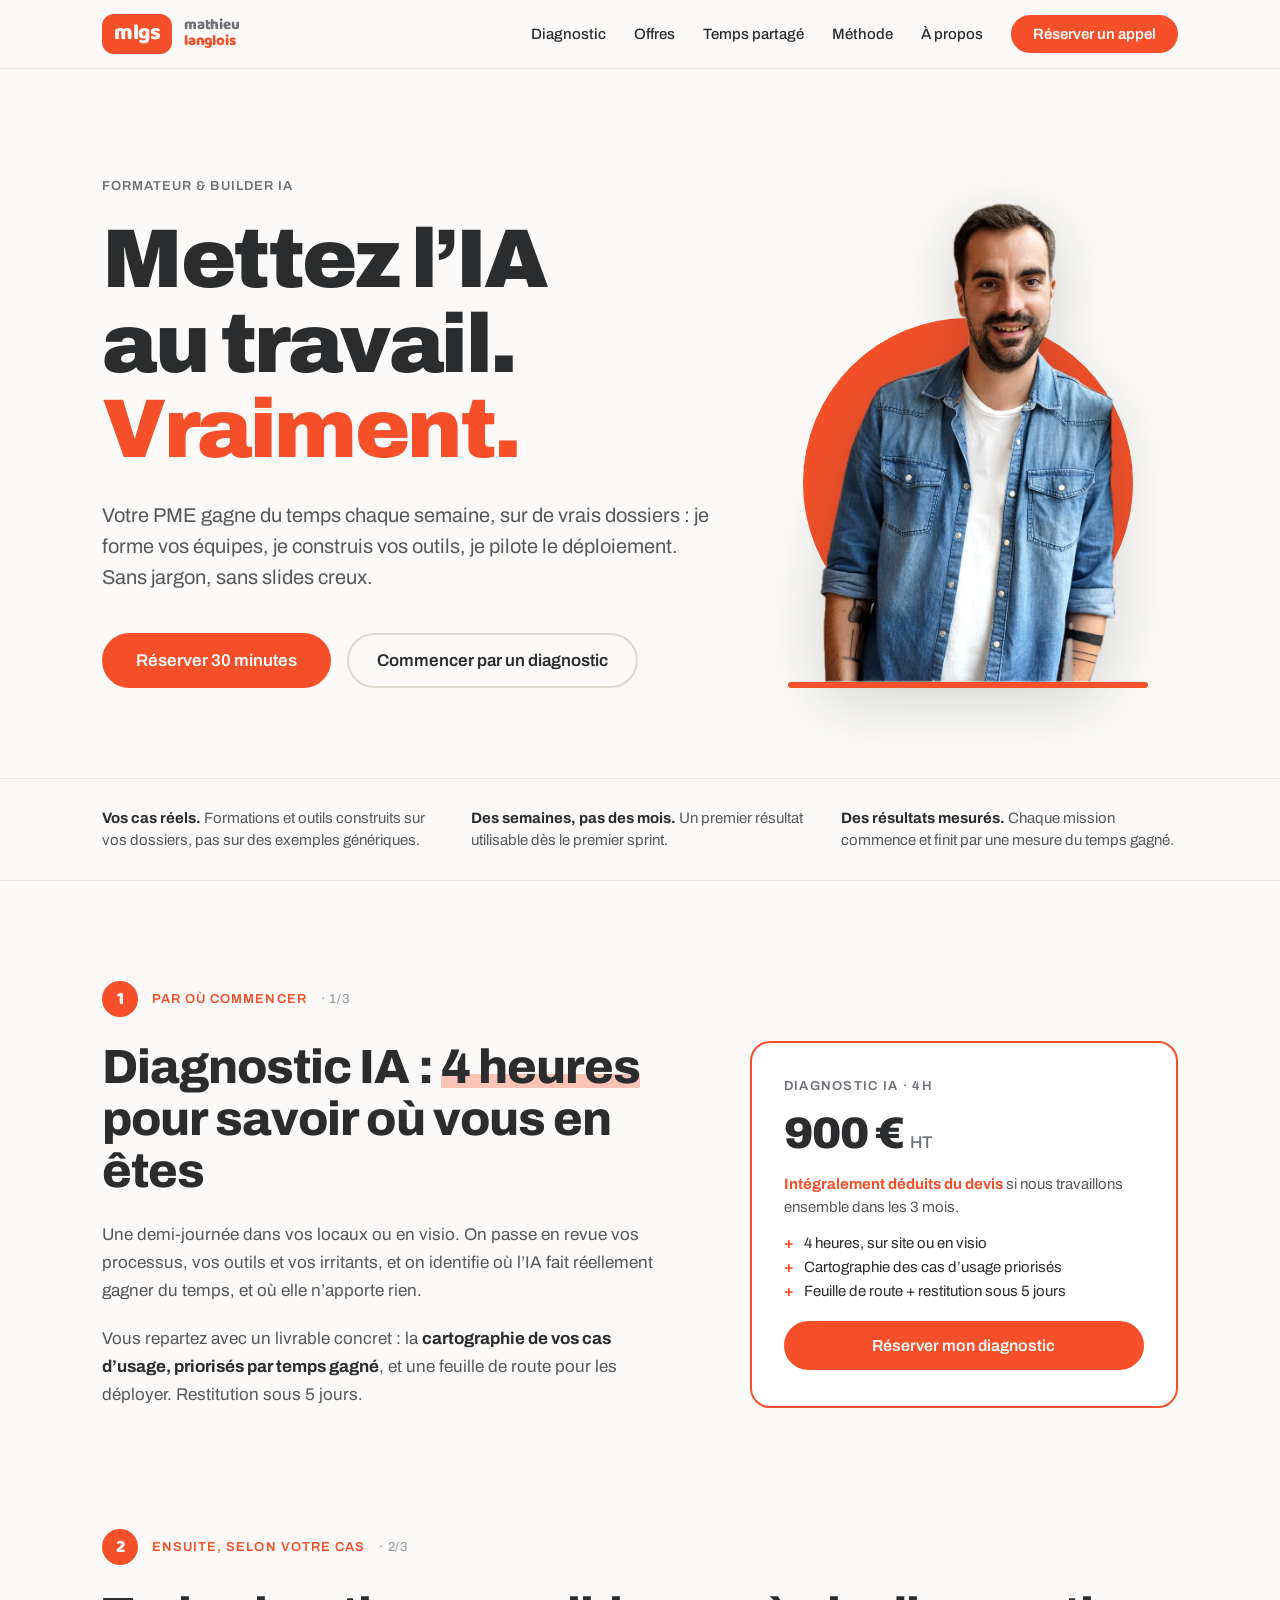
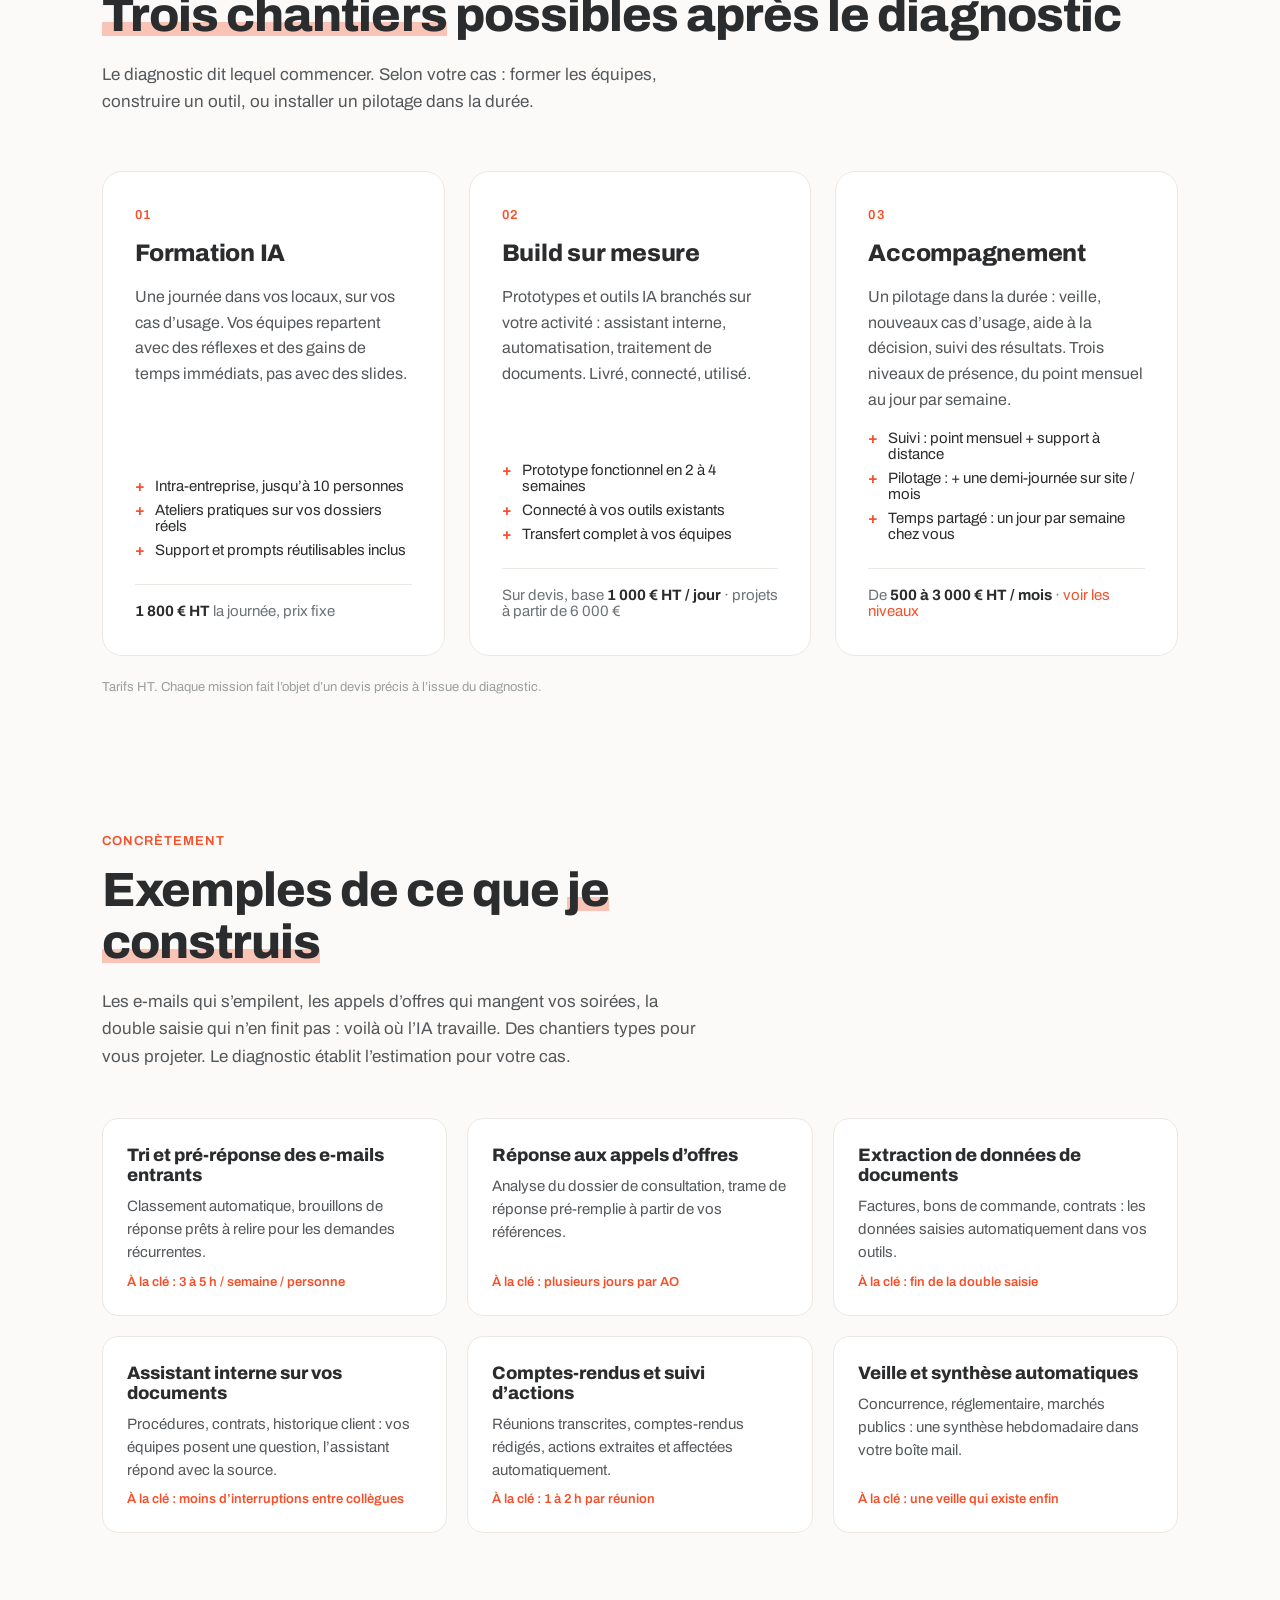
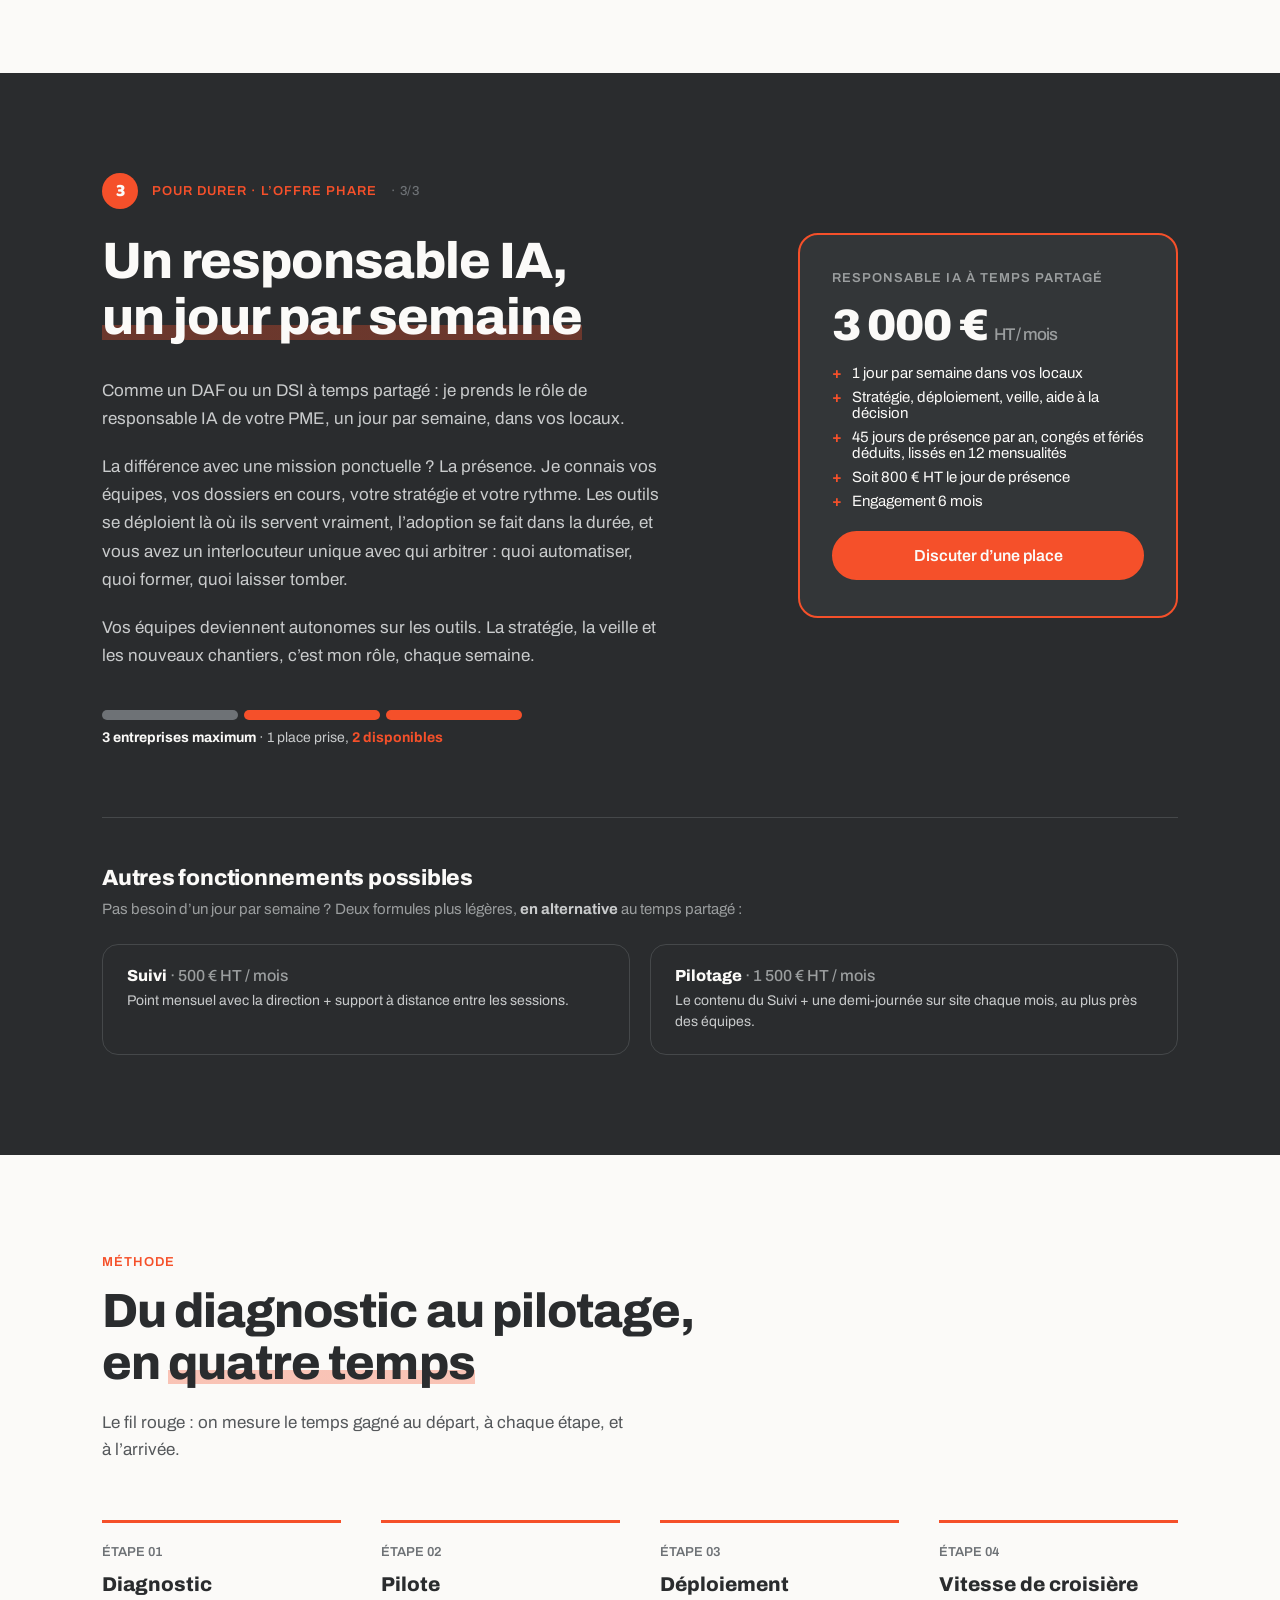
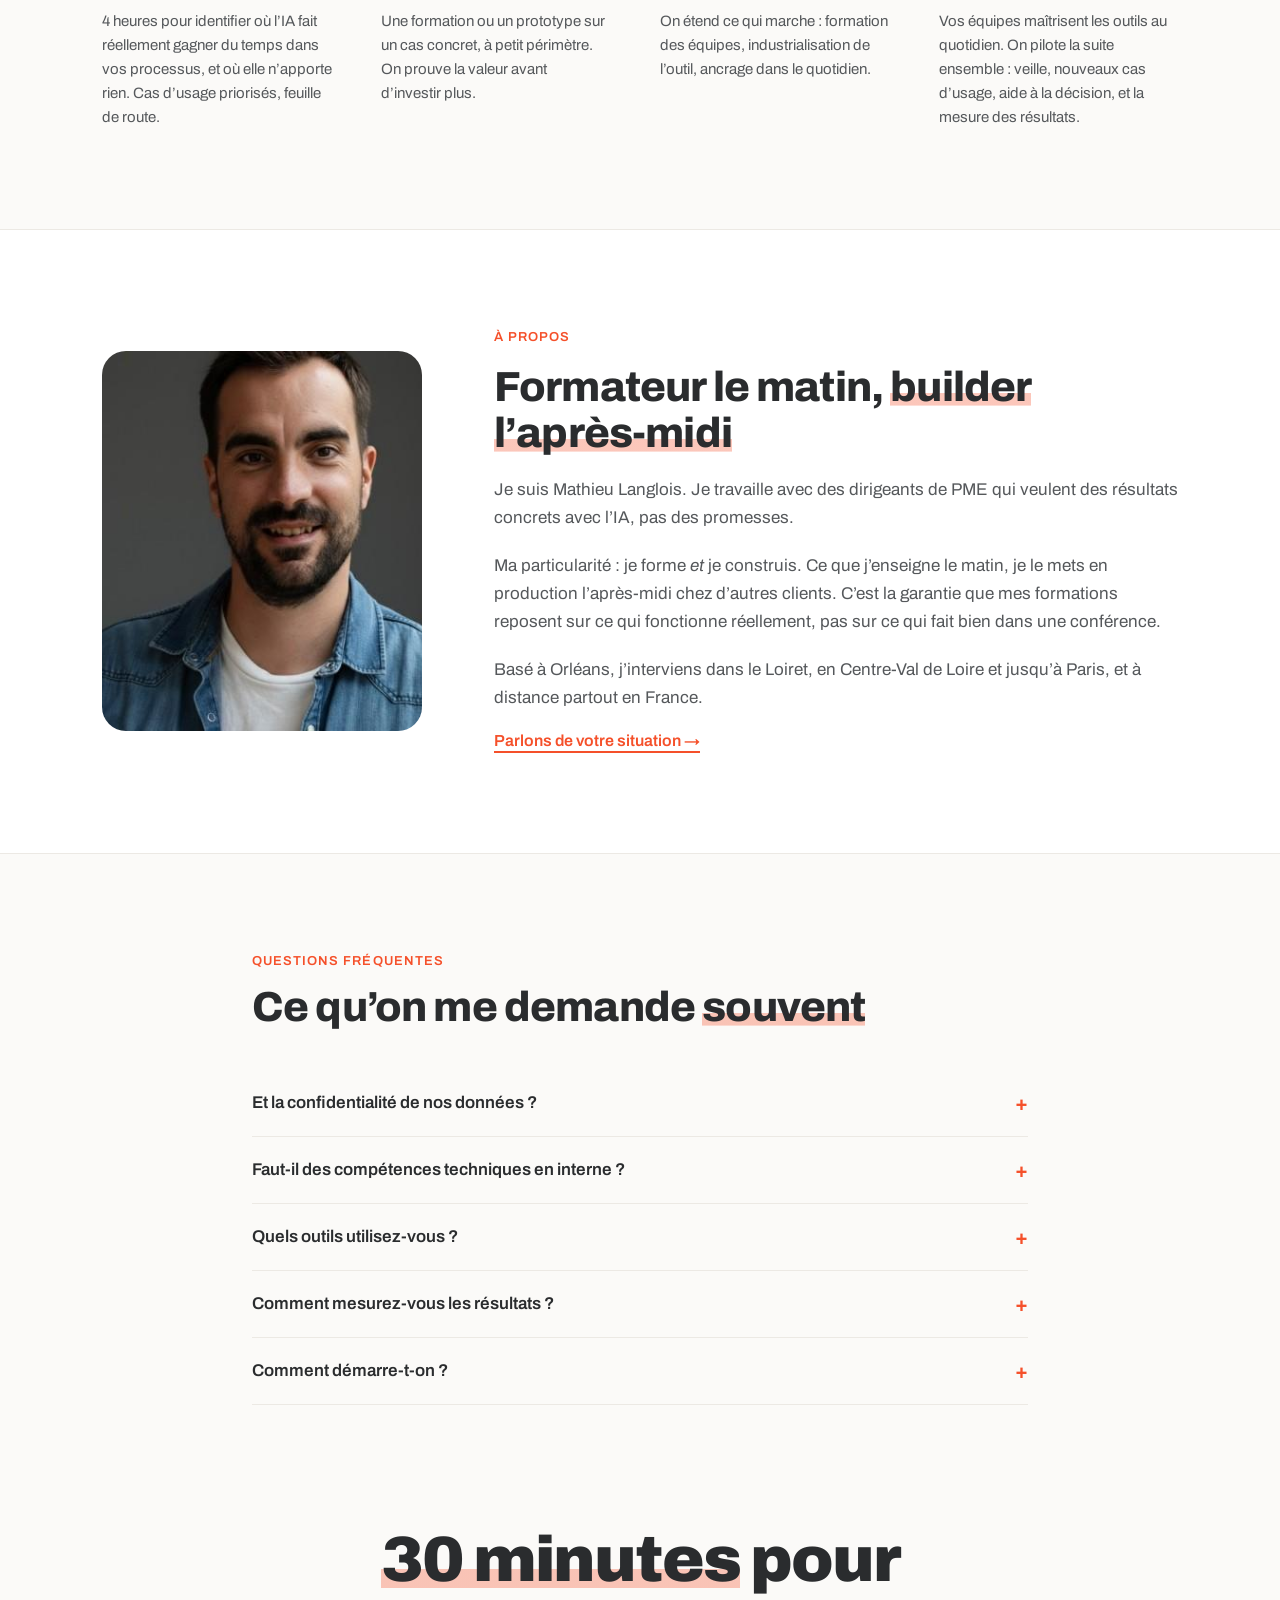
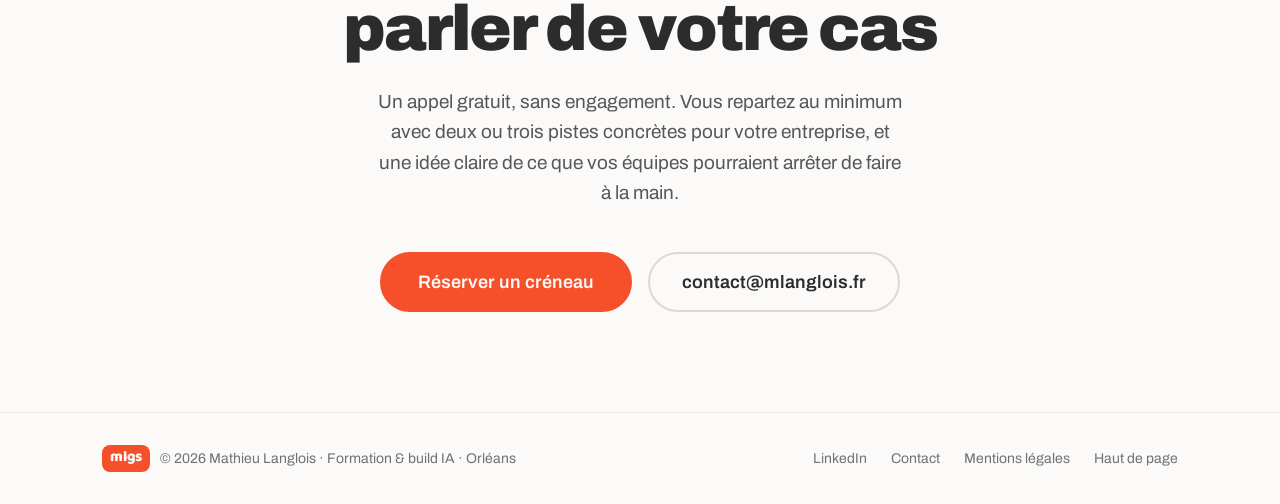
==== index.html @ 32cf4834 "Supprime les tirets cadratins réintroduits par erreur Co-Authored-By: Claude Fable 5 <noreply@anthro" ====
<!DOCTYPE html>
<html lang="fr">
<head>
<meta charset="utf-8">
<meta name="viewport" content="width=device-width, initial-scale=1">
<title>Mathieu Langlois — Formation & build IA pour PME · Orléans</title>
<meta name="description" content="Formateur & builder IA pour PME, basé à Orléans. Diagnostic en 4h, formations sur vos cas réels, outils sur mesure, et responsable IA à temps partagé un jour par semaine.">
<meta property="og:title" content="Mathieu Langlois — Formation & build IA pour PME">
<meta property="og:description" content="Diagnostic IA en 4h, formations sur vos cas réels, outils sur mesure, responsable IA à temps partagé. Chaque mission commence et finit par une mesure du temps gagné.">
<meta property="og:type" content="website">
<meta property="og:locale" content="fr_FR">
<meta property="og:url" content="https://mlgs.fr/">
<meta property="og:image" content="https://mlgs.fr/assets/og-image.png">
<meta property="og:image:width" content="1200">
<meta property="og:image:height" content="630">
<meta name="twitter:card" content="summary_large_image">
<link rel="canonical" href="https://mlgs.fr/">
<link rel="icon" href="data:image/svg+xml,%3Csvg xmlns='http://www.w3.org/2000/svg' viewBox='0 0 64 64'%3E%3Crect width='64' height='64' rx='14' fill='%23F5502A'/%3E%3Ctext x='32' y='45' font-family='Arial,sans-serif' font-size='36' font-weight='800' fill='%23FBFAF8' text-anchor='middle'%3Em%3C/text%3E%3C/svg%3E">
<link rel="preconnect" href="https://fonts.googleapis.com">
<link rel="preconnect" href="https://fonts.gstatic.com" crossorigin>
<link href="https://fonts.googleapis.com/css2?family=Archivo:wght@400;500;600;800;900&family=Baloo+2:wght@700;800&display=swap" rel="stylesheet">
<link rel="stylesheet" href="styles.css">
<script type="application/ld+json">
{
  "@context": "https://schema.org",
  "@type": "ProfessionalService",
  "name": "Mathieu Langlois — Formation & build IA",
  "description": "Formateur et builder IA pour PME : diagnostic, formation, outils sur mesure, responsable IA à temps partagé.",
  "email": "contact@mlanglois.fr",
  "url": "https://mlgs.fr/",
  "address": {
    "@type": "PostalAddress",
    "addressLocality": "Orléans",
    "addressRegion": "Centre-Val de Loire",
    "addressCountry": "FR"
  },
  "areaServed": ["Orléans", "Loiret", "Centre-Val de Loire", "Paris", "France"]
}
</script>
</head>
<body>

<!-- NAV -->
<nav class="site-nav">
  <div class="nav-inner">
    <a class="logo" href="#haut">
      <span class="logo-badge">mlgs</span>
      <span class="logo-name">
        <span class="l1">mathieu</span>
        <span class="l2">langlois</span>
      </span>
    </a>
    <div class="nav-links">
      <a class="nav-link" href="#diagnostic">Diagnostic</a>
      <a class="nav-link" href="#offres">Offres</a>
      <a class="nav-link" href="#temps-partage">Temps partagé</a>
      <a class="nav-link" href="#methode">Méthode</a>
      <a class="nav-link" href="#apropos">À propos</a>
      <a class="btn-primary btn-nav" href="#contact">Réserver un appel</a>
    </div>
  </div>
</nav>

<!-- HERO -->
<header id="haut">
  <div class="hero-grid">
    <div class="hero-text">
      <p class="hero-kicker">Formateur &amp; builder IA</p>
      <h1>Mettez l&rsquo;IA au travail. <span class="accent">Vraiment.</span></h1>
      <p class="hero-sub">Votre PME gagne du temps chaque semaine, sur de vrais dossiers&nbsp;: je forme vos équipes, je construis vos outils, je pilote le déploiement. Sans jargon, sans slides creux.</p>
      <div class="hero-ctas">
        <a class="btn-primary btn-lg" href="#contact">Réserver 30 minutes</a>
        <a class="btn-secondary btn-lg" href="#diagnostic">Commencer par un diagnostic</a>
      </div>
    </div>
    <div class="hero-photo">
      <img src="assets/portrait-cutout.webp" alt="Mathieu Langlois, formateur et builder IA" width="679" height="1100">
    </div>
  </div>
</header>

<!-- STRIP -->
<div class="strip">
  <div class="strip-grid">
    <p><strong>Vos cas réels.</strong> Formations et outils construits sur vos dossiers, pas sur des exemples génériques.</p>
    <p><strong>Des semaines, pas des mois.</strong> Un premier résultat utilisable dès le premier sprint.</p>
    <p><strong>Des résultats mesurés.</strong> Chaque mission commence et finit par une mesure du temps gagné.</p>
  </div>
</div>

<!-- DIAGNOSTIC -->
<section id="diagnostic">
  <div class="step">
    <span class="step-num">1</span>
    <span class="step-label">Par où commencer</span>
    <span class="step-count">· 1/3</span>
  </div>
  <div class="diagnostic-grid">
    <div>
      <h2 class="h2">Diagnostic IA&nbsp;: <span class="mark">4 heures</span> pour savoir où vous en êtes</h2>
      <p class="txt">Une demi-journée dans vos locaux ou en visio. On passe en revue vos processus, vos outils et vos irritants, et on identifie où l&rsquo;IA fait réellement gagner du temps, et où elle n&rsquo;apporte rien.</p>
      <p class="txt">Vous repartez avec un livrable concret&nbsp;: la <strong>cartographie de vos cas d&rsquo;usage, priorisés par temps gagné</strong>, et une feuille de route pour les déployer. Restitution sous 5 jours.</p>
    </div>
    <div class="offer-box">
      <p class="box-kicker">Diagnostic IA · 4h</p>
      <p class="price">900&nbsp;€ <span>HT</span></p>
      <p class="deal"><strong>Intégralement déduits du devis</strong> si nous travaillons ensemble dans les 3 mois.</p>
      <ul class="plist">
        <li>4 heures, sur site ou en visio</li>
        <li>Cartographie des cas d&rsquo;usage priorisés</li>
        <li>Feuille de route + restitution sous 5 jours</li>
      </ul>
      <a class="btn-primary btn-md card-cta" href="#contact">Réserver mon diagnostic</a>
    </div>
  </div>
</section>

<!-- OFFRES -->
<section id="offres">
  <div class="step">
    <span class="step-num">2</span>
    <span class="step-label">Ensuite, selon votre cas</span>
    <span class="step-count">· 2/3</span>
  </div>
  <h2 class="h2"><span class="mark">Trois chantiers</span> possibles après le diagnostic</h2>
  <p class="section-intro">Le diagnostic dit lequel commencer. Selon votre cas&nbsp;: former les équipes, construire un outil, ou installer un pilotage dans la durée.</p>
  <div class="offres-grid">

    <article class="offre-card">
      <span class="card-num">01</span>
      <h3>Formation IA</h3>
      <p class="desc">Une journée dans vos locaux, sur vos cas d&rsquo;usage. Vos équipes repartent avec des réflexes et des gains de temps immédiats, pas avec des slides.</p>
      <ul class="plist">
        <li>Intra-entreprise, jusqu&rsquo;à 10 personnes</li>
        <li>Ateliers pratiques sur vos dossiers réels</li>
        <li>Support et prompts réutilisables inclus</li>
      </ul>
      <p class="tarif"><strong>1 800 € HT</strong> la journée, prix fixe</p>
    </article>

    <article class="offre-card">
      <span class="card-num">02</span>
      <h3>Build sur mesure</h3>
      <p class="desc">Prototypes et outils IA branchés sur votre activité&nbsp;: assistant interne, automatisation, traitement de documents. Livré, connecté, utilisé.</p>
      <ul class="plist">
        <li>Prototype fonctionnel en 2 à 4 semaines</li>
        <li>Connecté à vos outils existants</li>
        <li>Transfert complet à vos équipes</li>
      </ul>
      <p class="tarif">Sur devis, base <strong>1 000 € HT / jour</strong> · projets à partir de 6 000 €</p>
    </article>

    <article class="offre-card">
      <span class="card-num">03</span>
      <h3>Accompagnement</h3>
      <p class="desc">Un pilotage dans la durée&nbsp;: veille, nouveaux cas d&rsquo;usage, aide à la décision, suivi des résultats. Trois niveaux de présence, du point mensuel au jour par semaine.</p>
      <ul class="plist">
        <li>Suivi&nbsp;: point mensuel + support à distance</li>
        <li>Pilotage&nbsp;: + une demi-journée sur site / mois</li>
        <li>Temps partagé&nbsp;: un jour par semaine chez vous</li>
      </ul>
      <p class="tarif">De <strong>500 à 3 000 € HT / mois</strong> · <a href="#temps-partage">voir les niveaux</a></p>
    </article>

  </div>
  <p class="footnote">Tarifs HT. Chaque mission fait l&rsquo;objet d&rsquo;un devis précis à l&rsquo;issue du diagnostic.</p>
</section>

<!-- EXEMPLES -->
<section id="exemples">
  <p class="eyebrow">Concrètement</p>
  <h2 class="h2">Exemples de ce que <span class="mark">je construis</span></h2>
  <p class="section-intro">Les e-mails qui s&rsquo;empilent, les appels d&rsquo;offres qui mangent vos soirées, la double saisie qui n&rsquo;en finit pas&nbsp;: voilà où l&rsquo;IA travaille. Des chantiers types pour vous projeter. Le diagnostic établit l&rsquo;estimation pour votre cas.</p>
  <div class="exemples-grid">

    <div class="exemple-card">
      <h3>Tri et pré-réponse des e-mails entrants</h3>
      <p>Classement automatique, brouillons de réponse prêts à relire pour les demandes récurrentes.</p>
      <p class="gain">À la clé&nbsp;: 3 à 5 h / semaine / personne</p>
    </div>

    <div class="exemple-card">
      <h3>Réponse aux appels d&rsquo;offres</h3>
      <p>Analyse du dossier de consultation, trame de réponse pré-remplie à partir de vos références.</p>
      <p class="gain">À la clé&nbsp;: plusieurs jours par AO</p>
    </div>

    <div class="exemple-card">
      <h3>Extraction de données de documents</h3>
      <p>Factures, bons de commande, contrats&nbsp;: les données saisies automatiquement dans vos outils.</p>
      <p class="gain">À la clé&nbsp;: fin de la double saisie</p>
    </div>

    <div class="exemple-card">
      <h3>Assistant interne sur vos documents</h3>
      <p>Procédures, contrats, historique client&nbsp;: vos équipes posent une question, l&rsquo;assistant répond avec la source.</p>
      <p class="gain">À la clé&nbsp;: moins d&rsquo;interruptions entre collègues</p>
    </div>

    <div class="exemple-card">
      <h3>Comptes-rendus et suivi d&rsquo;actions</h3>
      <p>Réunions transcrites, comptes-rendus rédigés, actions extraites et affectées automatiquement.</p>
      <p class="gain">À la clé&nbsp;: 1 à 2 h par réunion</p>
    </div>

    <div class="exemple-card">
      <h3>Veille et synthèse automatiques</h3>
      <p>Concurrence, réglementaire, marchés publics&nbsp;: une synthèse hebdomadaire dans votre boîte mail.</p>
      <p class="gain">À la clé&nbsp;: une veille qui existe enfin</p>
    </div>

  </div>
</section>

<!-- TEMPS PARTAGE -->
<section id="temps-partage">
  <div class="wrap">
    <div class="step">
      <span class="step-num">3</span>
      <span class="step-label">Pour durer · l&rsquo;offre phare</span>
      <span class="step-count dim">· 3/3</span>
    </div>

    <div class="tp-header">
      <div class="tp-copy">
        <h2 class="h2">Un responsable IA, <span class="mark">un jour par semaine</span></h2>
        <p>Comme un DAF ou un DSI à temps partagé&nbsp;: je prends le rôle de responsable IA de votre PME, un jour par semaine, dans vos locaux.</p>
        <p>La différence avec une mission ponctuelle&nbsp;? La présence. Je connais vos équipes, vos dossiers en cours, votre stratégie et votre rythme. Les outils se déploient là où ils servent vraiment, l&rsquo;adoption se fait dans la durée, et vous avez un interlocuteur unique avec qui arbitrer&nbsp;: quoi automatiser, quoi former, quoi laisser tomber.</p>
        <p>Vos équipes deviennent autonomes sur les outils. La stratégie, la veille et les nouveaux chantiers, c&rsquo;est mon rôle, chaque semaine.</p>
      </div>
      <div class="tp-price">
        <p class="box-kicker">Responsable IA à temps partagé</p>
        <p class="price">3 000&nbsp;€ <span>HT / mois</span></p>
        <ul class="plist">
          <li>1 jour par semaine dans vos locaux</li>
          <li>Stratégie, déploiement, veille, aide à la décision</li>
          <li>45 jours de présence par an, congés et fériés déduits, lissés en 12 mensualités</li>
          <li>Soit 800&nbsp;€ HT le jour de présence</li>
          <li>Engagement 6 mois</li>
        </ul>
        <a class="btn-primary btn-md card-cta" href="#contact">Discuter d&rsquo;une place</a>
      </div>
    </div>

    <div class="gauge">
      <div class="gauge-bars" role="img" aria-label="1 place prise sur 3, 2 disponibles">
        <span class="taken"></span>
        <span></span>
        <span></span>
      </div>
      <p><strong class="fg">3 entreprises maximum</strong> · 1 place prise, <strong class="acc">2 disponibles</strong></p>
    </div>

    <div class="tp-alt">
      <h3>Autres fonctionnements possibles</h3>
      <p class="intro">Pas besoin d&rsquo;un jour par semaine&nbsp;? Deux formules plus légères, <strong>en alternative</strong> au temps partagé&nbsp;:</p>
      <div class="paliers-grid">
        <div class="palier">
          <p class="t">Suivi <span>· 500&nbsp;€ HT / mois</span></p>
          <p class="d">Point mensuel avec la direction + support à distance entre les sessions.</p>
        </div>
        <div class="palier">
          <p class="t">Pilotage <span>· 1 500&nbsp;€ HT / mois</span></p>
          <p class="d">Le contenu du Suivi + une demi-journée sur site chaque mois, au plus près des équipes.</p>
        </div>
      </div>
    </div>
  </div>
</section>

<!-- METHODE -->
<section id="methode">
  <p class="eyebrow">Méthode</p>
  <h2 class="h2">Du diagnostic au pilotage, en <span class="mark">quatre temps</span></h2>
  <p class="section-intro">Le fil rouge&nbsp;: on mesure le temps gagné au départ, à chaque étape, et à l&rsquo;arrivée.</p>
  <div class="etapes-grid">

    <div class="etape">
      <span class="etape-num">ÉTAPE 01</span>
      <h3>Diagnostic</h3>
      <p>4 heures pour identifier où l&rsquo;IA fait réellement gagner du temps dans vos processus, et où elle n&rsquo;apporte rien. Cas d&rsquo;usage priorisés, feuille de route.</p>
    </div>

    <div class="etape">
      <span class="etape-num">ÉTAPE 02</span>
      <h3>Pilote</h3>
      <p>Une formation ou un prototype sur un cas concret, à petit périmètre. On prouve la valeur avant d&rsquo;investir plus.</p>
    </div>

    <div class="etape">
      <span class="etape-num">ÉTAPE 03</span>
      <h3>Déploiement</h3>
      <p>On étend ce qui marche&nbsp;: formation des équipes, industrialisation de l&rsquo;outil, ancrage dans le quotidien.</p>
    </div>

    <div class="etape">
      <span class="etape-num">ÉTAPE 04</span>
      <h3>Vitesse de croisière</h3>
      <p>Vos équipes maîtrisent les outils au quotidien. On pilote la suite ensemble&nbsp;: veille, nouveaux cas d&rsquo;usage, aide à la décision, et la mesure des résultats.</p>
    </div>

  </div>
</section>

<!-- A PROPOS -->
<section id="apropos">
  <div class="apropos-grid">
    <div class="portrait">
      <img src="assets/portrait.jpeg" alt="Portrait de Mathieu Langlois" width="320" height="380" loading="lazy">
    </div>
    <div class="apropos-txt">
      <p class="eyebrow">À propos</p>
      <h2 class="h2">Formateur le matin, <span class="mark">builder l&rsquo;après-midi</span></h2>
      <p class="bio">Je suis Mathieu Langlois. Je travaille avec des dirigeants de PME qui veulent des résultats concrets avec l&rsquo;IA, pas des promesses.</p>
      <p class="bio">Ma particularité&nbsp;: je forme <em>et</em> je construis. Ce que j&rsquo;enseigne le matin, je le mets en production l&rsquo;après-midi chez d&rsquo;autres clients. C&rsquo;est la garantie que mes formations reposent sur ce qui fonctionne réellement, pas sur ce qui fait bien dans une conférence.</p>
      <p class="bio">Basé à Orléans, j&rsquo;interviens dans le Loiret, en Centre-Val de Loire et jusqu&rsquo;à Paris, et à distance partout en France.</p>
      <a class="arrow-link" href="#contact">Parlons de votre situation →</a>
    </div>
  </div>
</section>

<!-- FAQ -->
<section id="faq">
  <p class="eyebrow">Questions fréquentes</p>
  <h2 class="h2">Ce qu&rsquo;on me demande <span class="mark">souvent</span></h2>

  <details class="faq-item">
    <summary>Et la confidentialité de nos données&nbsp;?</summary>
    <p>C&rsquo;est la première question, et elle est légitime. Je travaille avec les offres professionnelles des outils IA, celles où vos données ne servent pas à entraîner les modèles. Quand le sujet l&rsquo;exige, j&rsquo;utilise des options d&rsquo;hébergement européen. Un accord de confidentialité est signé avant toute mission, et rien ne quitte l&rsquo;entreprise sans votre validation.</p>
  </details>

  <details class="faq-item">
    <summary>Faut-il des compétences techniques en interne&nbsp;?</summary>
    <p>Non. Mes formations s&rsquo;adressent aux équipes métier (commercial, administratif, direction), et les outils que je construis sont pensés pour être utilisés sans compétence technique. Si vous avez un informaticien, tant mieux, je travaille avec lui&nbsp;; sinon, ce n&rsquo;est pas bloquant.</p>
  </details>

  <details class="faq-item">
    <summary>Quels outils utilisez-vous&nbsp;?</summary>
    <p>Ceux qui conviennent à votre cas, pas ceux d&rsquo;un éditeur qui me rémunère&nbsp;: je suis indépendant de tous les fournisseurs. Selon les chantiers&nbsp;: assistants IA du marché (Claude, ChatGPT, Copilot…), outils d&rsquo;automatisation, ou développement sur mesure branché sur vos logiciels existants.</p>
  </details>

  <details class="faq-item">
    <summary>Comment mesurez-vous les résultats&nbsp;?</summary>
    <p>Simplement&nbsp;: avant chaque chantier, on mesure le temps passé aujourd&rsquo;hui sur la tâche concernée. Après déploiement, on remesure. C&rsquo;est ce chiffre, en heures gagnées par semaine et par personne, qui décide si on continue, on ajuste ou on arrête.</p>
  </details>

  <details class="faq-item">
    <summary>Comment démarre-t-on&nbsp;?</summary>
    <p>Un appel gratuit de 30 minutes pour comprendre votre situation. Si c&rsquo;est pertinent, on enchaîne sur le diagnostic de 4 heures (900&nbsp;€ HT, déduits du devis si on travaille ensemble). Vous n&rsquo;êtes jamais engagé au-delà de l&rsquo;étape en cours.</p>
  </details>
</section>

<!-- CONTACT -->
<section id="contact">
  <h2 class="h2"><span class="mark">30 minutes</span> pour parler de votre cas</h2>
  <p class="section-intro">Un appel gratuit, sans engagement. Vous repartez au minimum avec deux ou trois pistes concrètes pour votre entreprise, et une idée claire de ce que vos équipes pourraient arrêter de faire à la main.</p>
  <div class="contact-ctas">
    <a class="btn-primary btn-xl" href="https://calendly.com/mathieu-mlanglois/30min" target="_blank" rel="noopener">Réserver un créneau</a>
    <a class="btn-secondary btn-xl" href="mailto:contact@mlanglois.fr">contact@mlanglois.fr</a>
  </div>
</section>

<!-- FOOTER -->
<footer>
  <div class="footer-inner">
    <div class="footer-left">
      <span class="logo-badge-sm">mlgs</span>
      <span class="copy">© 2026 Mathieu Langlois · Formation &amp; build IA · Orléans</span>
    </div>
    <div class="footer-links">
      <a href="https://www.linkedin.com/in/mlgs45/" target="_blank" rel="noopener">LinkedIn</a>
      <a href="mailto:contact@mlanglois.fr">Contact</a>
      <a href="mentions-legales.html">Mentions légales</a>
      <a href="#haut">Haut de page</a>
    </div>
  </div>
</footer>

</body>
</html>
---- styles.css ----
/* ===================================================================
   mlgs — feuille de style du site
   Couleurs : accent #F5502A · encre #2A2C2E · texte #55585B
             gris #6E7276 · discret #9B9E9F · trait #ECE9E4 · fond #FBFAF8
   =================================================================== */

:root {
  --accent: #F5502A;
  --btn-bg: #F5502A;
  --btn-fg: #FBFAF8;
  --ink: #2A2C2E;
  --text: #55585B;
  --grey: #6E7276;
  --faint: #9B9E9F;
  --line: #ECE9E4;
  --bg: #FBFAF8;
}

/* ---------- Base ---------- */

* { box-sizing: border-box; }
[id] { scroll-margin-top: 80px; }
html { scroll-behavior: smooth; }
body {
  margin: 0;
  background: var(--bg);
  color: var(--ink);
  font-family: 'Archivo', Helvetica, sans-serif;
  -webkit-font-smoothing: antialiased;
}
a { color: var(--accent); text-decoration: none; }
a:hover { color: #C93D1D; }
::selection { background: var(--accent); color: #fff; }

.accent { color: var(--accent); }

/* ---------- Boutons ---------- */

.btn-primary {
  background: var(--btn-bg);
  color: var(--btn-fg);
  border: 2px solid var(--accent);
  border-radius: 999px;
  font-weight: 600;
  text-align: center;
  transition: transform 0.15s;
}
.btn-primary:hover { transform: translateY(-2px); }
.btn-secondary {
  color: var(--ink);
  border: 2px solid #DDD9D2;
  border-radius: 999px;
  font-weight: 600;
  transition: border-color 0.15s;
}
.btn-secondary:hover { border-color: var(--ink); }

.btn-nav { padding: 9px 20px; }
.btn-md { padding: 14px 28px; font-size: 16px; }
.btn-lg { padding: 16px 32px; font-size: 17px; }
.btn-secondary.btn-lg { padding: 16px 28px; }
.btn-xl { padding: 18px 36px; font-size: 18px; }
.btn-secondary.btn-xl { padding: 18px 32px; }
.card-cta { margin-top: 6px; }

/* ---------- Petits composants ---------- */

.eyebrow {
  margin: 0 0 16px;
  font-weight: 600;
  font-size: 13px;
  letter-spacing: 0.08em;
  text-transform: uppercase;
  color: var(--accent);
}

.step { display: flex; align-items: center; gap: 14px; margin: 0 0 24px; }
.step-num {
  width: 36px;
  height: 36px;
  border-radius: 50%;
  background: var(--accent);
  color: var(--btn-fg);
  font-family: 'Baloo 2', sans-serif;
  font-weight: 800;
  font-size: 18px;
  display: flex;
  align-items: center;
  justify-content: center;
  flex-shrink: 0;
}
.step-label {
  font-weight: 600;
  font-size: 13px;
  letter-spacing: 0.08em;
  text-transform: uppercase;
  color: var(--accent);
}
.step-count { font-weight: 500; font-size: 13px; letter-spacing: 0.06em; color: var(--faint); }
.step-count.dim { color: var(--grey); }

/* Surligneur orange des titres */
.mark {
  background-image: linear-gradient(0deg, rgba(245,80,42,0.32), rgba(245,80,42,0.32));
  background-repeat: no-repeat;
  background-size: 100% 0.3em;
  background-position: 0 88%;
  -webkit-box-decoration-break: clone;
  box-decoration-break: clone;
}

/* Listes à puces "+" */
.plist { margin: 0; padding: 0; list-style: none; display: flex; flex-direction: column; gap: 8px; }
.plist li { font-size: 15px; color: var(--ink); display: flex; gap: 10px; align-items: baseline; }
.plist li::before { content: "+"; color: var(--accent); font-weight: 800; }

/* ---------- Nav ---------- */

.site-nav {
  position: sticky;
  top: 0;
  z-index: 50;
  background: rgba(251, 250, 248, 0.85);
  backdrop-filter: blur(12px);
  border-bottom: 1px solid var(--line);
}
.nav-inner {
  max-width: 1140px;
  margin: 0 auto;
  padding: 14px 32px;
  display: flex;
  align-items: center;
  justify-content: space-between;
  gap: 24px;
}
.logo { display: flex; align-items: center; gap: 12px; }
.logo-badge {
  background: var(--accent);
  color: var(--btn-fg);
  font-family: 'Baloo 2', sans-serif;
  font-weight: 800;
  font-size: 22px;
  line-height: 1;
  padding: 8px 12px 10px;
  border-radius: 12px;
  letter-spacing: -0.5px;
}
.logo-name {
  font-family: 'Baloo 2', sans-serif;
  font-weight: 800;
  font-size: 15px;
  line-height: 1.05;
  letter-spacing: -0.2px;
}
.logo-name .l1 { display: block; color: var(--grey); }
.logo-name .l2 { display: block; color: var(--accent); }
.nav-links { display: flex; align-items: center; gap: 28px; font-size: 15px; font-weight: 500; }
.nav-link { color: var(--ink); }
.nav-link:hover { color: var(--accent); }

/* ---------- Hero ---------- */

#haut { max-width: 1140px; margin: 0 auto; padding: 0 32px; }
.hero-grid { display: grid; grid-template-columns: 1.2fr 0.8fr; gap: 24px; align-items: end; }
.hero-text { padding: 110px 0 90px; }
.hero-kicker {
  margin: 0 0 24px;
  font-weight: 600;
  font-size: 13px;
  letter-spacing: 0.08em;
  text-transform: uppercase;
  color: var(--grey);
}
.hero-text h1 {
  margin: 0 0 28px;
  font-weight: 900;
  font-size: clamp(44px, 6.5vw, 84px);
  line-height: 1.02;
  letter-spacing: -0.03em;
  color: var(--ink);
  max-width: 15ch;
  text-wrap: balance;
}
.hero-sub {
  margin: 0 0 40px;
  font-size: 20px;
  line-height: 1.55;
  color: var(--text);
  max-width: 56ch;
  text-wrap: pretty;
}
.hero-ctas { display: flex; gap: 16px; flex-wrap: wrap; align-items: center; }
.hero-photo {
  position: relative;
  display: flex;
  justify-content: center;
  align-items: flex-end;
  padding-bottom: 96px;
}
.hero-photo::before {
  content: "";
  position: absolute;
  bottom: 130px;
  width: min(330px, 88%);
  aspect-ratio: 1;
  border-radius: 50%;
  background: var(--accent);
}
.hero-photo::after {
  content: "";
  position: absolute;
  bottom: 90px;
  left: 50%;
  transform: translateX(-50%);
  width: min(360px, 94%);
  height: 6px;
  border-radius: 999px;
  background: var(--accent);
}
.hero-photo img {
  position: relative;
  height: clamp(360px, 38vw, 480px);
  width: auto;
  filter: drop-shadow(0 16px 32px rgba(42, 44, 46, 0.2));
}

/* ---------- Bandeau 3 points ---------- */

.strip { border-top: 1px solid var(--line); border-bottom: 1px solid var(--line); }
.strip-grid {
  max-width: 1140px;
  margin: 0 auto;
  padding: 28px 32px;
  display: grid;
  grid-template-columns: repeat(3, 1fr);
  gap: 32px;
}
.strip-grid p { margin: 0; font-size: 15px; line-height: 1.5; color: var(--text); }
.strip-grid strong { color: var(--ink); }

/* ---------- Titres et intros de sections ---------- */

.h2 {
  margin: 0 0 20px;
  font-weight: 800;
  font-size: clamp(32px, 4vw, 48px);
  letter-spacing: -0.02em;
  color: var(--ink);
}
.section-intro {
  margin: 0 0 56px;
  font-size: 17px;
  line-height: 1.6;
  color: var(--text);
  max-width: 60ch;
  text-wrap: pretty;
}

/* ---------- Diagnostic ---------- */

#diagnostic { max-width: 1140px; margin: 0 auto; padding: 100px 32px; }
.diagnostic-grid {
  display: grid;
  grid-template-columns: 1.4fr 1fr;
  gap: 48px;
  align-items: start;
}
#diagnostic .h2 { margin-bottom: 24px; max-width: 20ch; }
#diagnostic .txt {
  margin: 0 0 20px;
  font-size: 17px;
  line-height: 1.65;
  color: var(--text);
  max-width: 58ch;
  text-wrap: pretty;
}
#diagnostic .txt:last-child { margin-bottom: 0; }
#diagnostic .txt strong { color: var(--ink); }
.offer-box {
  border: 2px solid var(--accent);
  border-radius: 20px;
  padding: 36px 32px;
  background: #FFFFFF;
  display: flex;
  flex-direction: column;
  gap: 16px;
}
.box-kicker {
  margin: 0;
  font-weight: 600;
  font-size: 13px;
  letter-spacing: 0.1em;
  text-transform: uppercase;
  color: var(--grey);
}
.price { margin: 0; font-weight: 900; font-size: 44px; letter-spacing: -0.02em; color: var(--ink); }
.price span { font-size: 17px; font-weight: 500; color: var(--grey); }
.deal { margin: 0; font-size: 15px; line-height: 1.55; color: var(--text); }
.deal strong { color: var(--accent); }

/* ---------- Offres ---------- */

#offres { max-width: 1140px; margin: 0 auto; padding: 20px 32px 40px; }
.offres-grid {
  display: grid;
  grid-template-columns: repeat(auto-fit, minmax(min(300px, 100%), 1fr));
  gap: 24px;
}
.offre-card {
  border: 1px solid var(--line);
  border-radius: 20px;
  padding: 36px 32px;
  background: #FFFFFF;
  display: flex;
  flex-direction: column;
  gap: 18px;
  transition: border-color 0.15s;
}
.offre-card:hover { border-color: var(--accent); }
.card-num { font-weight: 600; font-size: 13px; color: var(--accent); letter-spacing: 0.1em; }
.offre-card h3 { margin: 0; font-weight: 800; font-size: 24px; letter-spacing: -0.01em; color: var(--ink); }
.offre-card .desc { margin: 0; font-size: 16px; line-height: 1.6; color: var(--text); flex: 1; text-wrap: pretty; }
.tarif {
  margin: 8px 0 0;
  padding-top: 18px;
  border-top: 1px solid var(--line);
  font-size: 15px;
  color: var(--grey);
}
.tarif strong { color: var(--ink); }
.footnote { margin: 24px 0 0; font-size: 13px; color: var(--faint); }

/* ---------- Exemples ---------- */

#exemples { max-width: 1140px; margin: 0 auto; padding: 100px 32px 40px; }
#exemples .h2 { max-width: 22ch; }
#exemples .section-intro { margin-bottom: 48px; }
.exemples-grid {
  display: grid;
  grid-template-columns: repeat(auto-fit, minmax(min(280px, 100%), 1fr));
  gap: 20px;
}
.exemple-card {
  border: 1px solid var(--line);
  border-radius: 16px;
  padding: 26px 24px;
  background: #FFFFFF;
  display: flex;
  flex-direction: column;
  gap: 10px;
}
.exemple-card h3 { margin: 0; font-weight: 800; font-size: 18px; color: var(--ink); }
.exemple-card p { margin: 0; font-size: 15px; line-height: 1.55; color: var(--text); flex: 1; }
.exemple-card .gain { margin: 0; font-weight: 600; font-size: 13px; line-height: normal; color: var(--accent); flex: none; }

/* ---------- Temps partagé ---------- */

#temps-partage { background: var(--ink); margin-top: 100px; }
#temps-partage .wrap { max-width: 1140px; margin: 0 auto; padding: 100px 32px; }
.tp-header {
  display: flex;
  justify-content: space-between;
  align-items: flex-start;
  gap: 40px;
  flex-wrap: wrap;
}
.tp-copy { max-width: 62ch; display: flex; flex-direction: column; gap: 20px; }
.tp-copy .h2 {
  margin: 0 0 12px;
  font-size: clamp(32px, 4vw, 52px);
  color: var(--btn-fg);
  max-width: 18ch;
  text-wrap: balance;
}
.tp-copy p { margin: 0; font-size: 17px; line-height: 1.65; color: #C9CBCC; text-wrap: pretty; }
.tp-price {
  border: 2px solid var(--accent);
  border-radius: 20px;
  padding: 36px 32px;
  background: #333638;
  text-align: left;
  max-width: 380px;
  align-self: flex-start;
  display: flex;
  flex-direction: column;
  gap: 16px;
}
.tp-price .box-kicker { letter-spacing: 0.08em; color: var(--faint); }
.tp-price .price { color: var(--btn-fg); }
.tp-price .price span { color: var(--faint); }
.tp-price .plist li { color: var(--btn-fg); }
.gauge { margin-top: 40px; max-width: 420px; }
.gauge-bars { display: flex; gap: 6px; margin-bottom: 10px; }
.gauge-bars span { height: 10px; flex: 1; border-radius: 999px; background: var(--accent); }
.gauge-bars .taken { background: var(--grey); }
.gauge p { margin: 0; font-size: 14px; color: #C9CBCC; }
.gauge .fg { color: var(--btn-fg); }
.gauge .acc { color: var(--accent); }
.tp-alt { margin-top: 72px; border-top: 1px solid #45484A; padding-top: 48px; }
.tp-alt h3 { margin: 0 0 8px; font-weight: 800; font-size: 22px; letter-spacing: -0.01em; color: var(--btn-fg); }
.tp-alt .intro { margin: 0 0 24px; font-size: 15px; line-height: 1.5; color: var(--faint); }
.tp-alt .intro strong { color: #C9CBCC; }
.paliers-grid {
  display: grid;
  grid-template-columns: repeat(auto-fit, minmax(min(260px, 100%), 1fr));
  gap: 20px;
}
.palier { border: 1px solid #45484A; border-radius: 16px; padding: 22px 24px; }
.palier .t { margin: 0 0 6px; font-weight: 800; font-size: 16px; color: var(--btn-fg); }
.palier .t span { font-weight: 500; color: var(--faint); }
.palier .d { margin: 0; font-size: 14px; line-height: 1.5; color: #C9CBCC; }

/* ---------- Méthode ---------- */

#methode { max-width: 1140px; margin: 0 auto; padding: 100px 32px; }
#methode .h2 { max-width: 20ch; }
.etapes-grid {
  display: grid;
  grid-template-columns: repeat(auto-fit, minmax(min(230px, 100%), 1fr));
  gap: 40px;
}
.etape { display: flex; flex-direction: column; gap: 14px; border-top: 3px solid var(--accent); padding-top: 22px; }
.etape-num { font-weight: 600; font-size: 13px; color: var(--grey); }
.etape h3 { margin: 0; font-weight: 800; font-size: 20px; color: var(--ink); }
.etape p { margin: 0; font-size: 15px; line-height: 1.6; color: var(--text); text-wrap: pretty; }

/* ---------- À propos ---------- */

#apropos { background: #FFFFFF; border-top: 1px solid var(--line); border-bottom: 1px solid var(--line); }
.apropos-grid {
  max-width: 1140px;
  margin: 0 auto;
  padding: 100px 32px;
  display: grid;
  grid-template-columns: 320px 1fr;
  gap: 72px;
  align-items: center;
}
.portrait { width: 320px; height: 380px; border-radius: 24px; overflow: hidden; }
.portrait img { width: 100%; height: 100%; object-fit: cover; }
.apropos-txt { display: flex; flex-direction: column; gap: 20px; }
.apropos-txt .eyebrow { margin: 0; }
.apropos-txt .h2 { margin: 0; font-size: clamp(30px, 3.5vw, 42px); }
.apropos-txt .bio { margin: 0; font-size: 17px; line-height: 1.65; color: var(--text); text-wrap: pretty; }
.arrow-link {
  align-self: flex-start;
  font-weight: 600;
  font-size: 16px;
  border-bottom: 2px solid var(--accent);
  padding-bottom: 2px;
}

/* ---------- FAQ ---------- */

#faq { max-width: 840px; margin: 0 auto; padding: 100px 32px 60px; }
#faq .h2 { margin: 0 0 40px; font-size: clamp(30px, 3.5vw, 42px); }
.faq-item { border-bottom: 1px solid var(--line); padding: 6px 0; }
.faq-item summary {
  cursor: pointer;
  font-weight: 600;
  font-size: 17px;
  padding: 16px 0;
  list-style: none;
  display: flex;
  justify-content: space-between;
  align-items: center;
  gap: 16px;
}
.faq-item summary::-webkit-details-marker { display: none; }
.faq-item summary::after {
  content: "+";
  color: var(--accent);
  font-weight: 800;
  font-size: 20px;
  flex-shrink: 0;
}
.faq-item[open] summary::after { content: "–"; }
.faq-item p { margin: 0 0 18px; font-size: 16px; line-height: 1.65; color: var(--text); max-width: 65ch; }

/* ---------- Contact ---------- */

#contact { max-width: 1140px; margin: 0 auto; padding: 60px 32px 100px; text-align: center; }
#contact .h2 {
  margin: 0 auto 24px;
  font-weight: 900;
  font-size: clamp(36px, 5vw, 64px);
  letter-spacing: -0.03em;
  max-width: 18ch;
  text-wrap: balance;
}
#contact .section-intro { margin: 0 auto 44px; font-size: 19px; max-width: 48ch; }
.contact-ctas { display: flex; gap: 16px; justify-content: center; flex-wrap: wrap; }

/* ---------- Footer ---------- */

footer { border-top: 1px solid var(--line); }
.footer-inner {
  max-width: 1140px;
  margin: 0 auto;
  padding: 32px;
  display: flex;
  align-items: center;
  justify-content: space-between;
  gap: 24px;
  flex-wrap: wrap;
}
.footer-left { display: flex; align-items: center; gap: 10px; }
.logo-badge-sm {
  background: var(--accent);
  color: var(--btn-fg);
  font-family: 'Baloo 2', sans-serif;
  font-weight: 800;
  font-size: 15px;
  line-height: 1;
  padding: 5px 8px 7px;
  border-radius: 8px;
}
.copy { font-size: 14px; color: var(--grey); }
.footer-links { display: flex; gap: 24px; font-size: 14px; flex-wrap: wrap; }
.footer-links a { color: var(--grey); }

/* ---------- Mobile ---------- */

@media (max-width: 720px) {
  body { overflow-x: hidden; }
  .nav-link { display: none; }
  .nav-inner { padding: 12px 20px; }
  .logo-name { display: none; }
  .btn-nav { padding: 8px 16px; font-size: 14px; }
  .hero-grid { grid-template-columns: 1fr; }
  .hero-text { padding: 64px 0 40px; }
  .hero-photo { padding-bottom: 40px; }
  .hero-photo::before { bottom: 70px; width: min(250px, 72%); }
  .hero-photo::after { bottom: 34px; width: min(280px, 80%); }
  .hero-photo img { height: min(340px, 78vw); }
  .strip-grid { grid-template-columns: 1fr; gap: 18px; }
  .diagnostic-grid { grid-template-columns: 1fr; gap: 32px; }
  .apropos-grid { grid-template-columns: 1fr; gap: 40px; padding-top: 64px; padding-bottom: 64px; }
  .portrait { width: 100%; height: 320px; }
  .tp-price { max-width: none; }
  .etapes-grid { gap: 28px; }
  #diagnostic, #exemples, #methode, #faq { padding-top: 64px; }
  #diagnostic, #methode { padding-bottom: 64px; }
  #temps-partage { margin-top: 48px; }
  #temps-partage .wrap { padding-top: 64px; padding-bottom: 64px; }
  #contact { padding-bottom: 64px; }
}
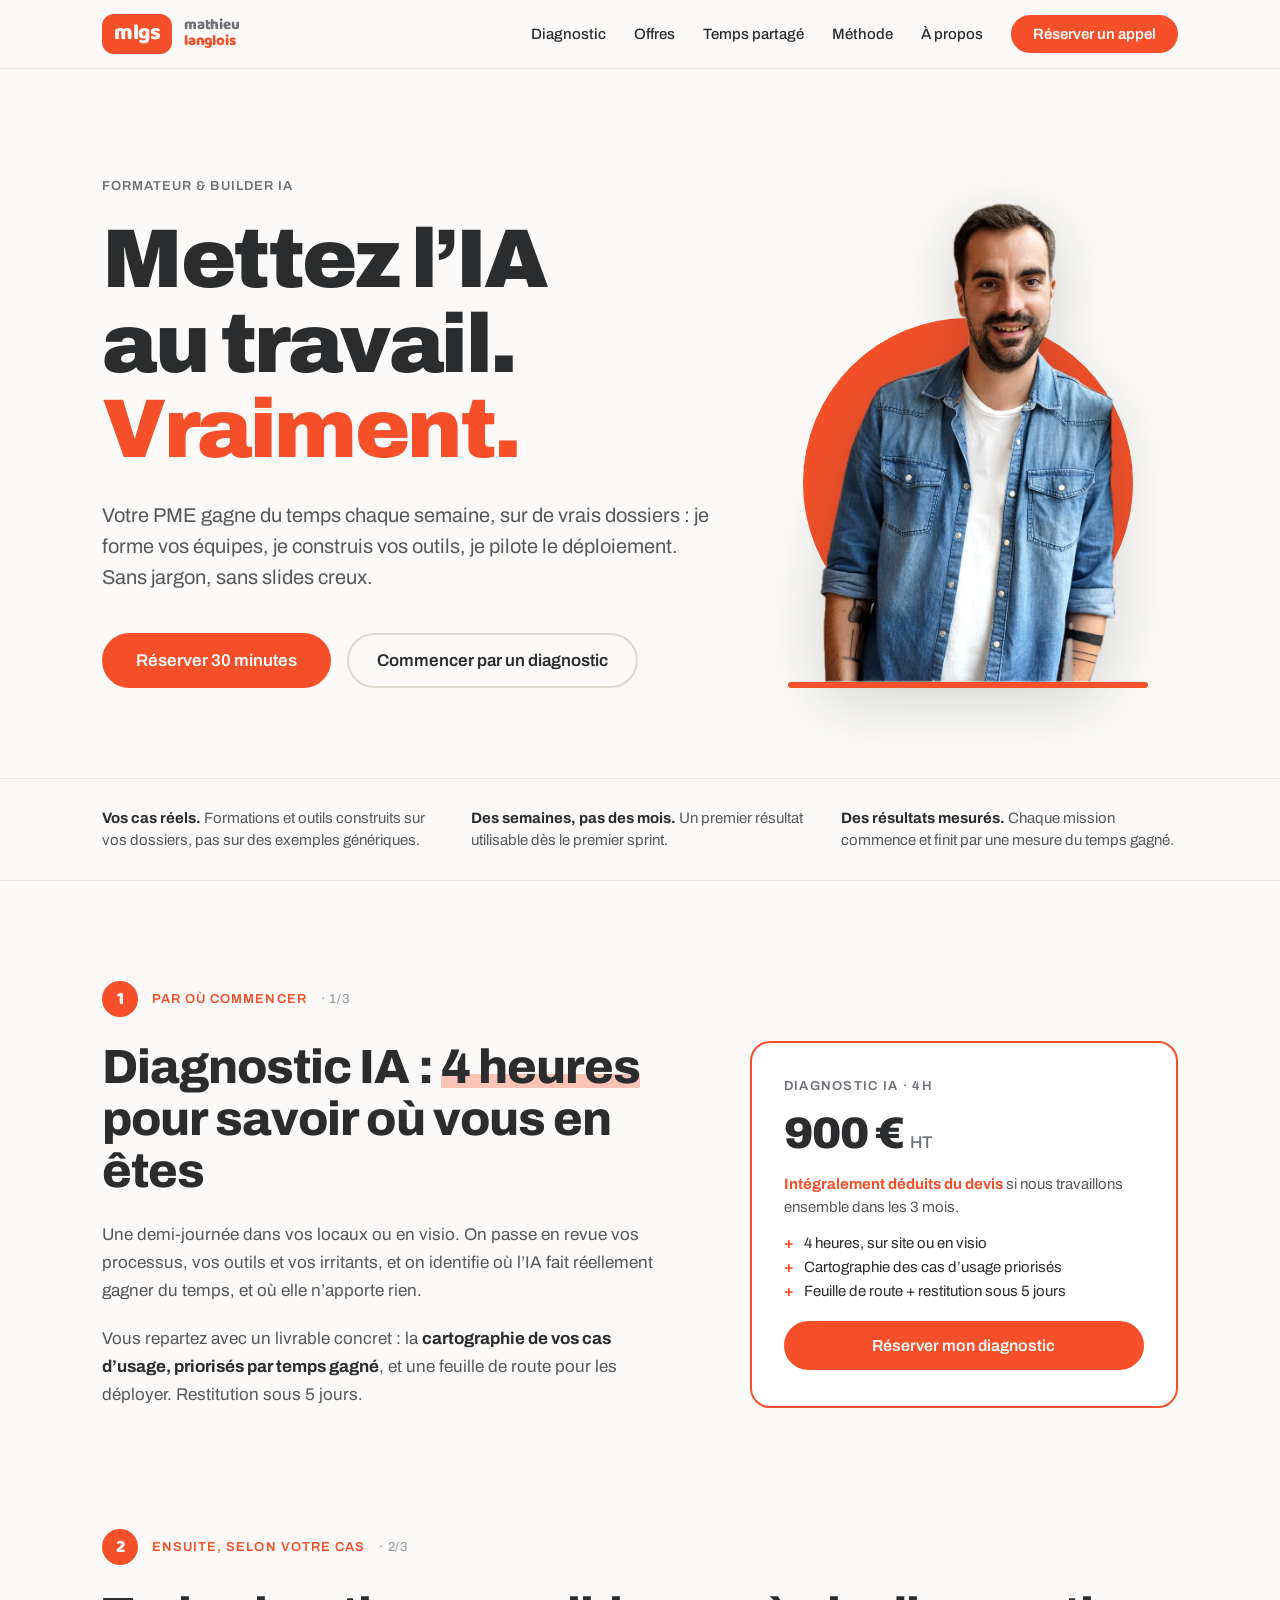
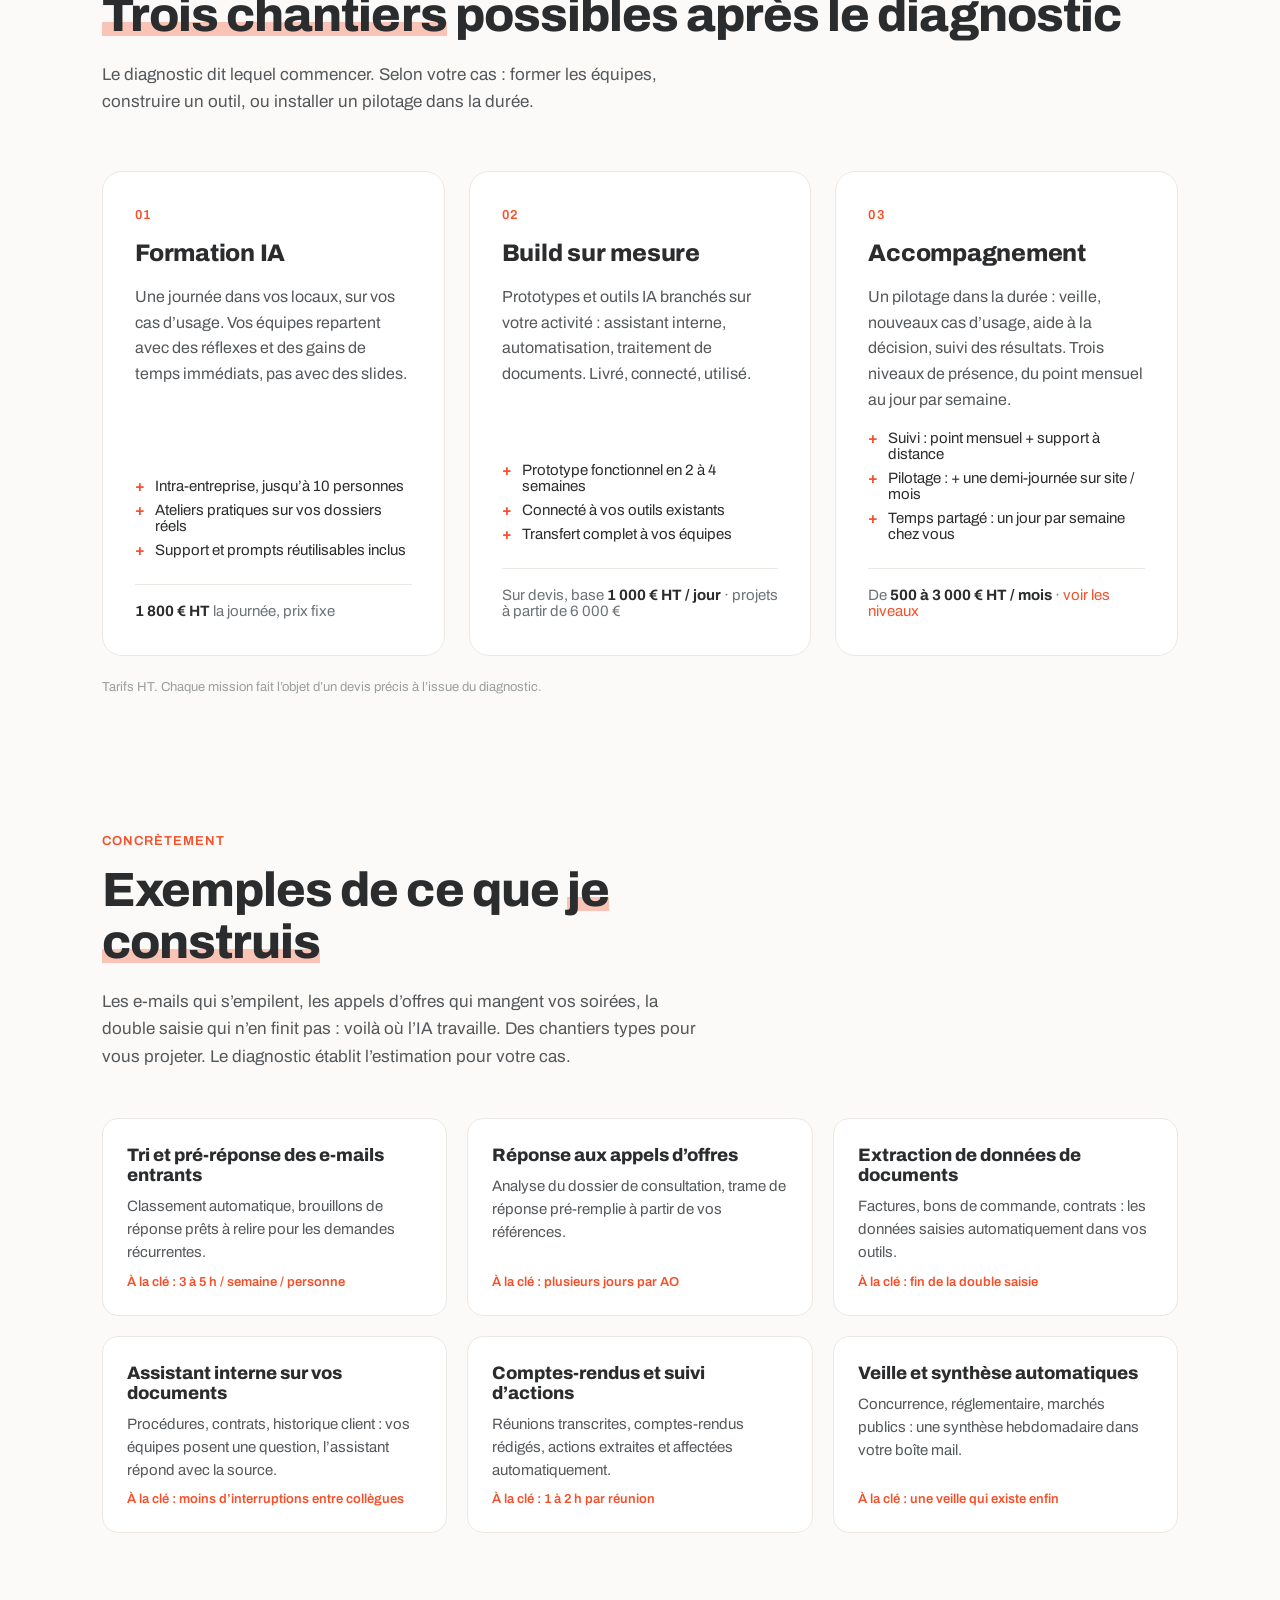
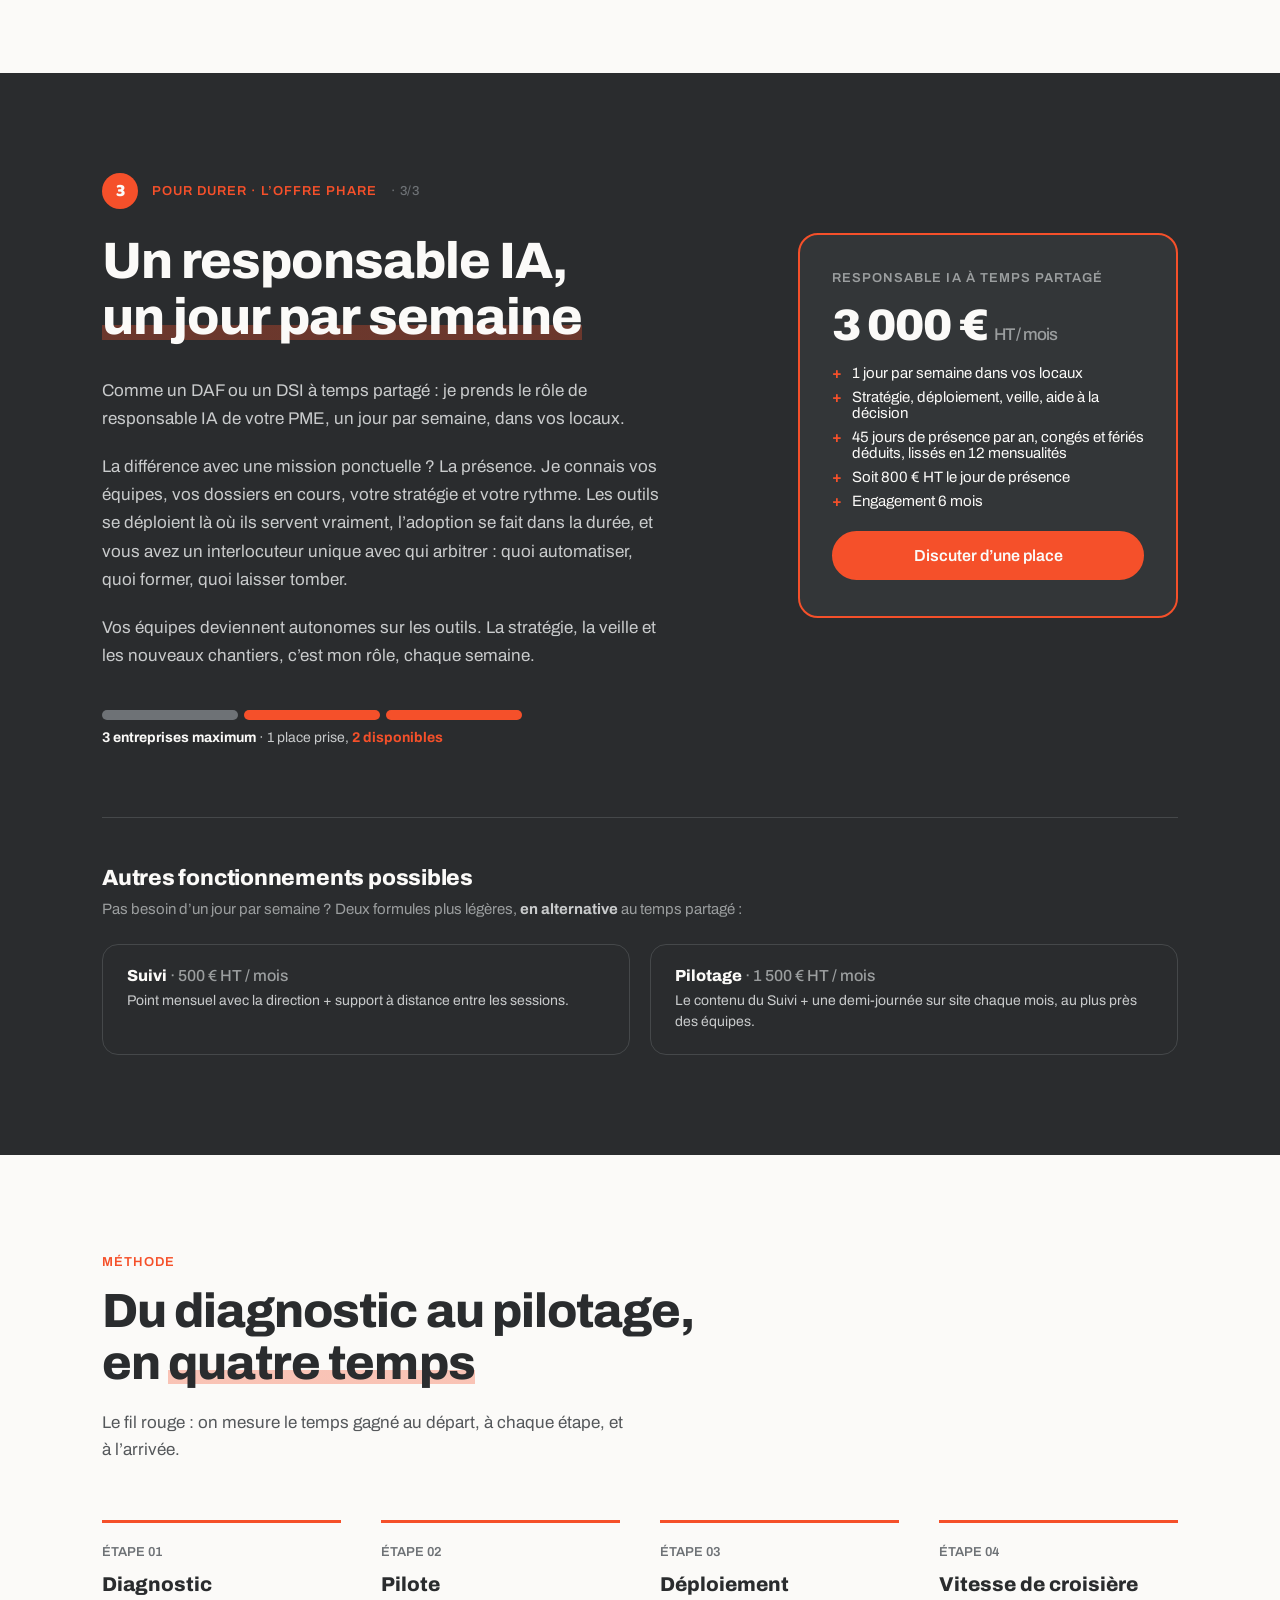
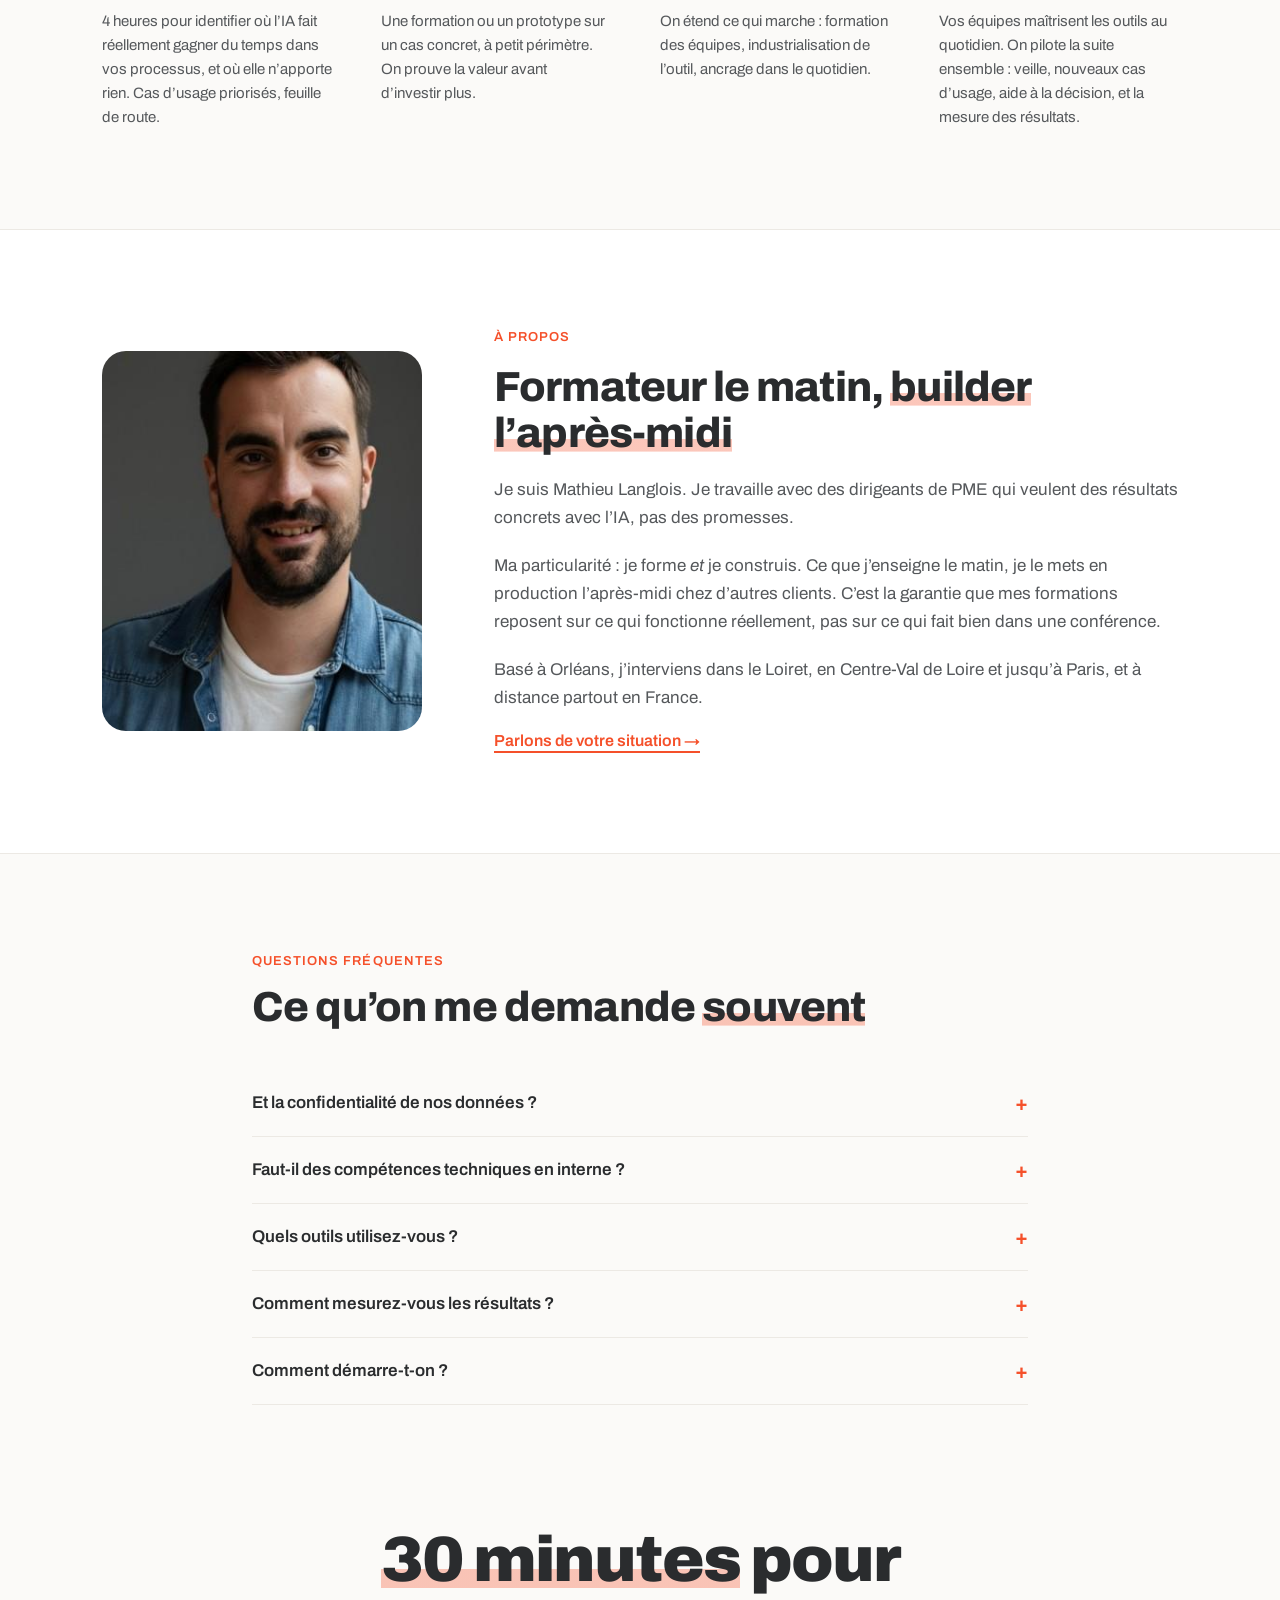
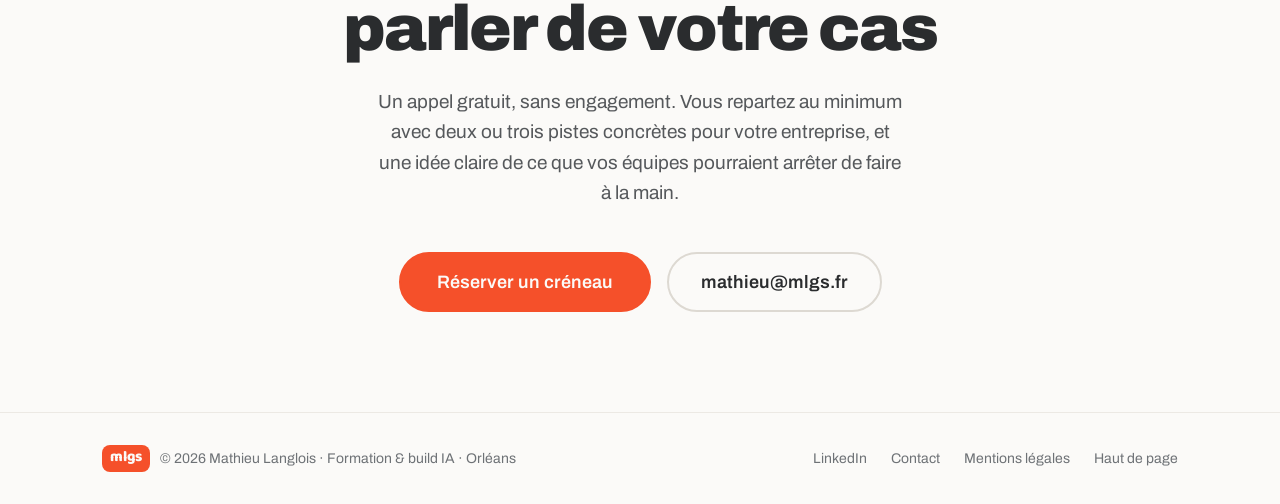
==== commit 4e0e58eb: "Remplace l'e-mail de contact par mathieu@mlgs.fr Co-Authored-By: Claude Fable 5 <noreply@anthropic.c" ====
--- a/index.html
+++ b/index.html
@@ -26,7 +26,7 @@
   "@type": "ProfessionalService",
   "name": "Mathieu Langlois — Formation & build IA",
   "description": "Formateur et builder IA pour PME : diagnostic, formation, outils sur mesure, responsable IA à temps partagé.",
-  "email": "contact@mlanglois.fr",
+  "email": "mathieu@mlgs.fr",
   "url": "https://mlgs.fr/",
   "address": {
     "@type": "PostalAddress",
@@ -356,7 +356,7 @@
   <p class="section-intro">Un appel gratuit, sans engagement. Vous repartez au minimum avec deux ou trois pistes concrètes pour votre entreprise, et une idée claire de ce que vos équipes pourraient arrêter de faire à la main.</p>
   <div class="contact-ctas">
     <a class="btn-primary btn-xl" href="https://calendly.com/mathieu-mlanglois/30min" target="_blank" rel="noopener">Réserver un créneau</a>
-    <a class="btn-secondary btn-xl" href="mailto:contact@mlanglois.fr">contact@mlanglois.fr</a>
+    <a class="btn-secondary btn-xl" href="mailto:mathieu@mlgs.fr">mathieu@mlgs.fr</a>
   </div>
 </section>
 
@@ -369,7 +369,7 @@
     </div>
     <div class="footer-links">
       <a href="https://www.linkedin.com/in/mlgs45/" target="_blank" rel="noopener">LinkedIn</a>
-      <a href="mailto:contact@mlanglois.fr">Contact</a>
+      <a href="mailto:mathieu@mlgs.fr">Contact</a>
       <a href="mentions-legales.html">Mentions légales</a>
       <a href="#haut">Haut de page</a>
     </div>
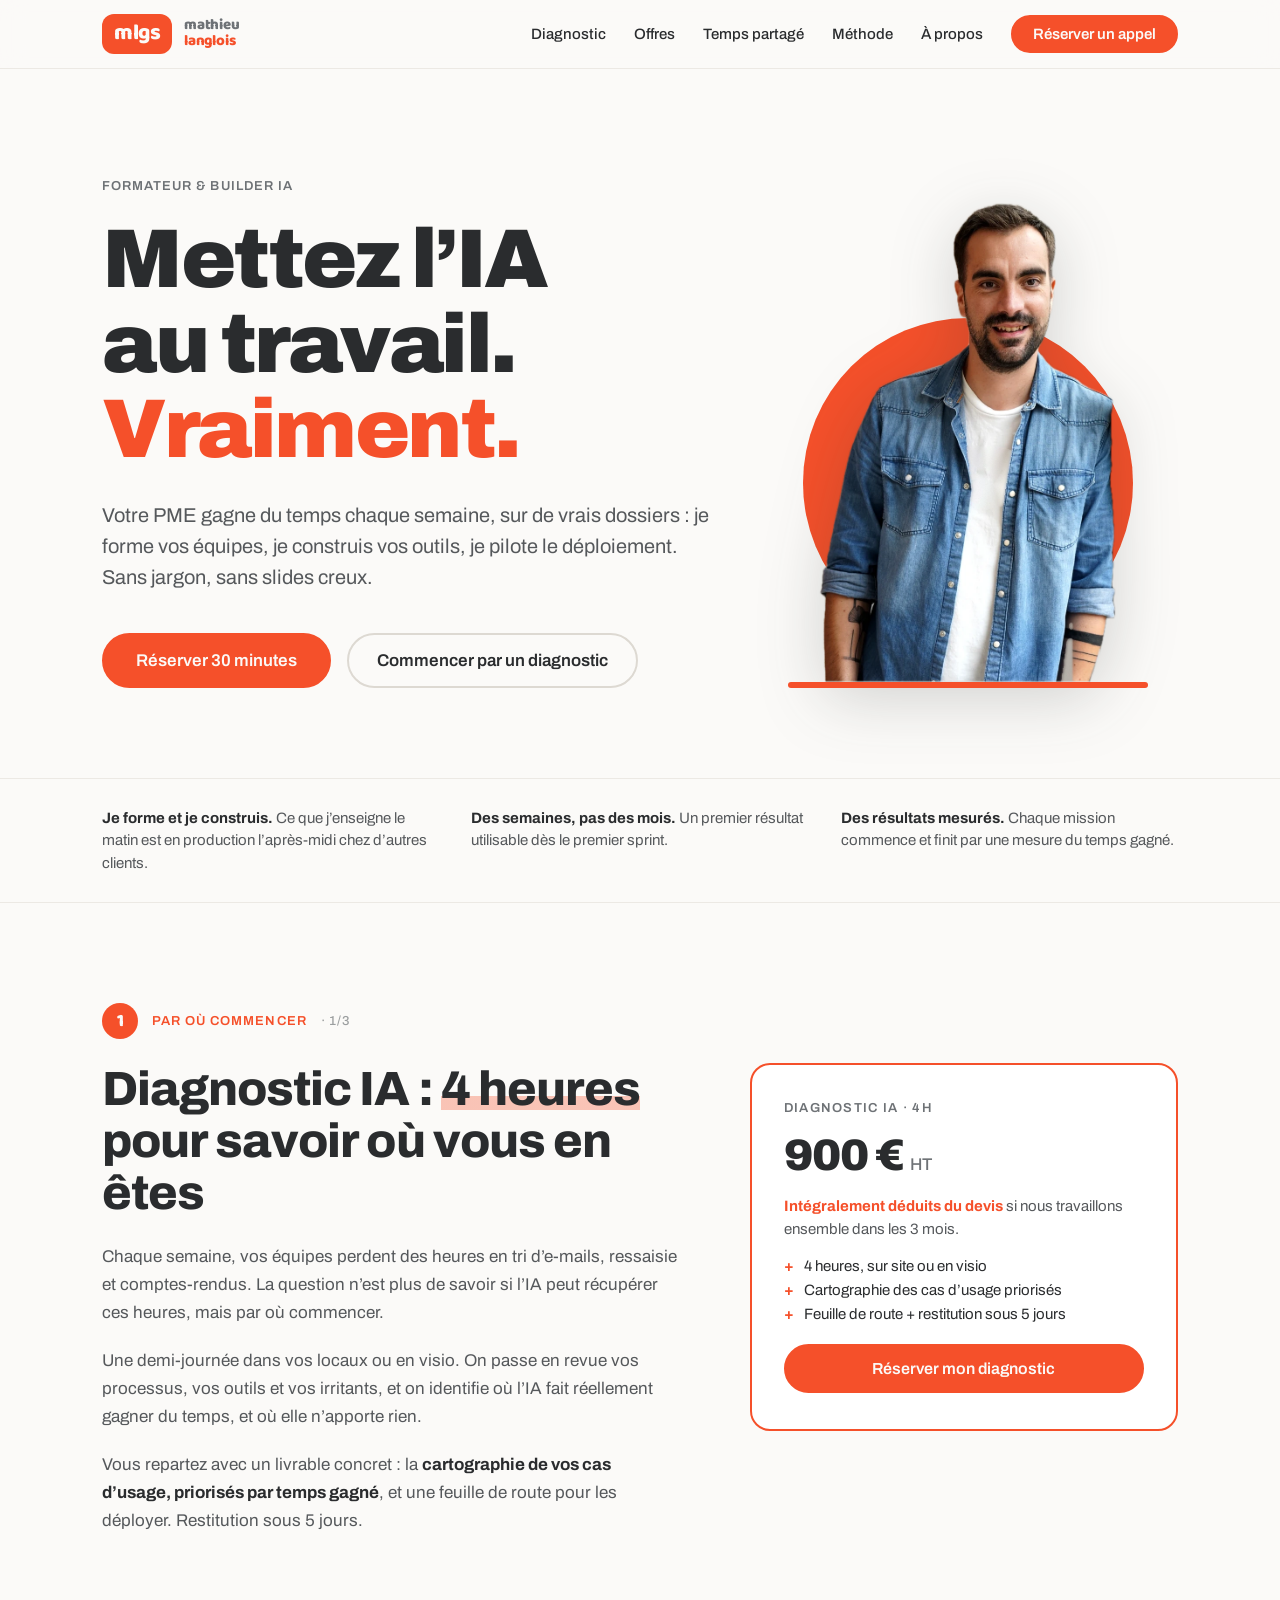
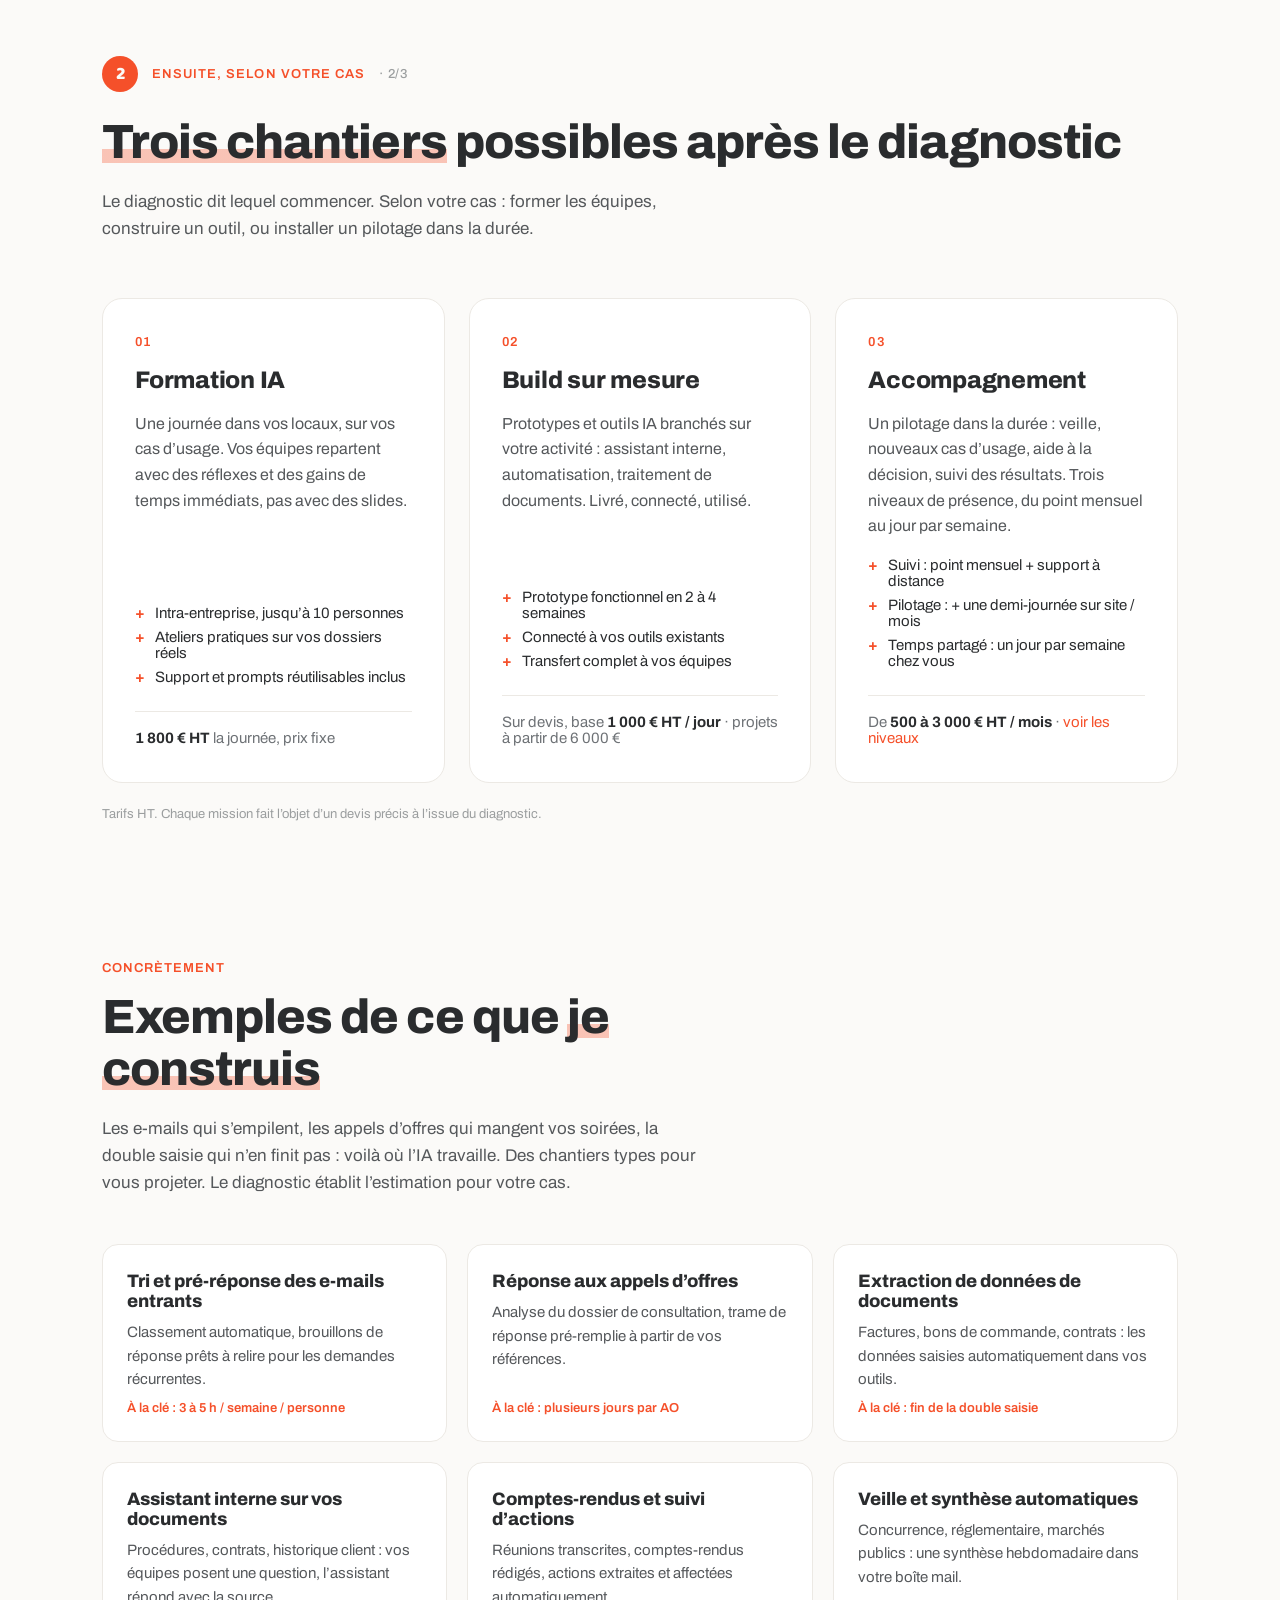
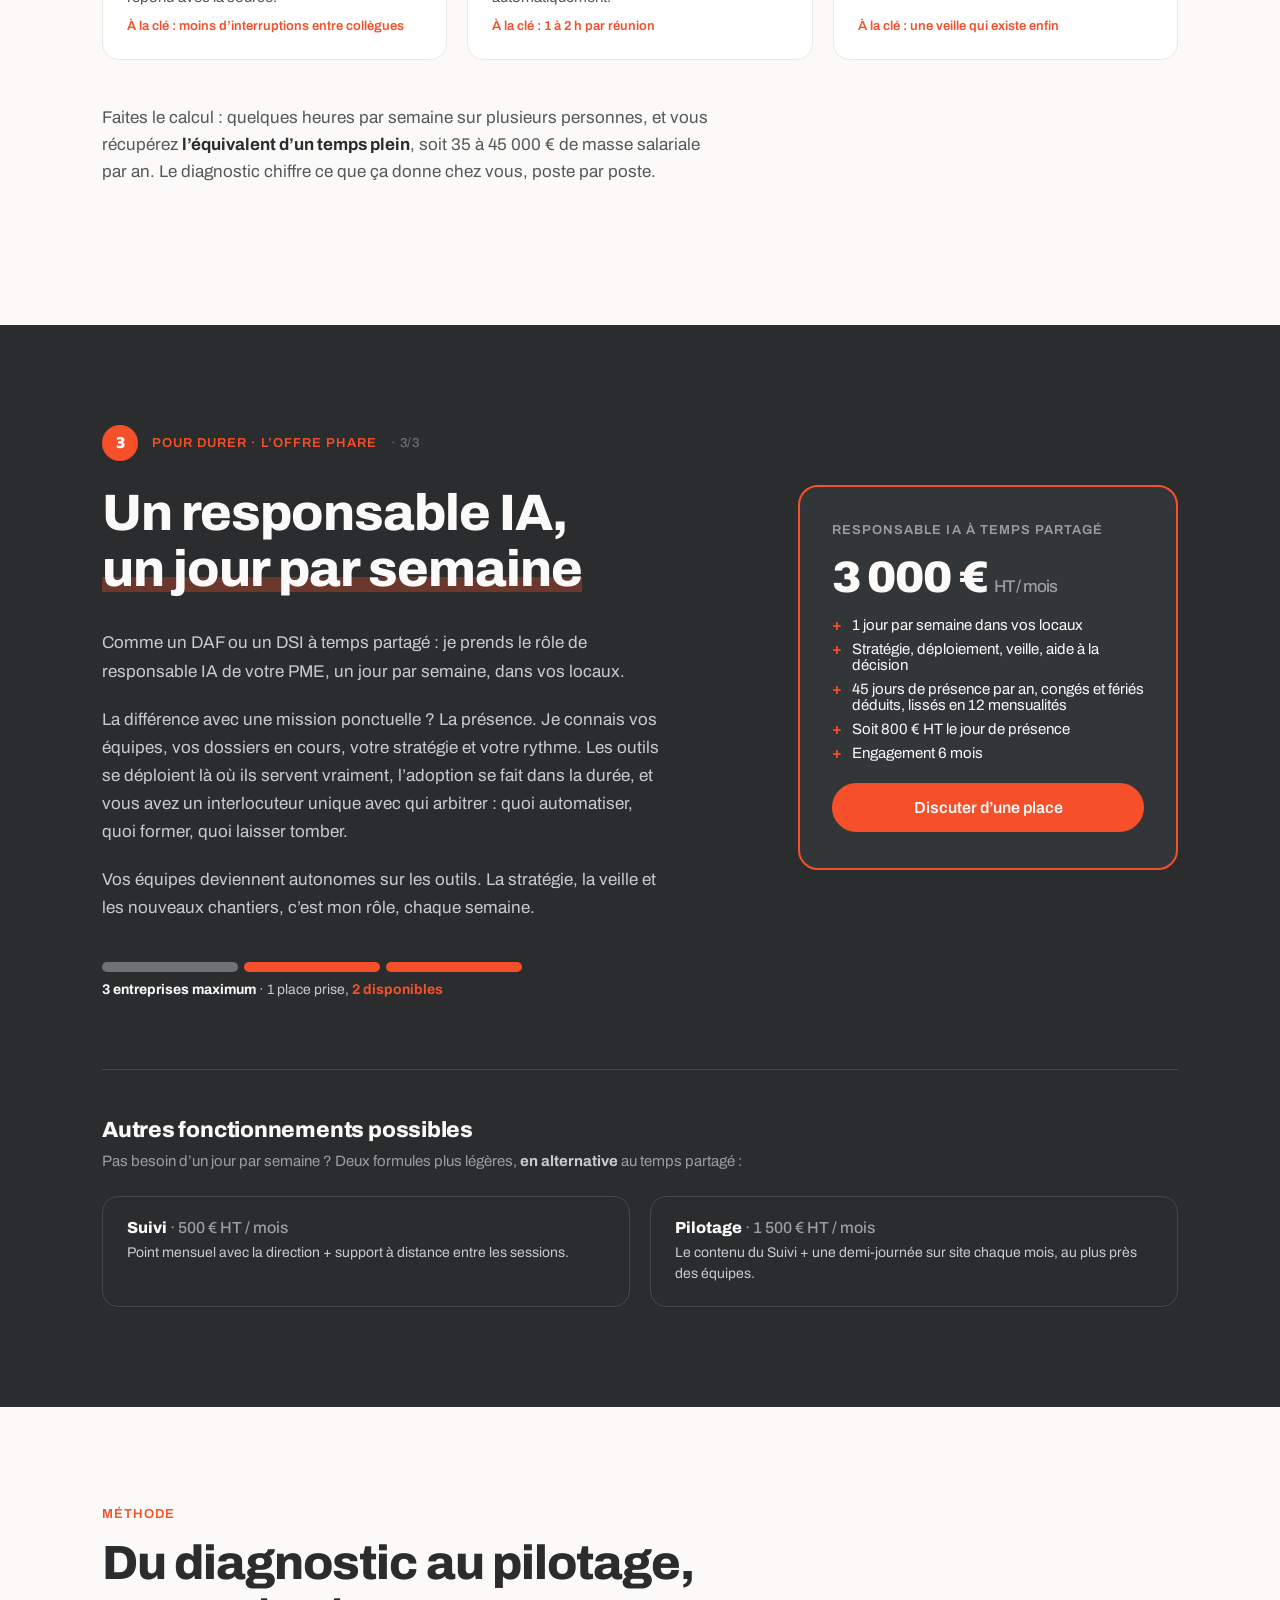
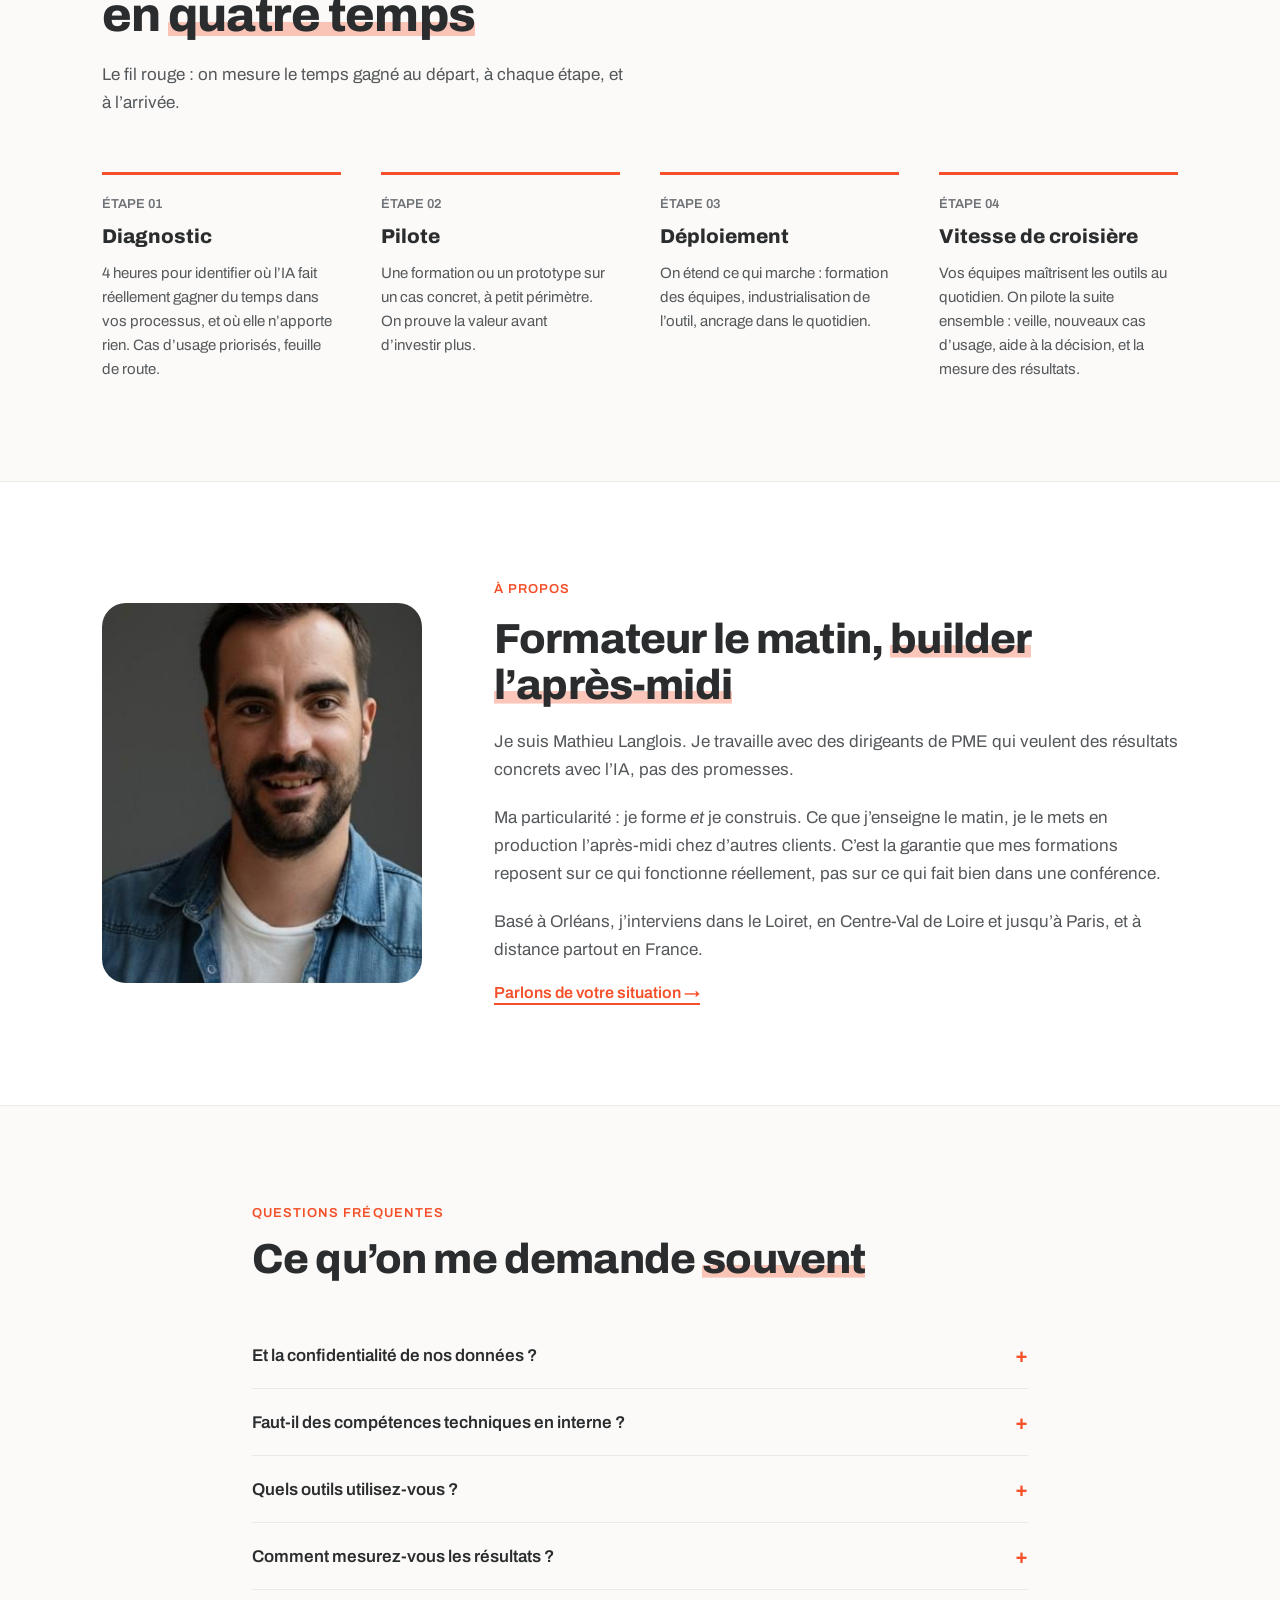
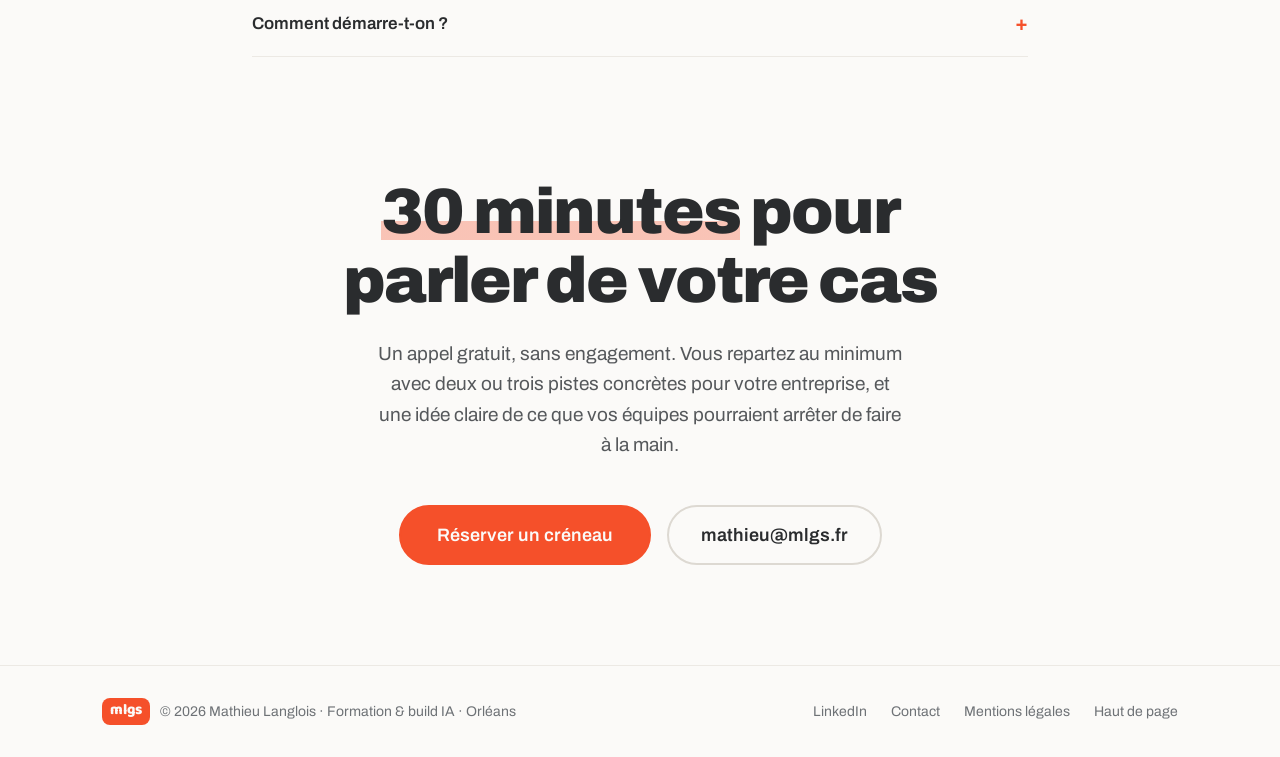
==== commit 7b15ecb5: "Renforce le déclencheur économique : forme+build dès le strip, coût de l'inaction, conversion en eur" ====
--- a/index.html
+++ b/index.html
@@ -82,7 +82,7 @@
 <!-- STRIP -->
 <div class="strip">
   <div class="strip-grid">
-    <p><strong>Vos cas réels.</strong> Formations et outils construits sur vos dossiers, pas sur des exemples génériques.</p>
+    <p><strong>Je forme et je construis.</strong> Ce que j&rsquo;enseigne le matin est en production l&rsquo;après-midi chez d&rsquo;autres clients.</p>
     <p><strong>Des semaines, pas des mois.</strong> Un premier résultat utilisable dès le premier sprint.</p>
     <p><strong>Des résultats mesurés.</strong> Chaque mission commence et finit par une mesure du temps gagné.</p>
   </div>
@@ -98,6 +98,7 @@
   <div class="diagnostic-grid">
     <div>
       <h2 class="h2">Diagnostic IA&nbsp;: <span class="mark">4 heures</span> pour savoir où vous en êtes</h2>
+      <p class="txt">Chaque semaine, vos équipes perdent des heures en tri d&rsquo;e-mails, ressaisie et comptes-rendus. La question n&rsquo;est plus de savoir si l&rsquo;IA peut récupérer ces heures, mais par où commencer.</p>
       <p class="txt">Une demi-journée dans vos locaux ou en visio. On passe en revue vos processus, vos outils et vos irritants, et on identifie où l&rsquo;IA fait réellement gagner du temps, et où elle n&rsquo;apporte rien.</p>
       <p class="txt">Vous repartez avec un livrable concret&nbsp;: la <strong>cartographie de vos cas d&rsquo;usage, priorisés par temps gagné</strong>, et une feuille de route pour les déployer. Restitution sous 5 jours.</p>
     </div>
@@ -210,6 +211,7 @@
     </div>
 
   </div>
+  <p class="exemples-note">Faites le calcul&nbsp;: quelques heures par semaine sur plusieurs personnes, et vous récupérez <strong>l&rsquo;équivalent d&rsquo;un temps plein</strong>, soit 35 à 45&nbsp;000&nbsp;€ de masse salariale par an. Le diagnostic chiffre ce que ça donne chez vous, poste par poste.</p>
 </section>
 
 <!-- TEMPS PARTAGE -->
--- a/styles.css
+++ b/styles.css
@@ -335,6 +335,15 @@
 #exemples { max-width: 1140px; margin: 0 auto; padding: 100px 32px 40px; }
 #exemples .h2 { max-width: 22ch; }
 #exemples .section-intro { margin-bottom: 48px; }
+.exemples-note {
+  margin: 44px 0 0;
+  font-size: 17px;
+  line-height: 1.6;
+  color: var(--text);
+  max-width: 62ch;
+  text-wrap: pretty;
+}
+.exemples-note strong { color: var(--ink); }
 .exemples-grid {
   display: grid;
   grid-template-columns: repeat(auto-fit, minmax(min(280px, 100%), 1fr));
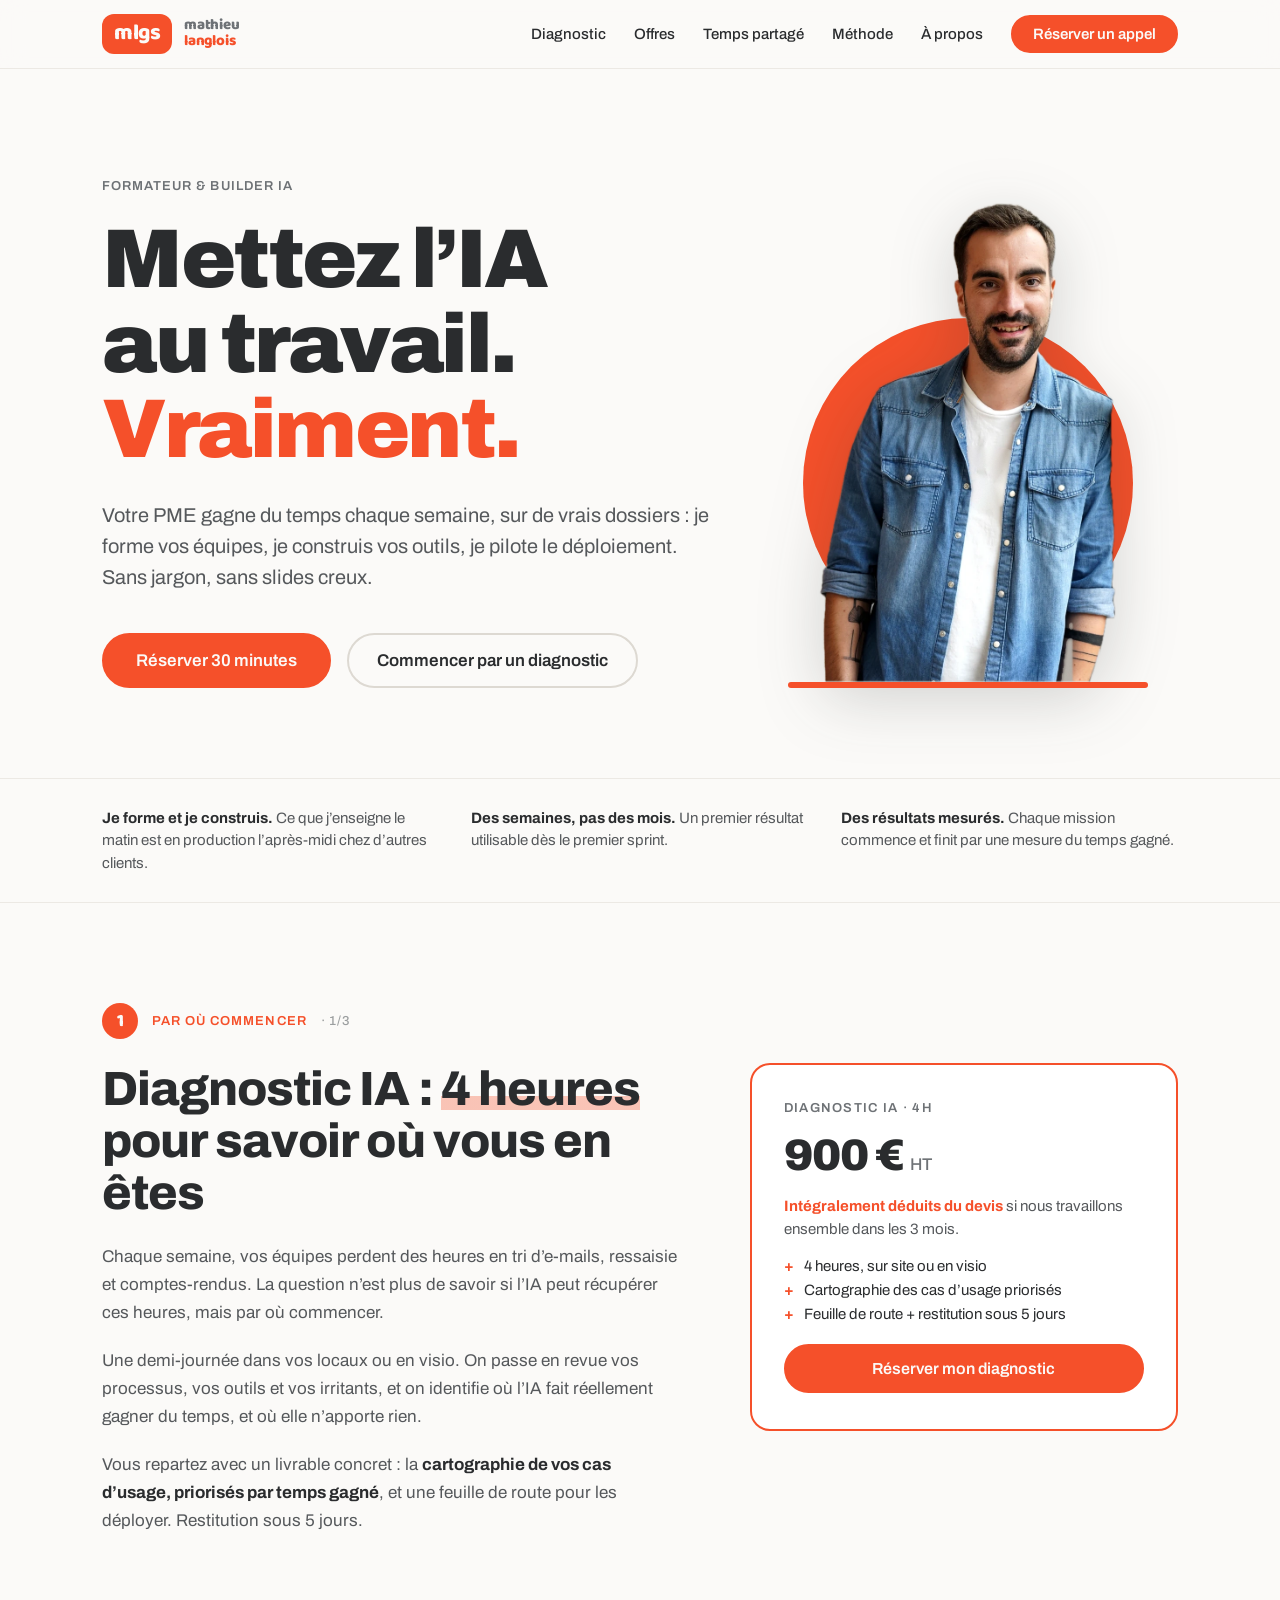
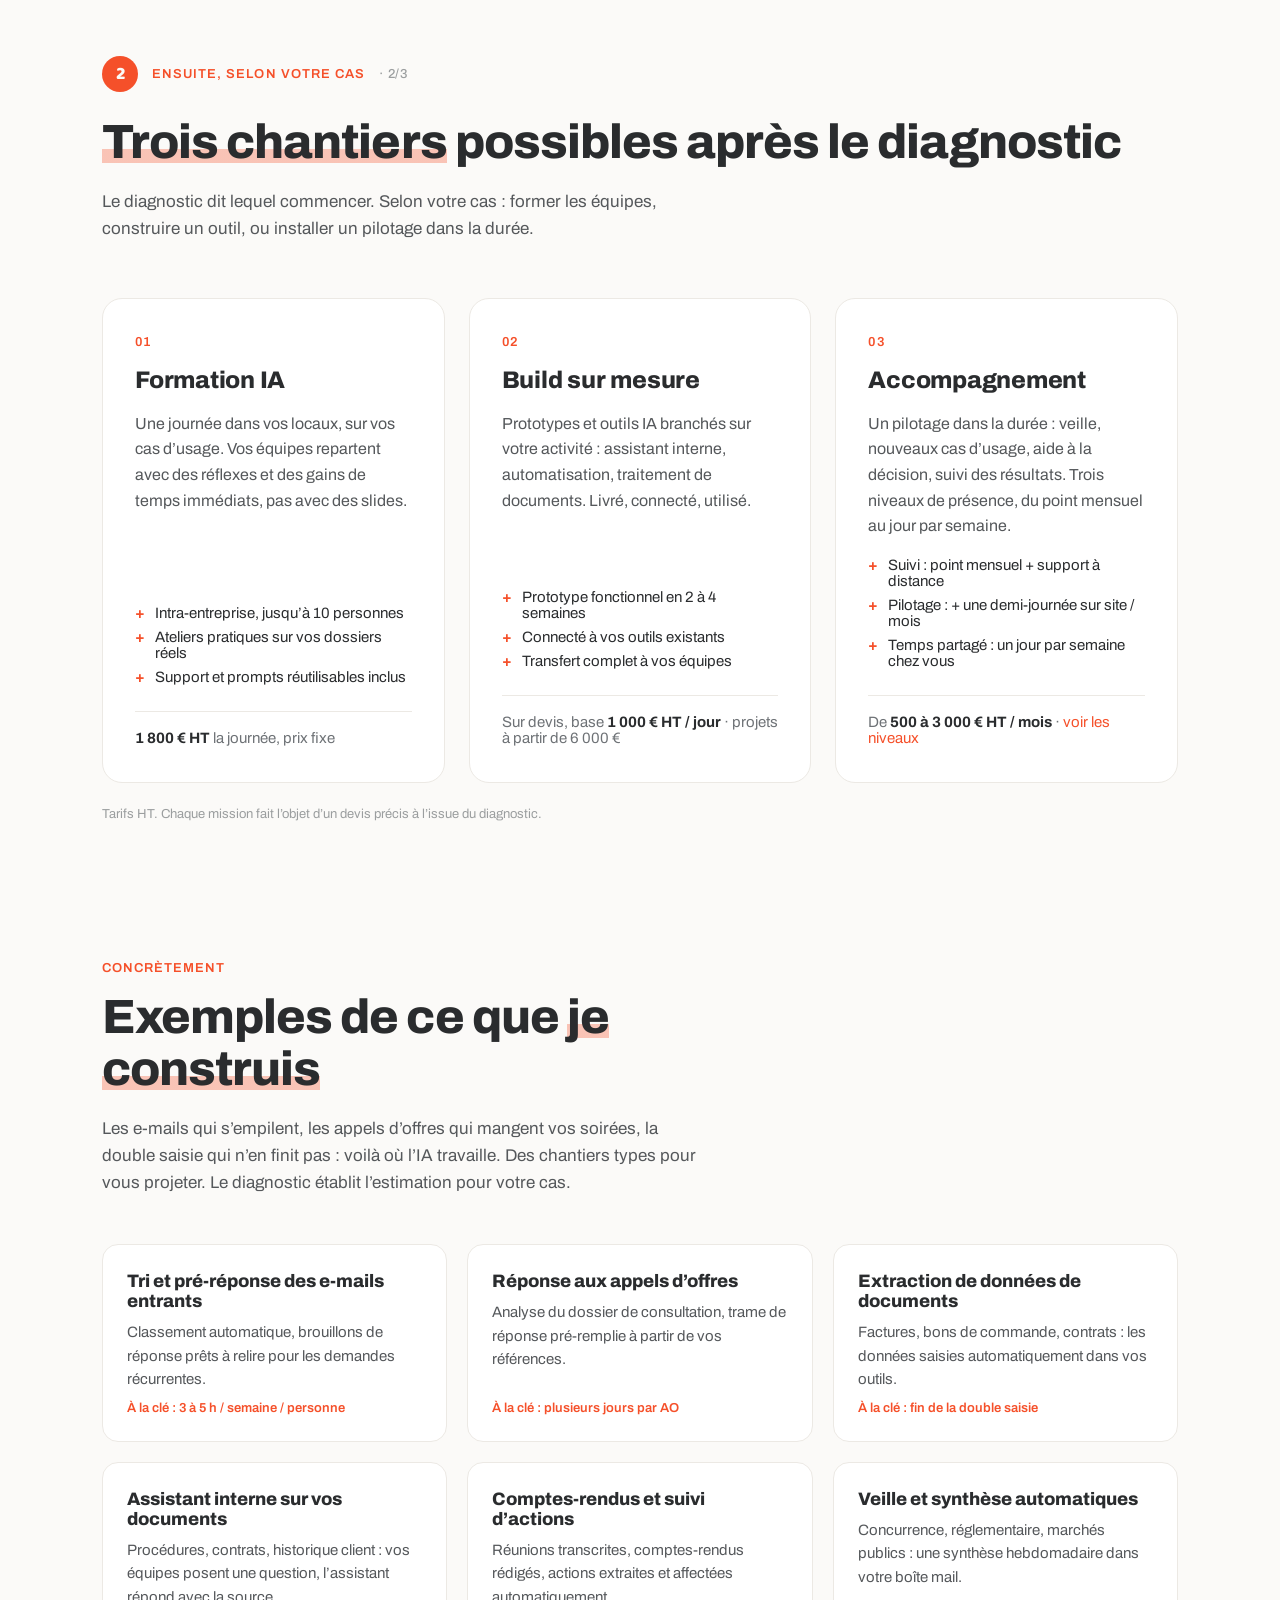
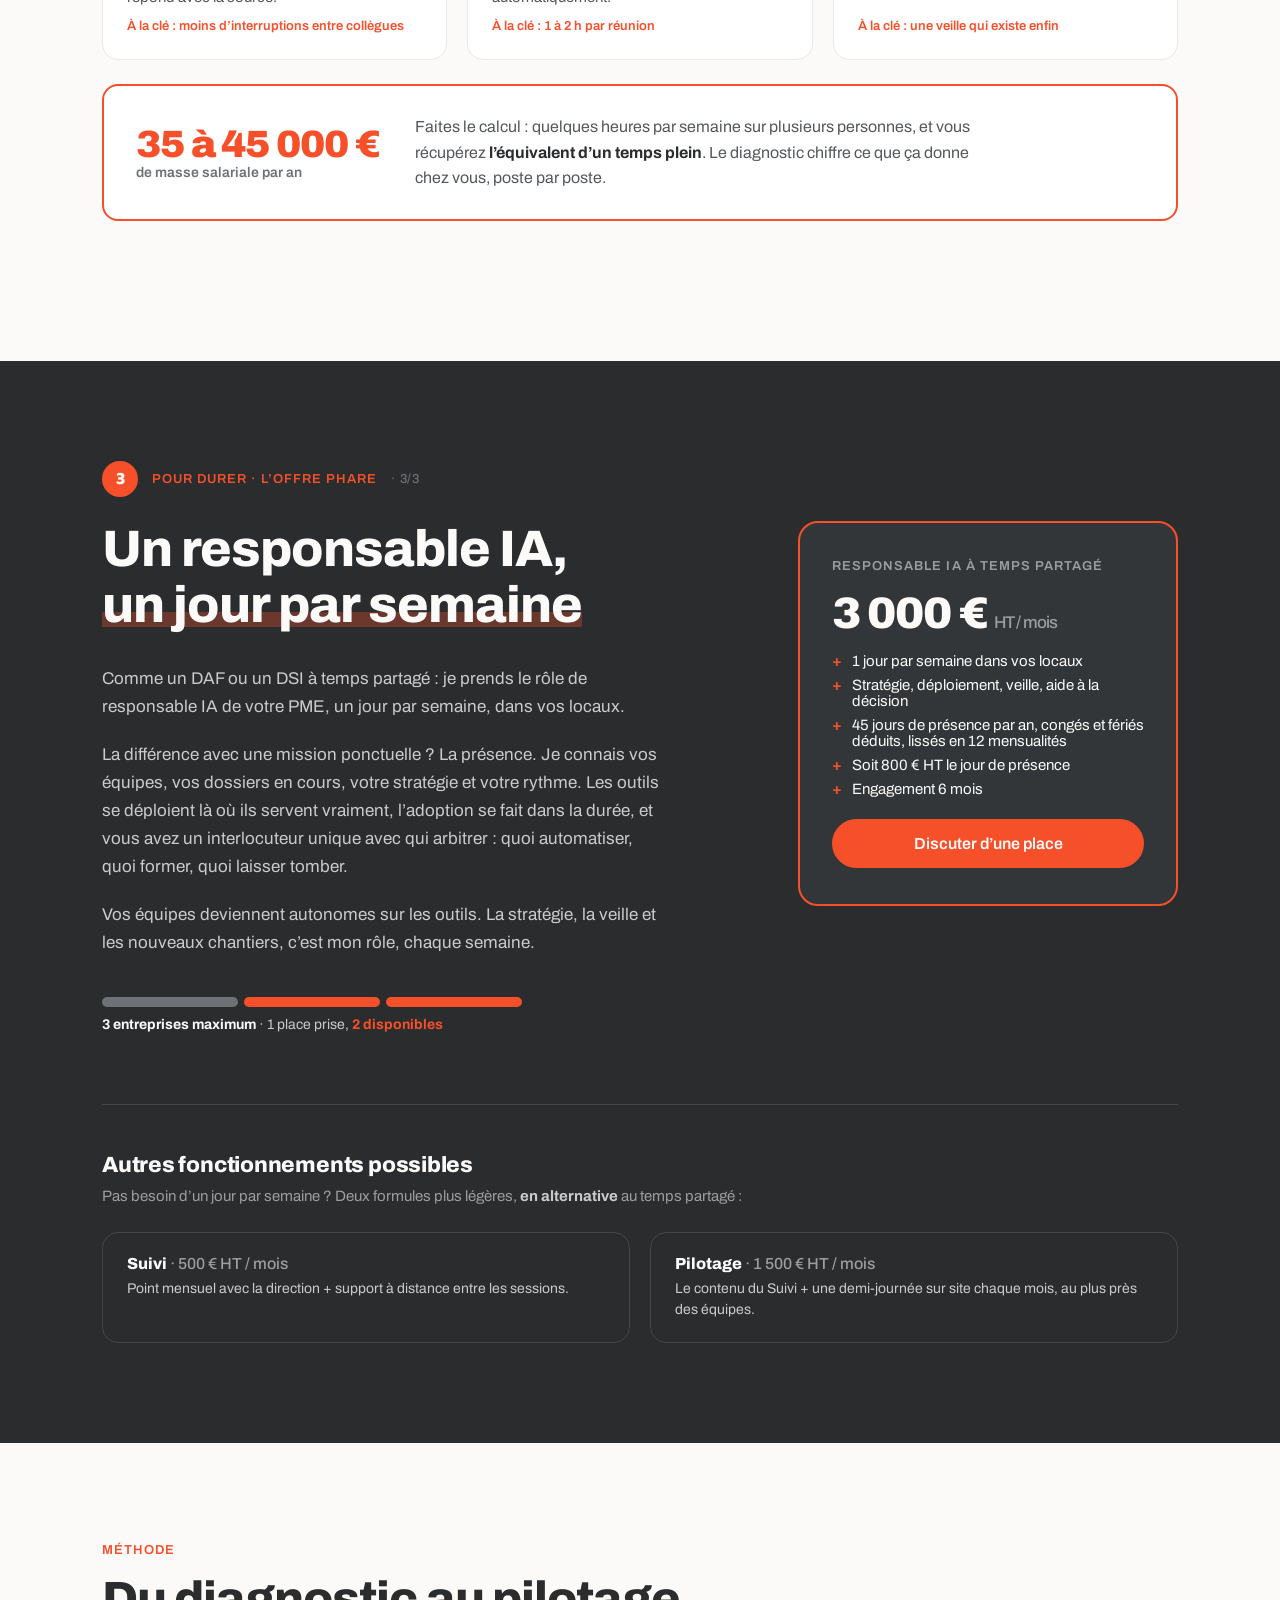
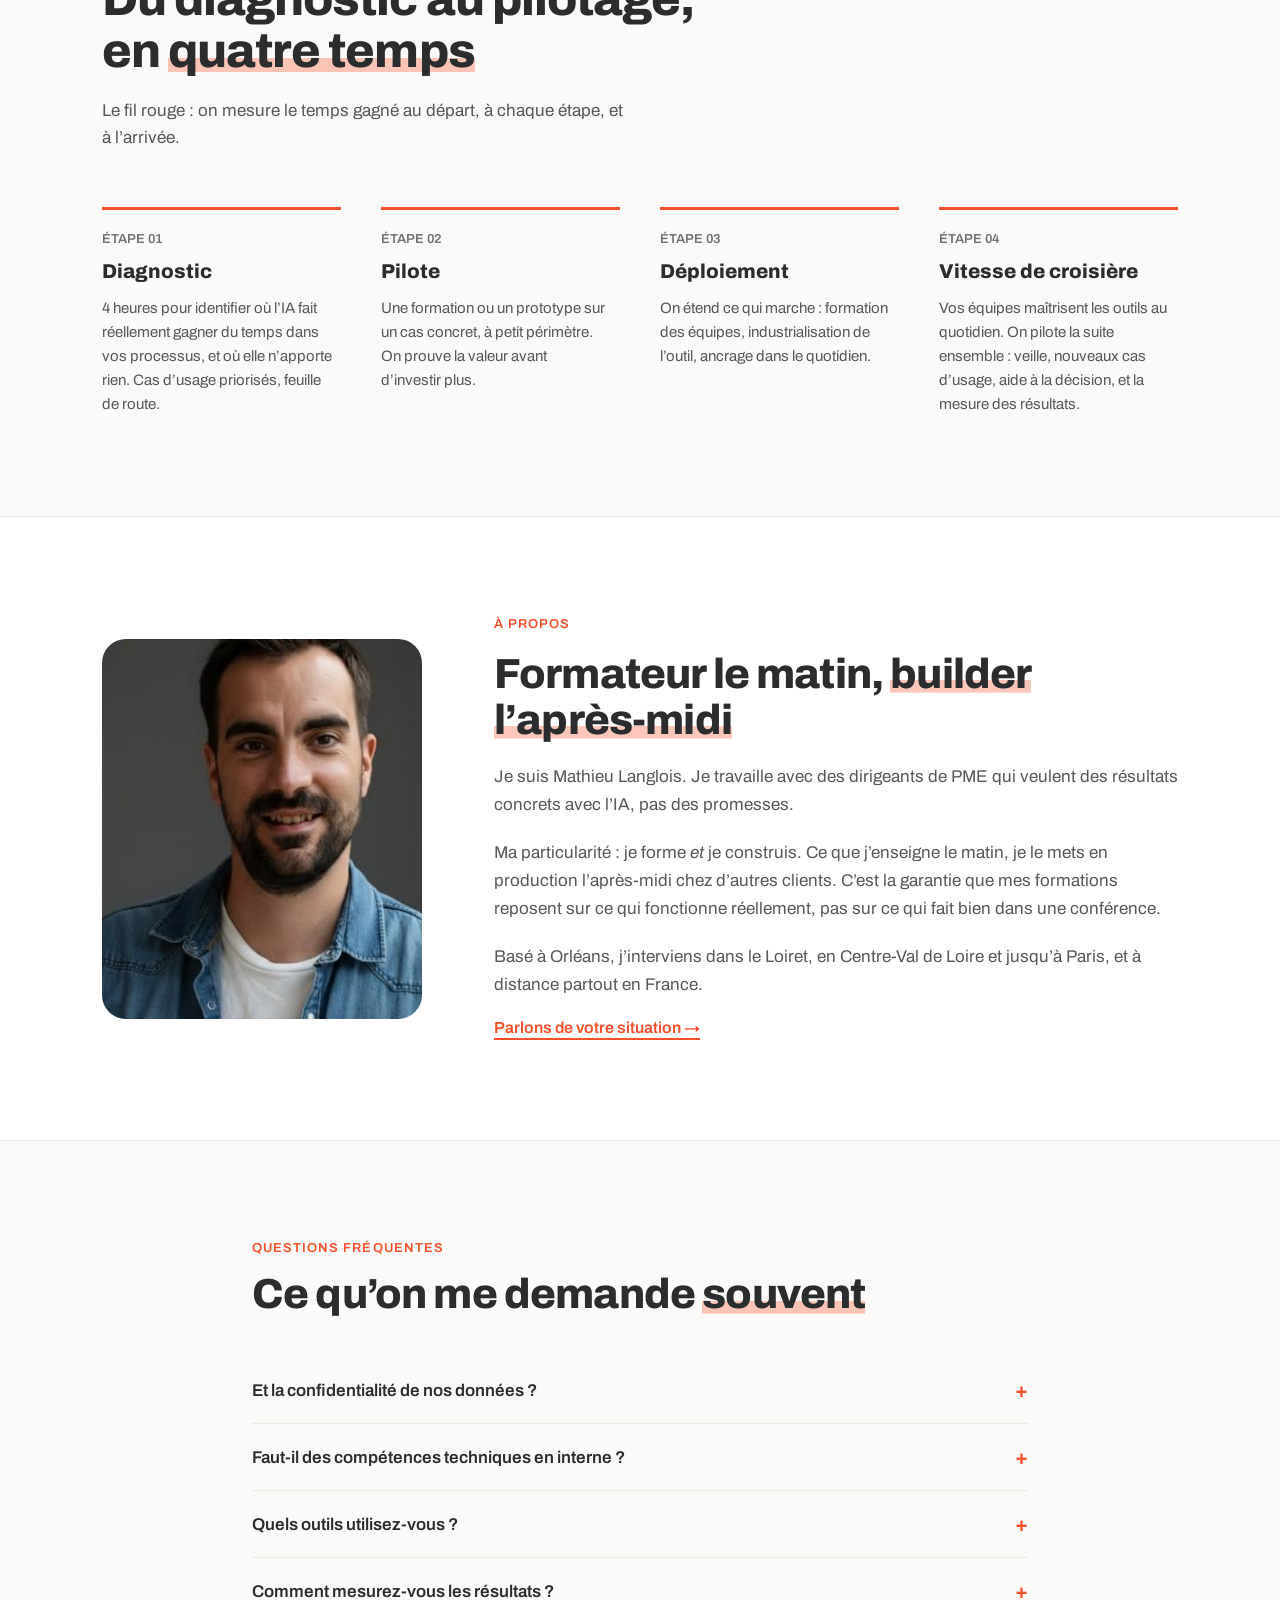
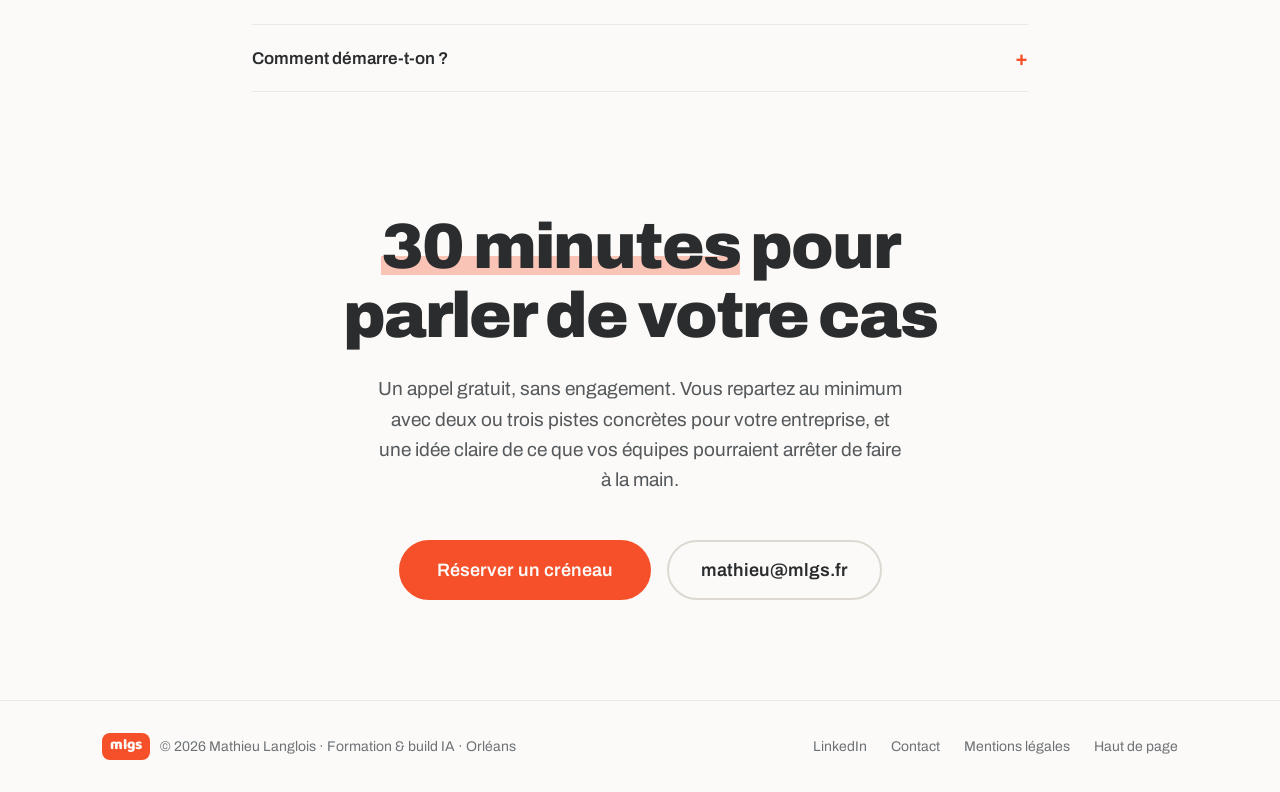
==== commit 99e557c2: "Met en valeur la conversion en euros dans un encadré sous les exemples Co-Authored-By: Claude Fable " ====
--- a/index.html
+++ b/index.html
@@ -211,7 +211,10 @@
     </div>
 
   </div>
-  <p class="exemples-note">Faites le calcul&nbsp;: quelques heures par semaine sur plusieurs personnes, et vous récupérez <strong>l&rsquo;équivalent d&rsquo;un temps plein</strong>, soit 35 à 45&nbsp;000&nbsp;€ de masse salariale par an. Le diagnostic chiffre ce que ça donne chez vous, poste par poste.</p>
+  <div class="exemples-note">
+    <p class="note-fig">35 à 45&nbsp;000&nbsp;€<span>de masse salariale par an</span></p>
+    <p class="note-txt">Faites le calcul&nbsp;: quelques heures par semaine sur plusieurs personnes, et vous récupérez <strong>l&rsquo;équivalent d&rsquo;un temps plein</strong>. Le diagnostic chiffre ce que ça donne chez vous, poste par poste.</p>
+  </div>
 </section>
 
 <!-- TEMPS PARTAGE -->
--- a/styles.css
+++ b/styles.css
@@ -336,14 +336,34 @@
 #exemples .h2 { max-width: 22ch; }
 #exemples .section-intro { margin-bottom: 48px; }
 .exemples-note {
-  margin: 44px 0 0;
-  font-size: 17px;
-  line-height: 1.6;
-  color: var(--text);
-  max-width: 62ch;
-  text-wrap: pretty;
-}
-.exemples-note strong { color: var(--ink); }
+  margin: 24px 0 0;
+  border: 2px solid var(--accent);
+  border-radius: 16px;
+  background: #FFFFFF;
+  padding: 28px 32px;
+  display: flex;
+  align-items: center;
+  gap: 36px;
+}
+.note-fig {
+  margin: 0;
+  font-weight: 900;
+  font-size: 38px;
+  letter-spacing: -0.02em;
+  color: var(--accent);
+  white-space: nowrap;
+  flex-shrink: 0;
+}
+.note-fig span {
+  display: block;
+  font-size: 14px;
+  font-weight: 600;
+  letter-spacing: 0;
+  color: var(--grey);
+  white-space: normal;
+}
+.note-txt { margin: 0; font-size: 16px; line-height: 1.6; color: var(--text); max-width: 62ch; text-wrap: pretty; }
+.note-txt strong { color: var(--ink); }
 .exemples-grid {
   display: grid;
   grid-template-columns: repeat(auto-fit, minmax(min(280px, 100%), 1fr));
@@ -543,6 +563,7 @@
   .hero-photo::after { bottom: 34px; width: min(280px, 80%); }
   .hero-photo img { height: min(340px, 78vw); }
   .strip-grid { grid-template-columns: 1fr; gap: 18px; }
+  .exemples-note { flex-direction: column; align-items: flex-start; gap: 16px; padding: 24px; }
   .diagnostic-grid { grid-template-columns: 1fr; gap: 32px; }
   .apropos-grid { grid-template-columns: 1fr; gap: 40px; padding-top: 64px; padding-bottom: 64px; }
   .portrait { width: 100%; height: 320px; }
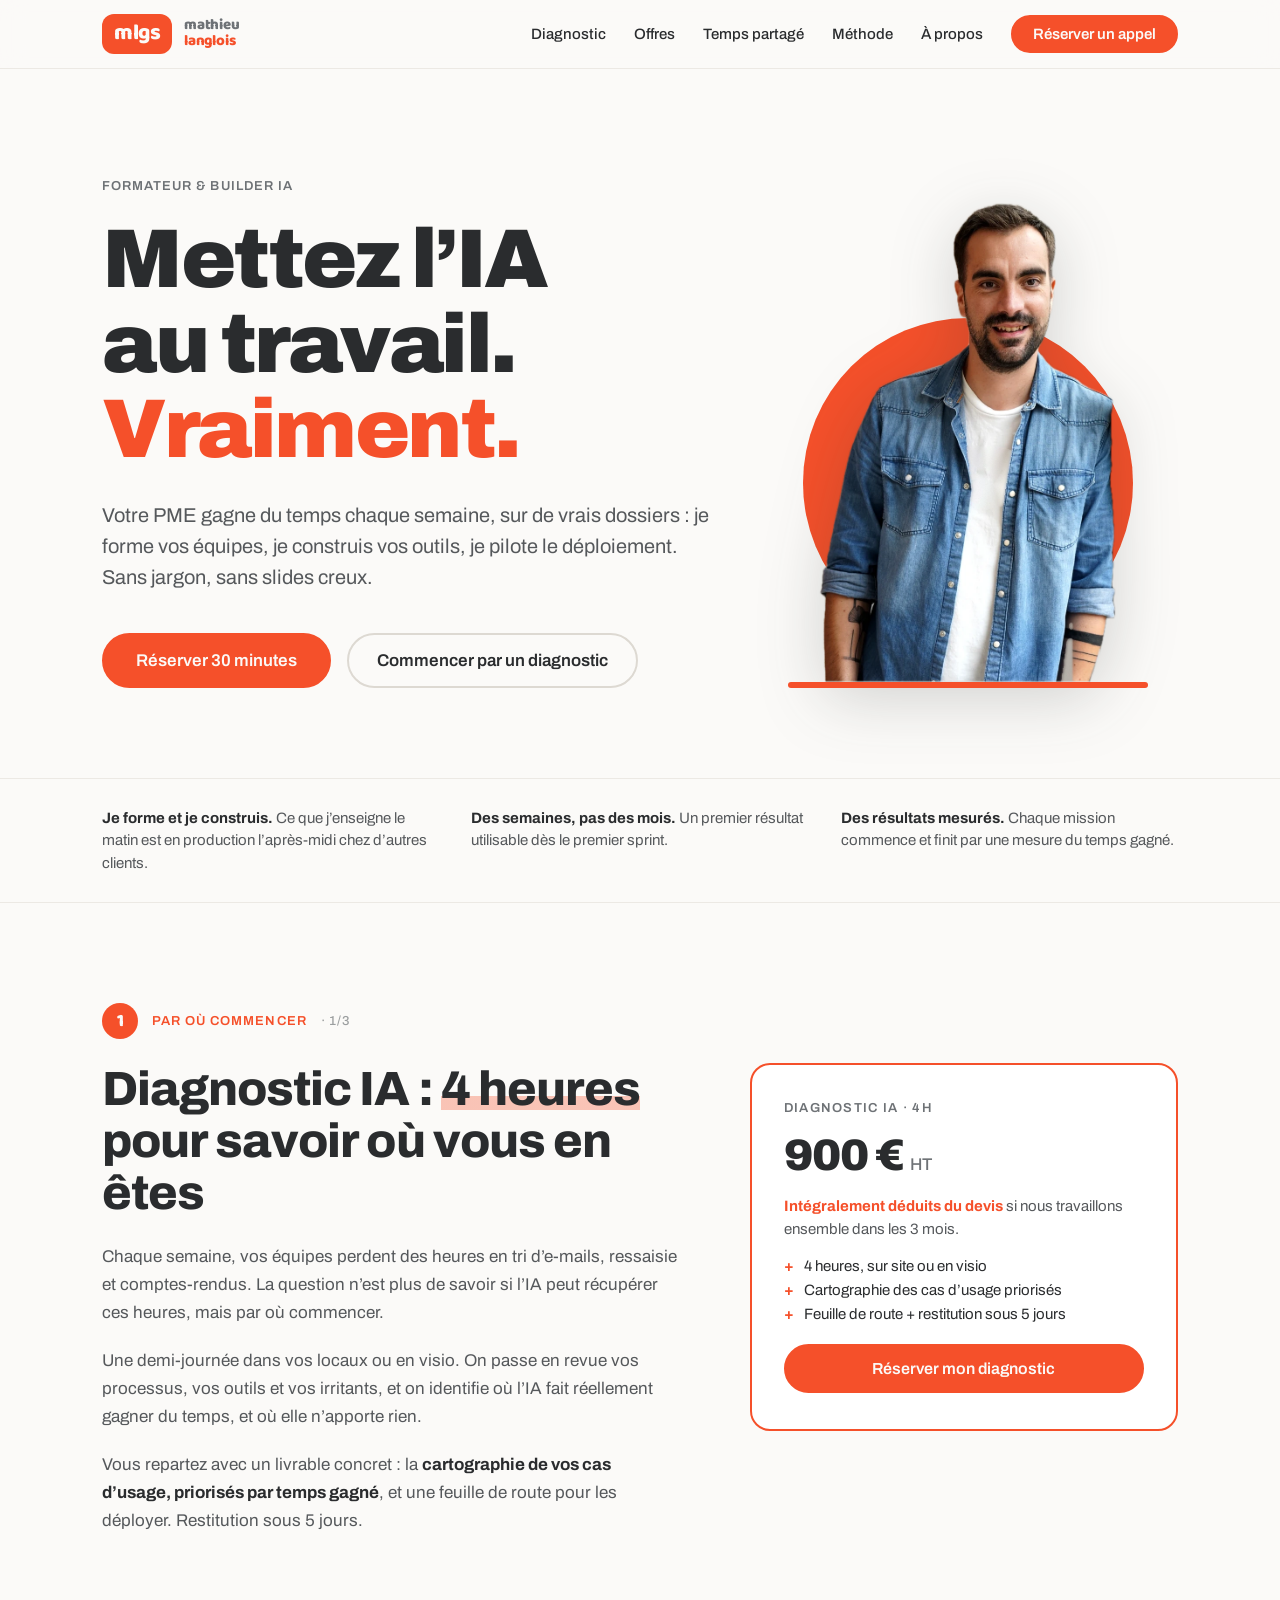
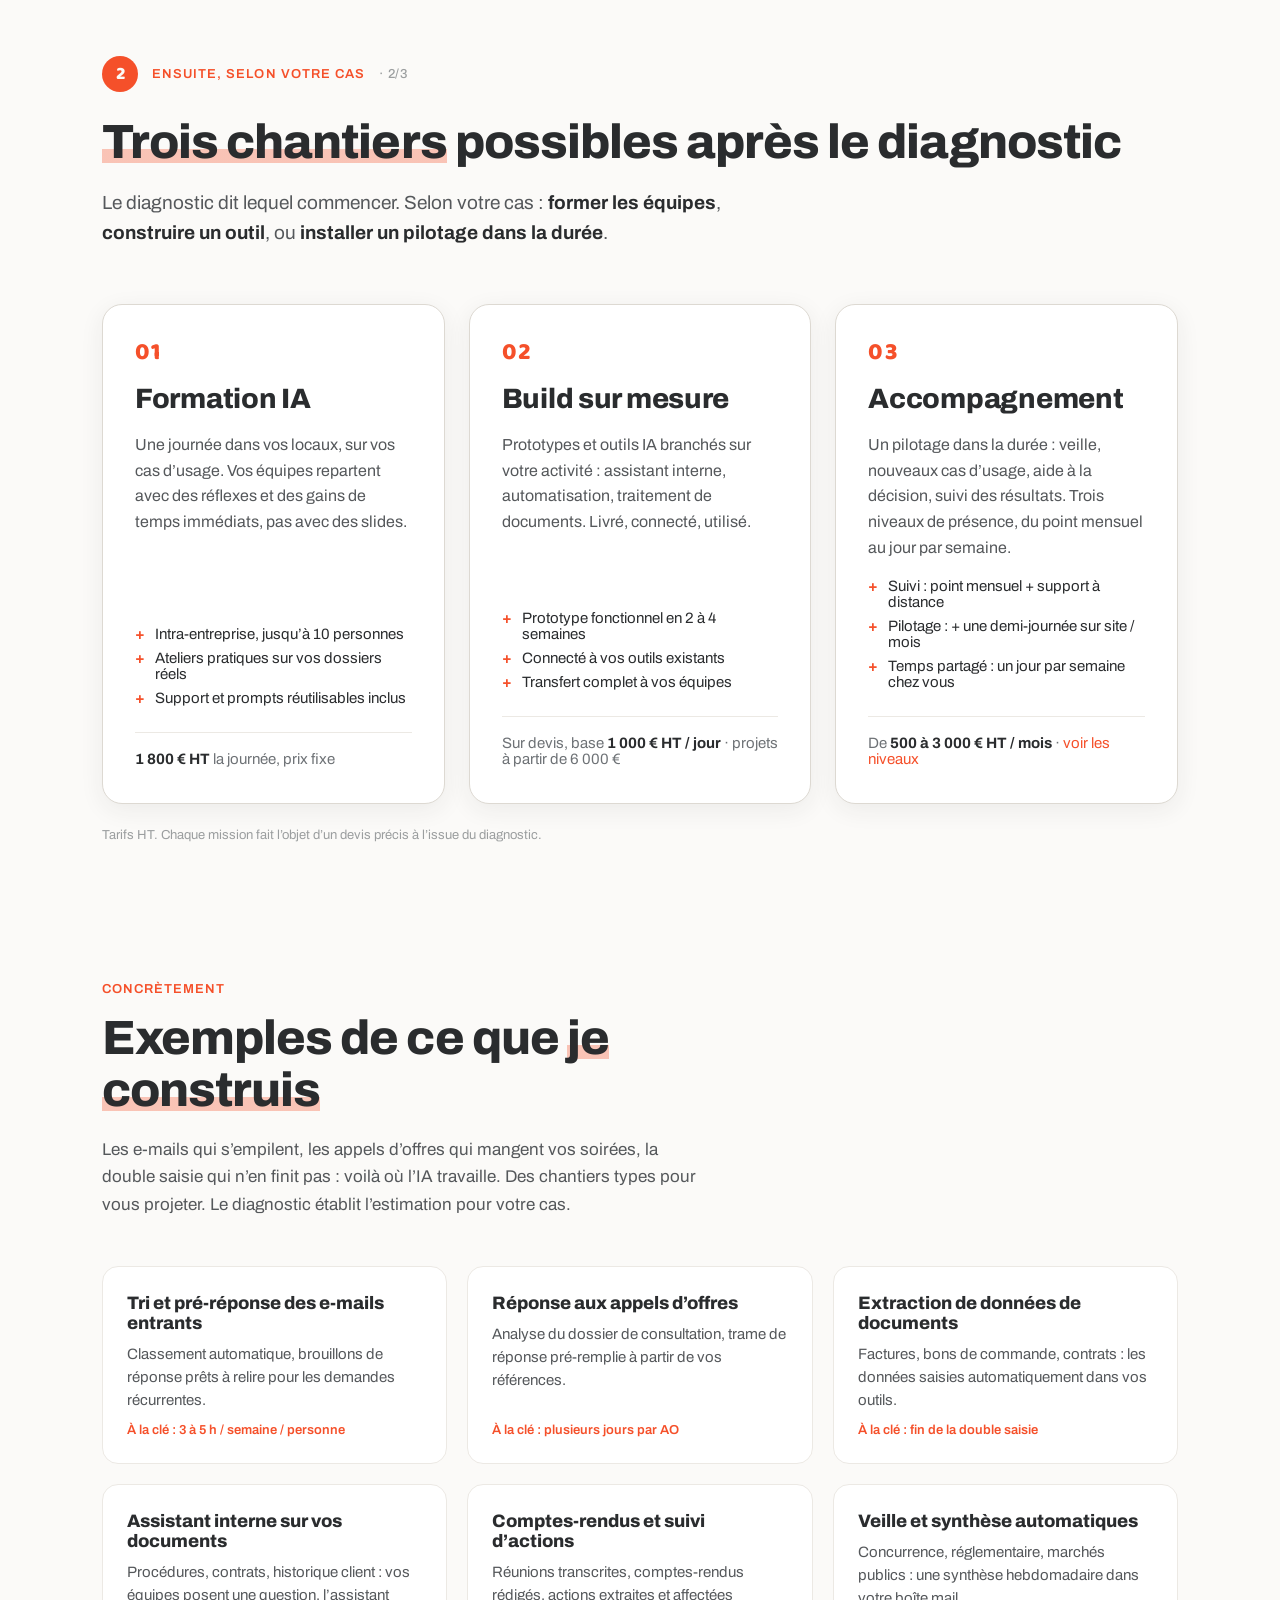
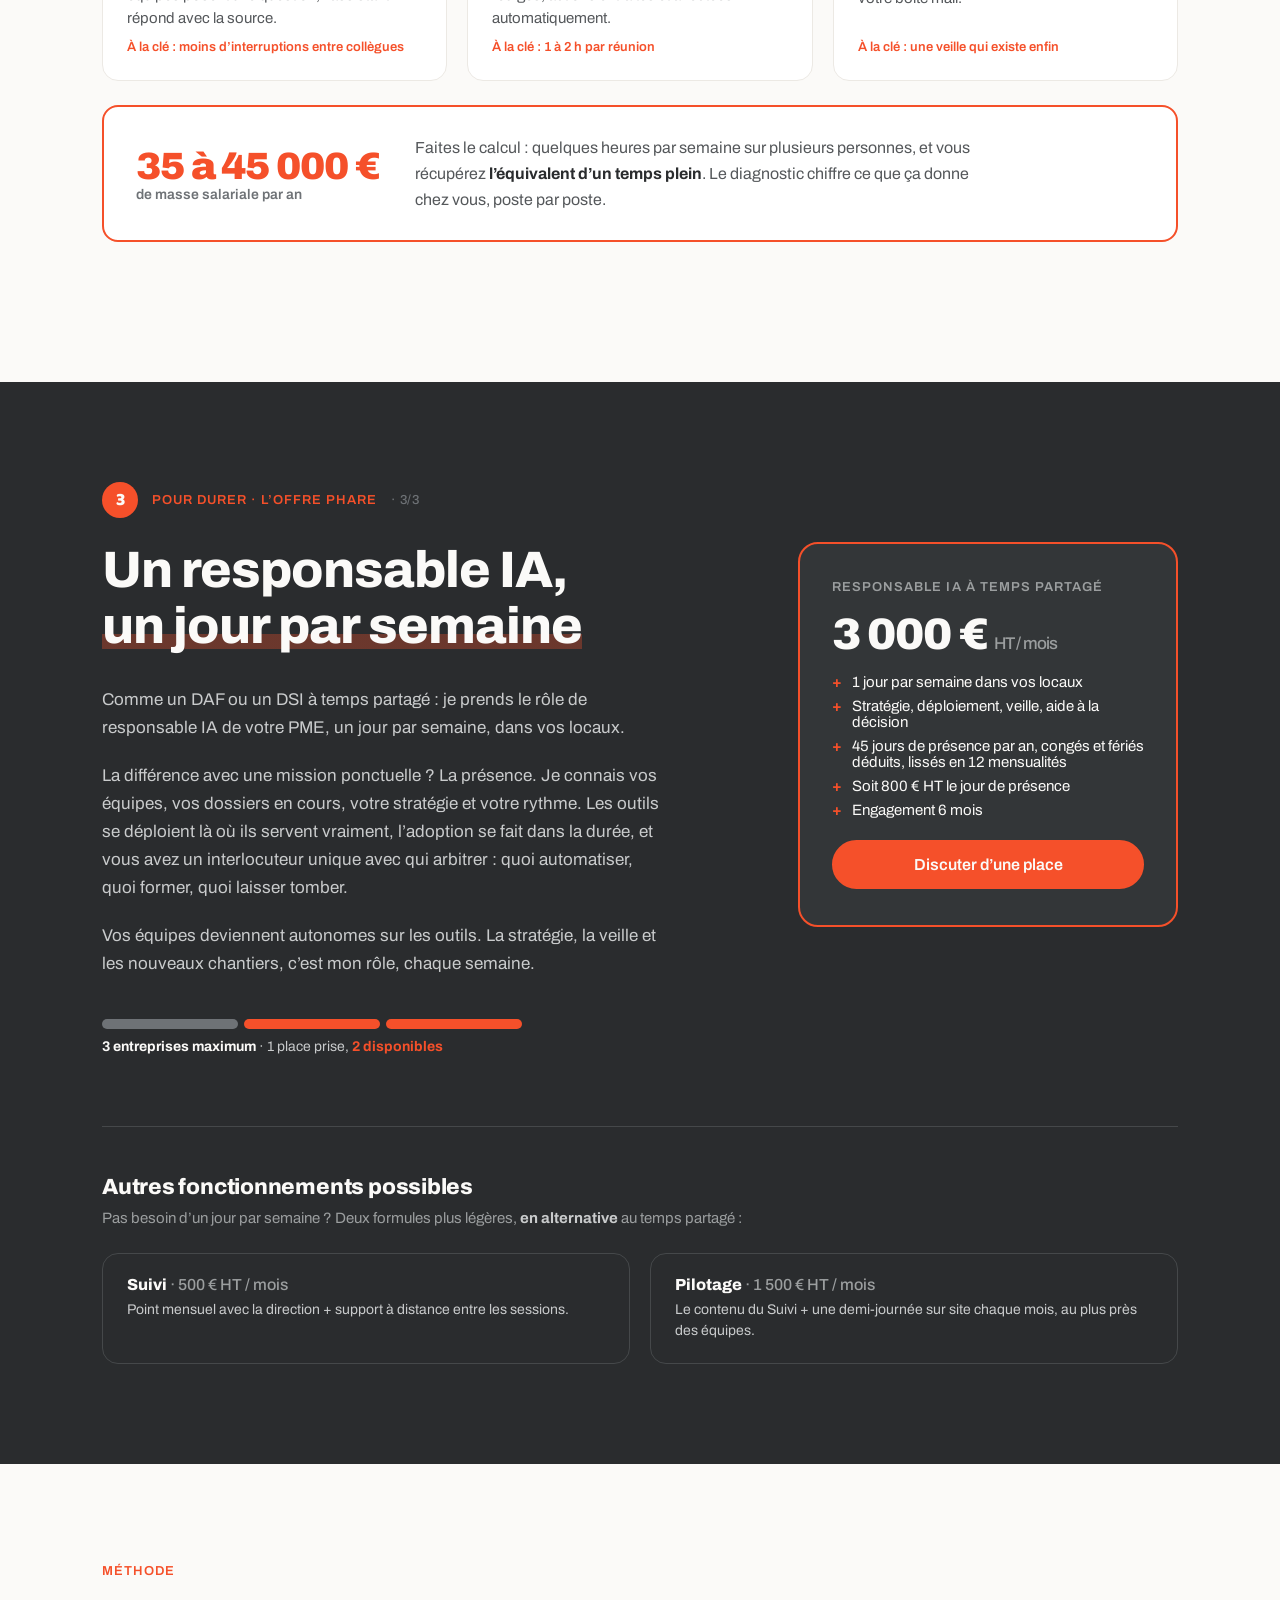
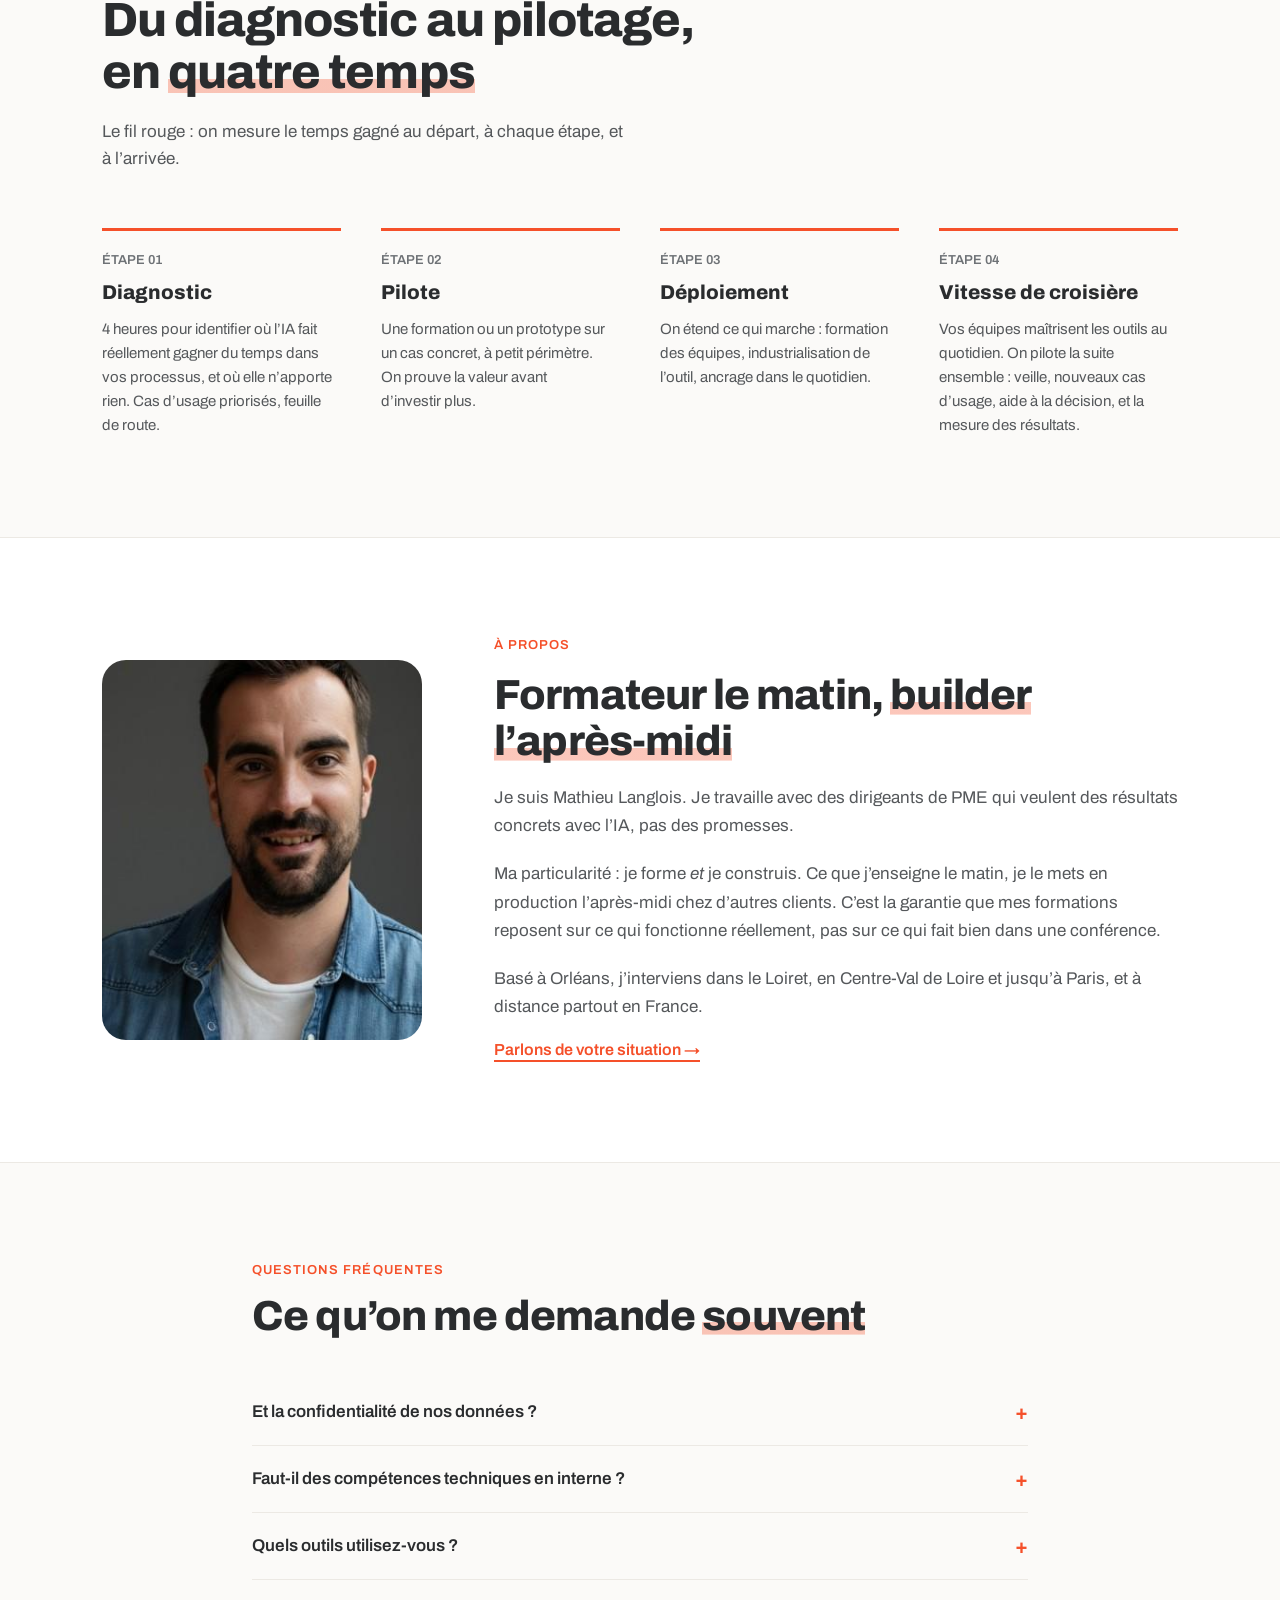
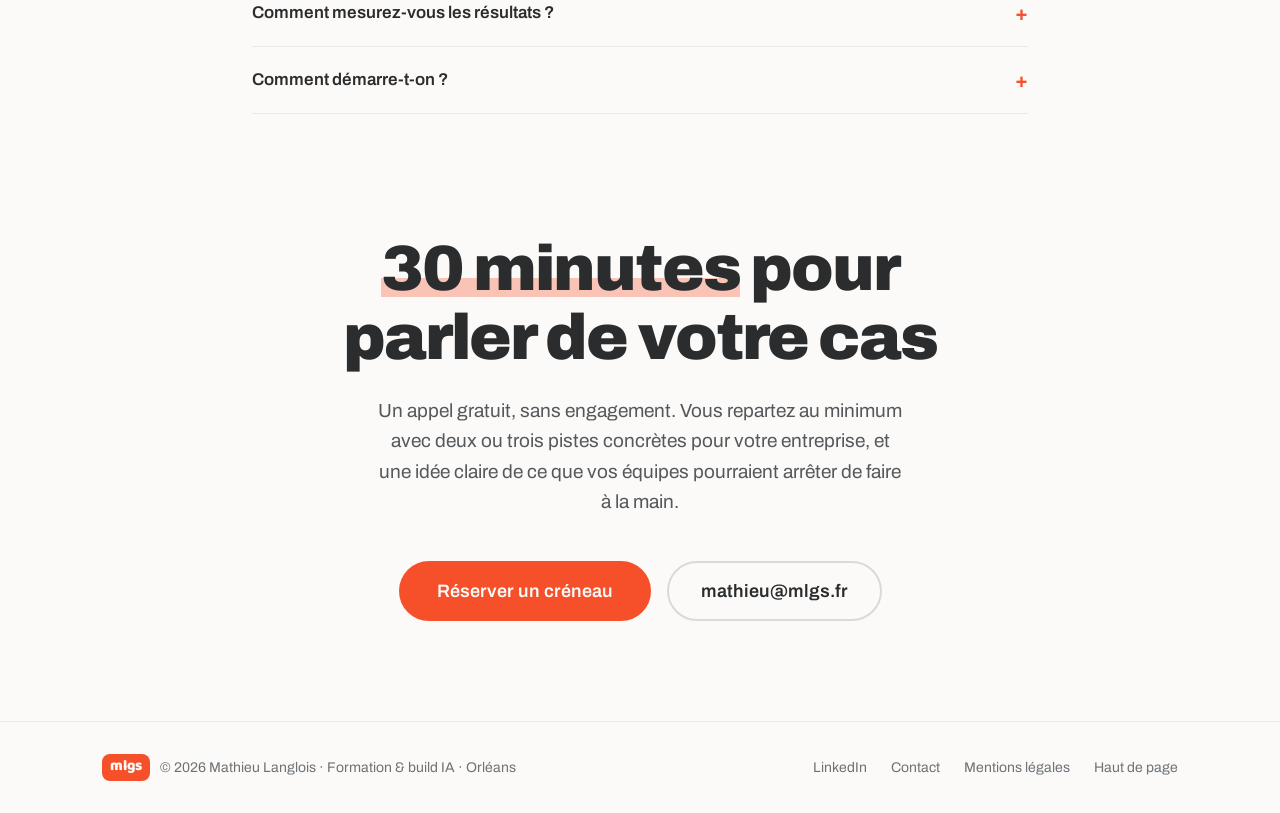
==== commit 7840e81b: "Rend les trois chantiers plus visibles : intro en gras, numéros et titres agrandis, cartes détachées" ====
--- a/index.html
+++ b/index.html
@@ -124,7 +124,7 @@
     <span class="step-count">· 2/3</span>
   </div>
   <h2 class="h2"><span class="mark">Trois chantiers</span> possibles après le diagnostic</h2>
-  <p class="section-intro">Le diagnostic dit lequel commencer. Selon votre cas&nbsp;: former les équipes, construire un outil, ou installer un pilotage dans la durée.</p>
+  <p class="section-intro">Le diagnostic dit lequel commencer. Selon votre cas&nbsp;: <strong>former les équipes</strong>, <strong>construire un outil</strong>, ou <strong>installer un pilotage dans la durée</strong>.</p>
   <div class="offres-grid">
 
     <article class="offre-card">
--- a/styles.css
+++ b/styles.css
@@ -306,19 +306,29 @@
   grid-template-columns: repeat(auto-fit, minmax(min(300px, 100%), 1fr));
   gap: 24px;
 }
+#offres .section-intro { font-size: 19px; }
+#offres .section-intro strong { color: var(--ink); }
 .offre-card {
-  border: 1px solid var(--line);
+  border: 1px solid #DDD9D2;
   border-radius: 20px;
   padding: 36px 32px;
   background: #FFFFFF;
+  box-shadow: 0 6px 24px rgba(42, 44, 46, 0.07);
   display: flex;
   flex-direction: column;
   gap: 18px;
   transition: border-color 0.15s;
 }
 .offre-card:hover { border-color: var(--accent); }
-.card-num { font-weight: 600; font-size: 13px; color: var(--accent); letter-spacing: 0.1em; }
-.offre-card h3 { margin: 0; font-weight: 800; font-size: 24px; letter-spacing: -0.01em; color: var(--ink); }
+.card-num {
+  font-family: 'Baloo 2', sans-serif;
+  font-weight: 800;
+  font-size: 24px;
+  line-height: 1;
+  color: var(--accent);
+  letter-spacing: 0.06em;
+}
+.offre-card h3 { margin: 0; font-weight: 800; font-size: 28px; letter-spacing: -0.01em; color: var(--ink); }
 .offre-card .desc { margin: 0; font-size: 16px; line-height: 1.6; color: var(--text); flex: 1; text-wrap: pretty; }
 .tarif {
   margin: 8px 0 0;
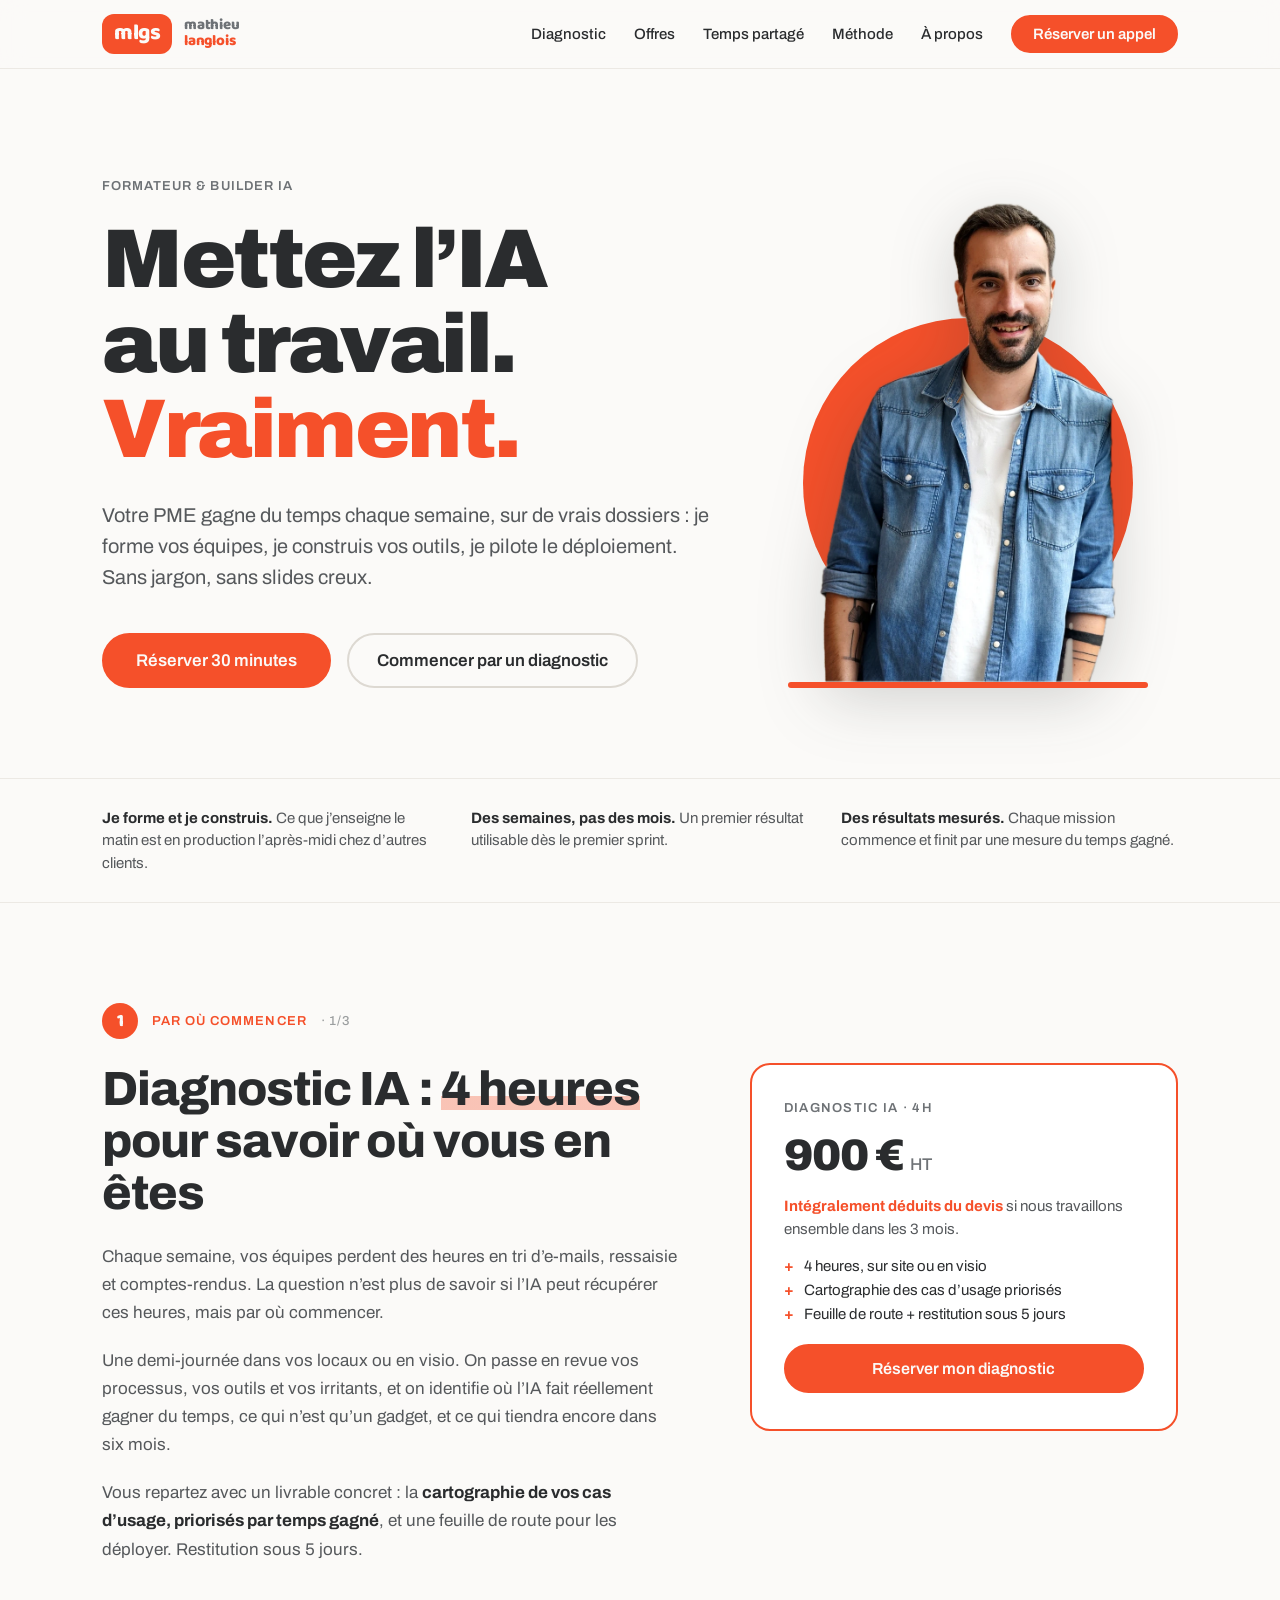
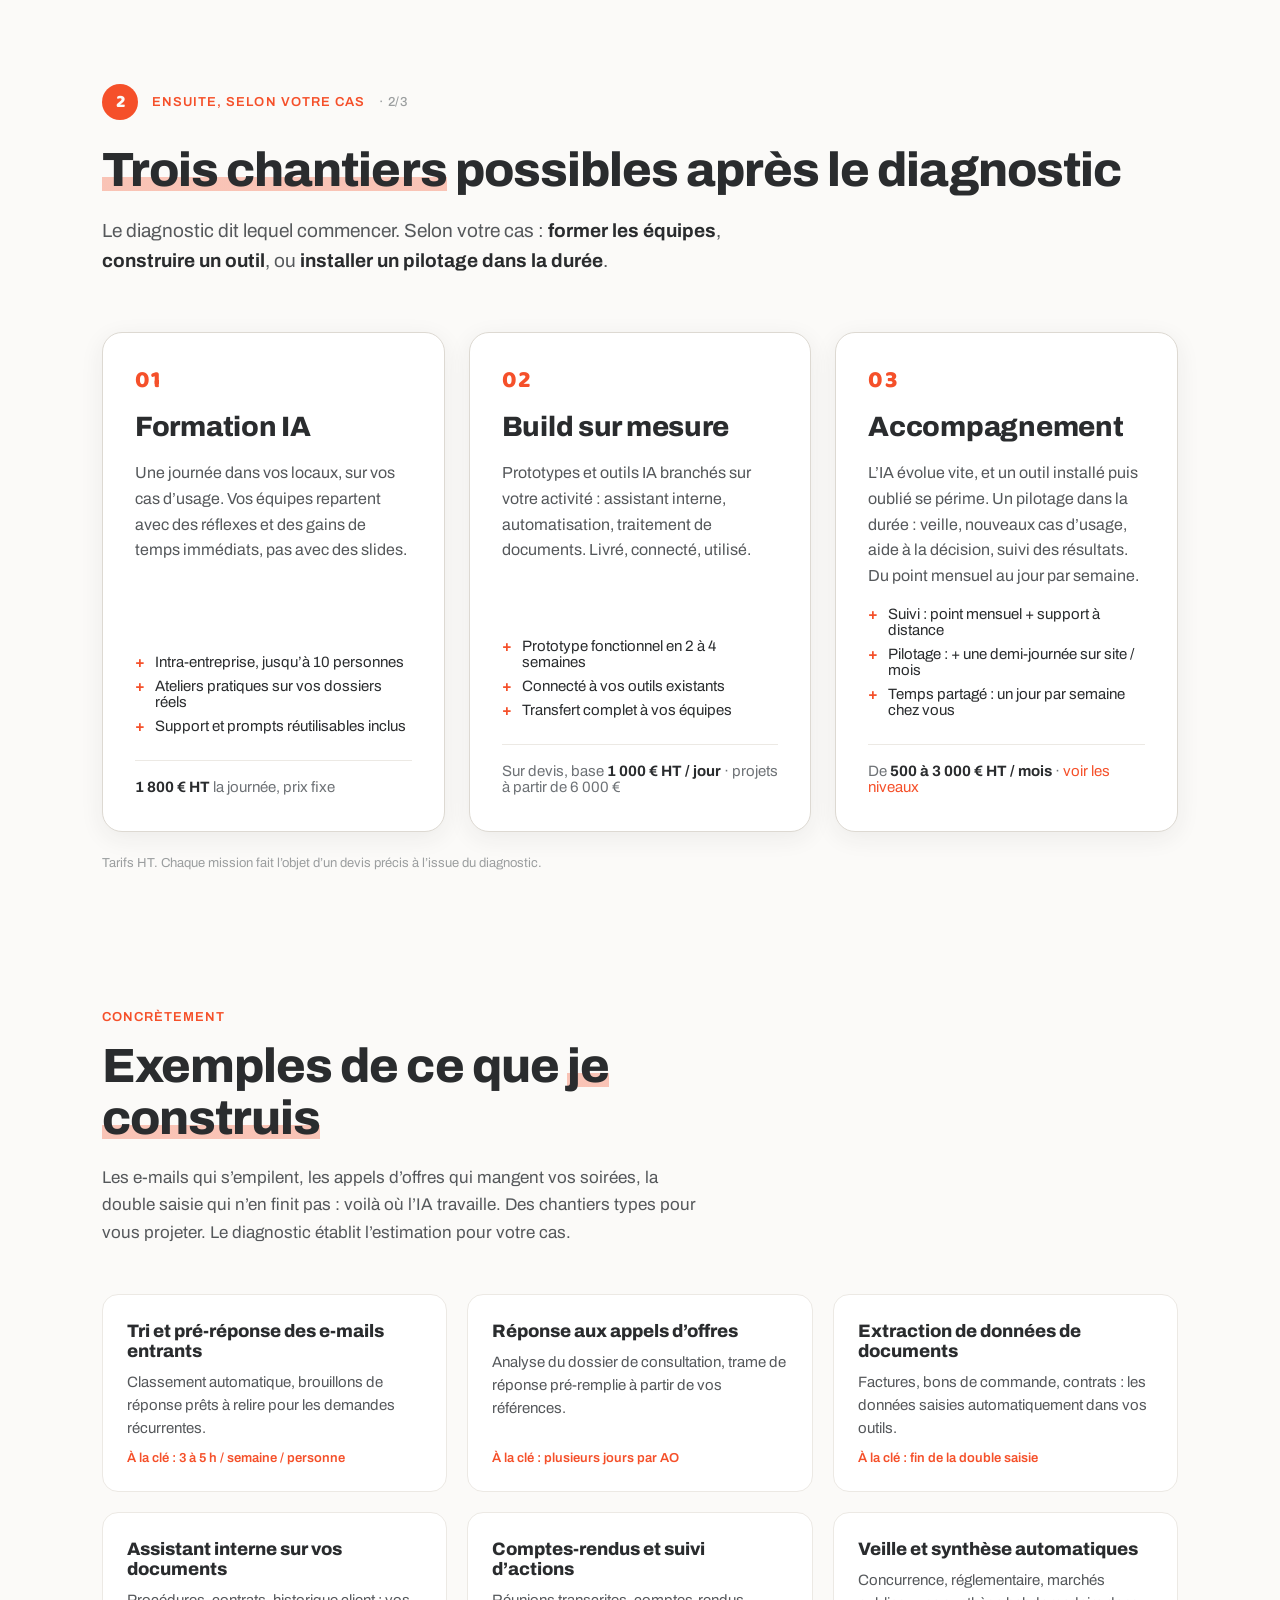
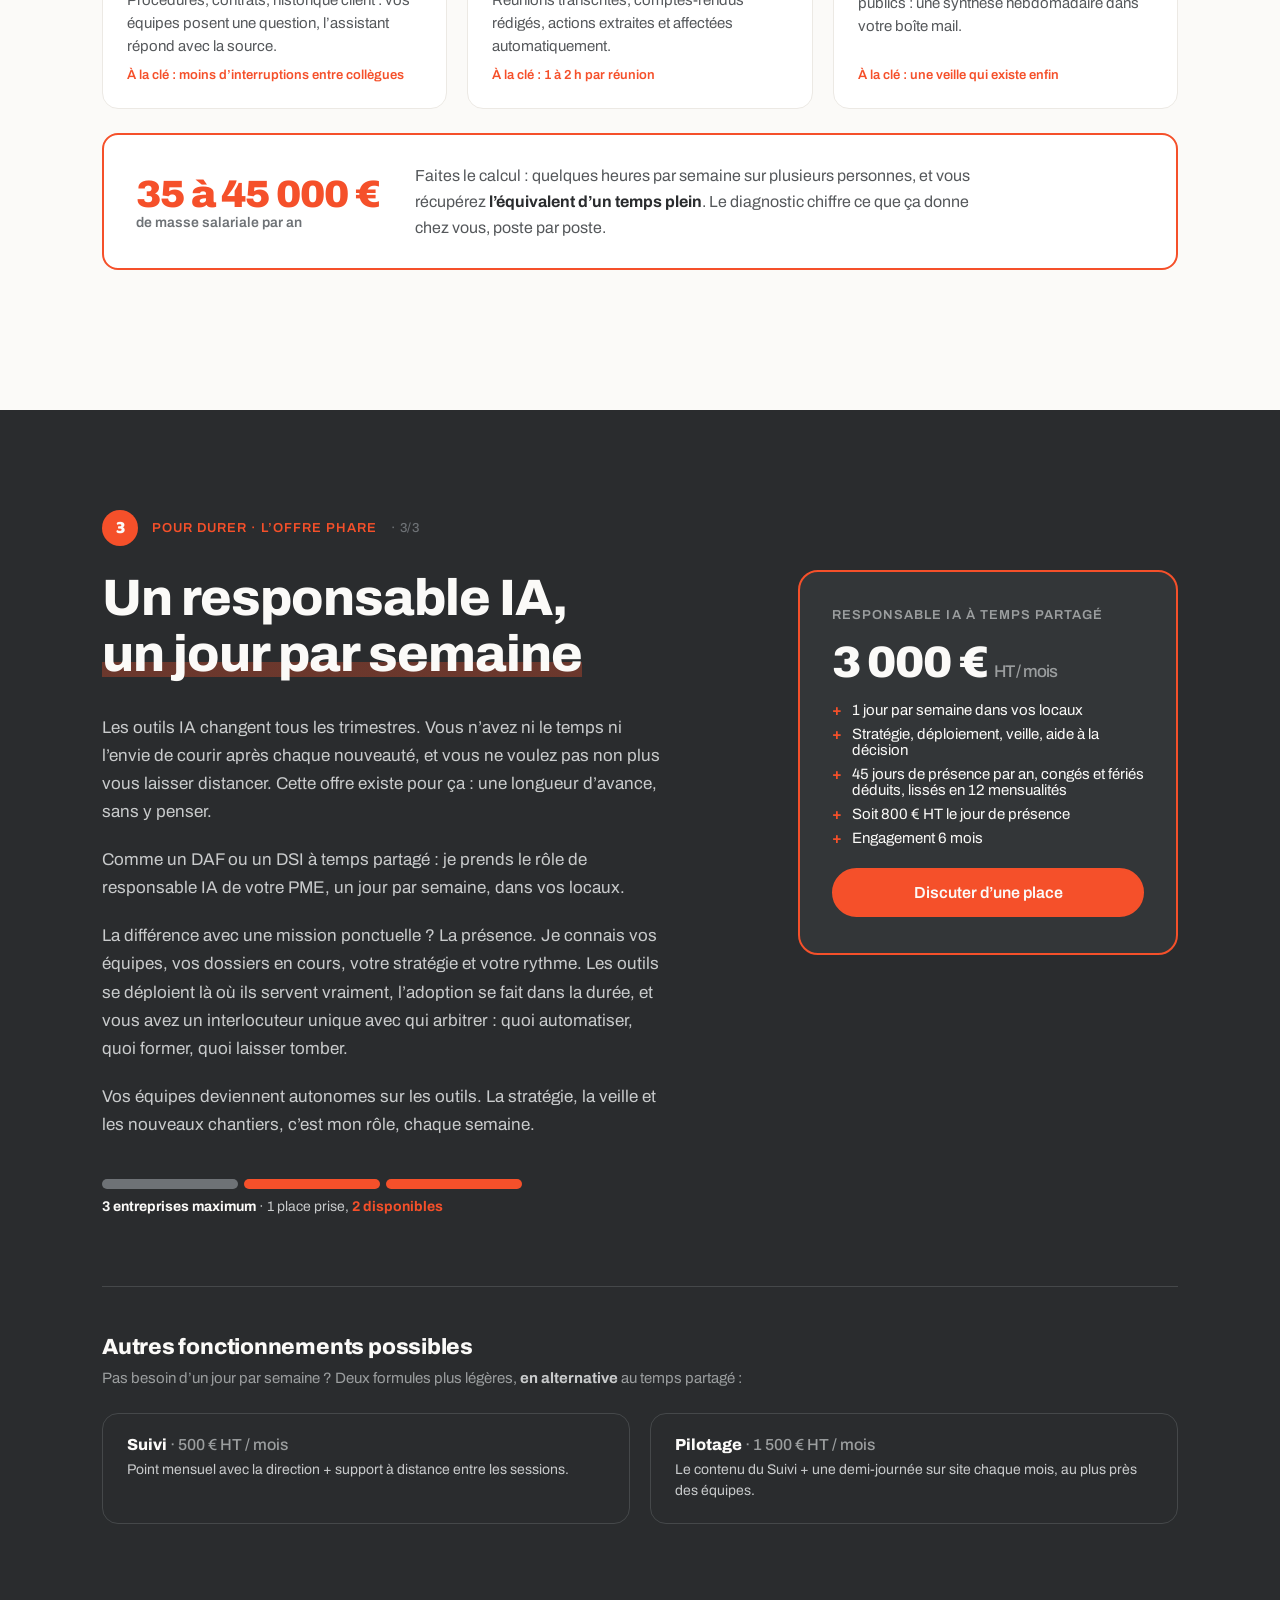
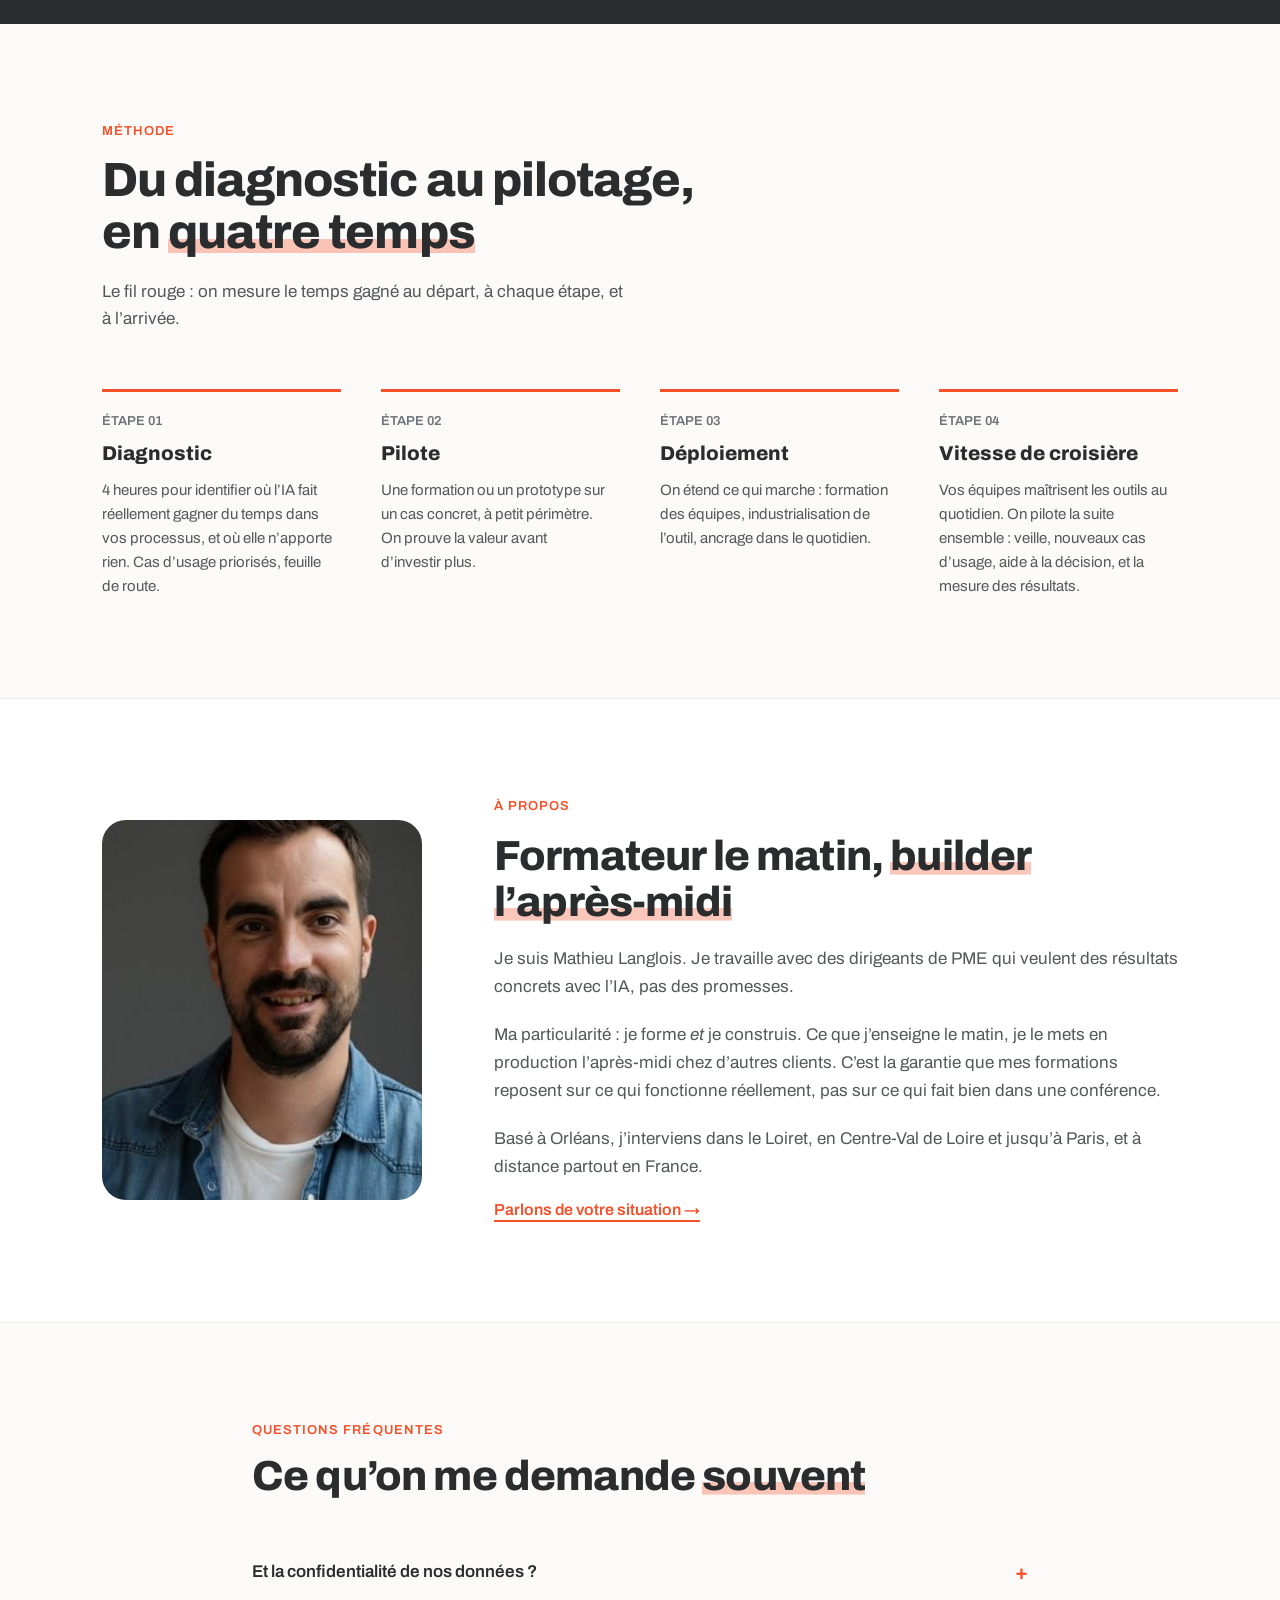
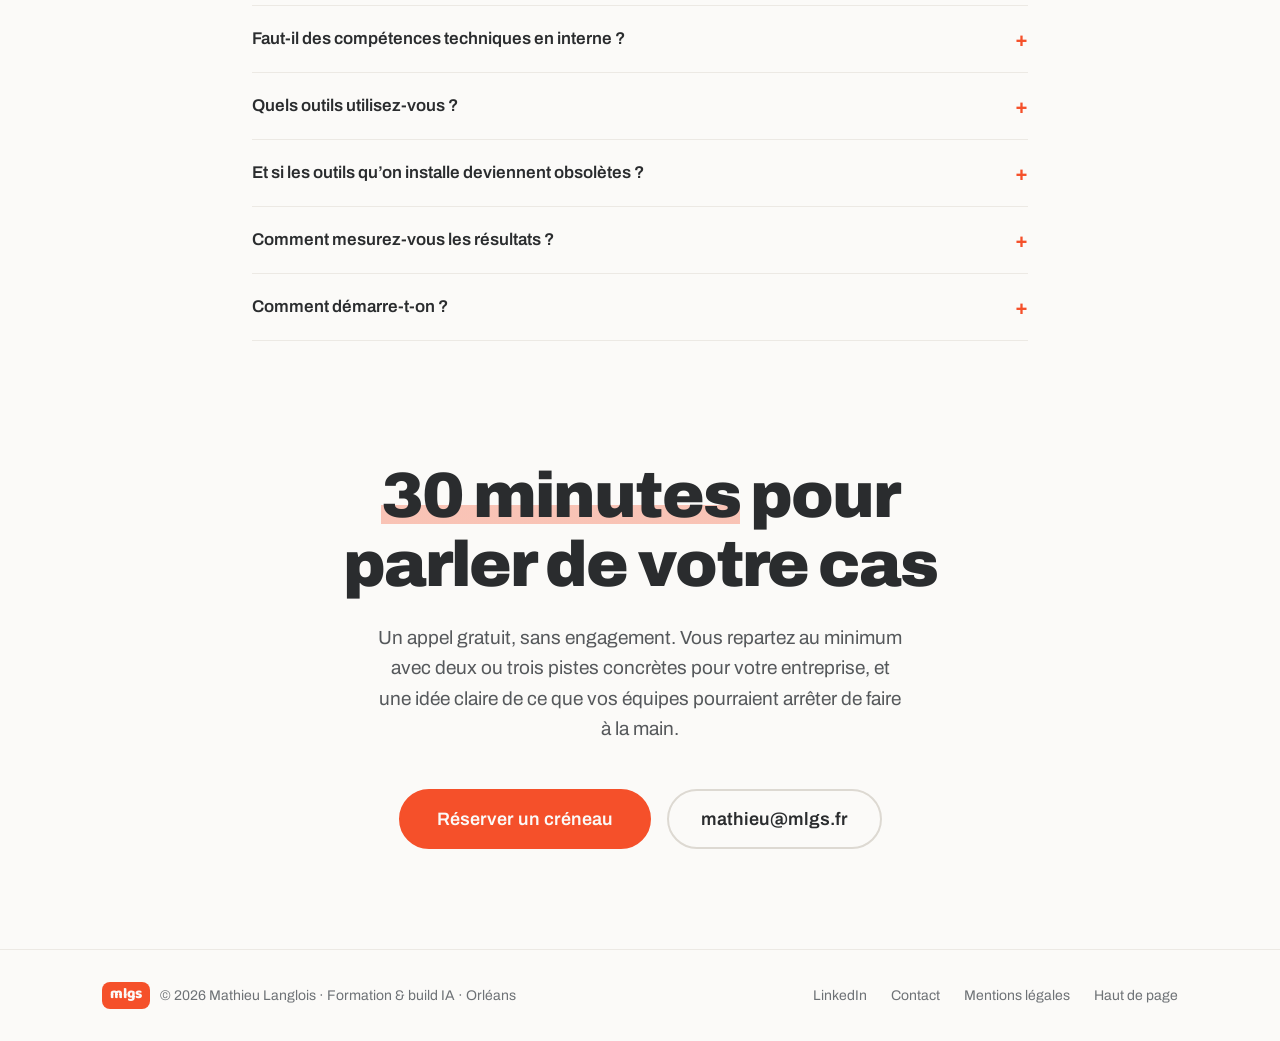
==== commit 3392b73d: "Nomme le méchant SB7 : l'obsolescence justifie l'accompagnement, le temps partagé promet l'avance sa" ====
--- a/index.html
+++ b/index.html
@@ -99,7 +99,7 @@
     <div>
       <h2 class="h2">Diagnostic IA&nbsp;: <span class="mark">4 heures</span> pour savoir où vous en êtes</h2>
       <p class="txt">Chaque semaine, vos équipes perdent des heures en tri d&rsquo;e-mails, ressaisie et comptes-rendus. La question n&rsquo;est plus de savoir si l&rsquo;IA peut récupérer ces heures, mais par où commencer.</p>
-      <p class="txt">Une demi-journée dans vos locaux ou en visio. On passe en revue vos processus, vos outils et vos irritants, et on identifie où l&rsquo;IA fait réellement gagner du temps, et où elle n&rsquo;apporte rien.</p>
+      <p class="txt">Une demi-journée dans vos locaux ou en visio. On passe en revue vos processus, vos outils et vos irritants, et on identifie où l&rsquo;IA fait réellement gagner du temps, ce qui n&rsquo;est qu&rsquo;un gadget, et ce qui tiendra encore dans six mois.</p>
       <p class="txt">Vous repartez avec un livrable concret&nbsp;: la <strong>cartographie de vos cas d&rsquo;usage, priorisés par temps gagné</strong>, et une feuille de route pour les déployer. Restitution sous 5 jours.</p>
     </div>
     <div class="offer-box">
@@ -154,7 +154,7 @@
     <article class="offre-card">
       <span class="card-num">03</span>
       <h3>Accompagnement</h3>
-      <p class="desc">Un pilotage dans la durée&nbsp;: veille, nouveaux cas d&rsquo;usage, aide à la décision, suivi des résultats. Trois niveaux de présence, du point mensuel au jour par semaine.</p>
+      <p class="desc">L&rsquo;IA évolue vite, et un outil installé puis oublié se périme. Un pilotage dans la durée&nbsp;: veille, nouveaux cas d&rsquo;usage, aide à la décision, suivi des résultats. Du point mensuel au jour par semaine.</p>
       <ul class="plist">
         <li>Suivi&nbsp;: point mensuel + support à distance</li>
         <li>Pilotage&nbsp;: + une demi-journée sur site / mois</li>
@@ -229,6 +229,7 @@
     <div class="tp-header">
       <div class="tp-copy">
         <h2 class="h2">Un responsable IA, <span class="mark">un jour par semaine</span></h2>
+        <p>Les outils IA changent tous les trimestres. Vous n&rsquo;avez ni le temps ni l&rsquo;envie de courir après chaque nouveauté, et vous ne voulez pas non plus vous laisser distancer. Cette offre existe pour ça&nbsp;: une longueur d&rsquo;avance, sans y penser.</p>
         <p>Comme un DAF ou un DSI à temps partagé&nbsp;: je prends le rôle de responsable IA de votre PME, un jour par semaine, dans vos locaux.</p>
         <p>La différence avec une mission ponctuelle&nbsp;? La présence. Je connais vos équipes, vos dossiers en cours, votre stratégie et votre rythme. Les outils se déploient là où ils servent vraiment, l&rsquo;adoption se fait dans la durée, et vous avez un interlocuteur unique avec qui arbitrer&nbsp;: quoi automatiser, quoi former, quoi laisser tomber.</p>
         <p>Vos équipes deviennent autonomes sur les outils. La stratégie, la veille et les nouveaux chantiers, c&rsquo;est mon rôle, chaque semaine.</p>
@@ -345,6 +346,11 @@
   </details>
 
   <details class="faq-item">
+    <summary>Et si les outils qu&rsquo;on installe deviennent obsolètes&nbsp;?</summary>
+    <p>Une partie le deviendra, oui&nbsp;: l&rsquo;IA évolue tous les trimestres. C&rsquo;est pour ça que je ne vends pas une installation figée. Ce qu&rsquo;on construit s&rsquo;appuie sur vos processus, qui bougent peu&nbsp;; les briques IA en dessous se remplacent quand mieux existe. Et c&rsquo;est exactement le rôle de l&rsquo;accompagnement&nbsp;: assurer la veille et faire évoluer vos outils, pour que vous gardiez l&rsquo;avance sans avoir à la surveiller vous-même.</p>
+  </details>
+
+  <details class="faq-item">
     <summary>Comment mesurez-vous les résultats&nbsp;?</summary>
     <p>Simplement&nbsp;: avant chaque chantier, on mesure le temps passé aujourd&rsquo;hui sur la tâche concernée. Après déploiement, on remesure. C&rsquo;est ce chiffre, en heures gagnées par semaine et par personne, qui décide si on continue, on ajuste ou on arrête.</p>
   </details>
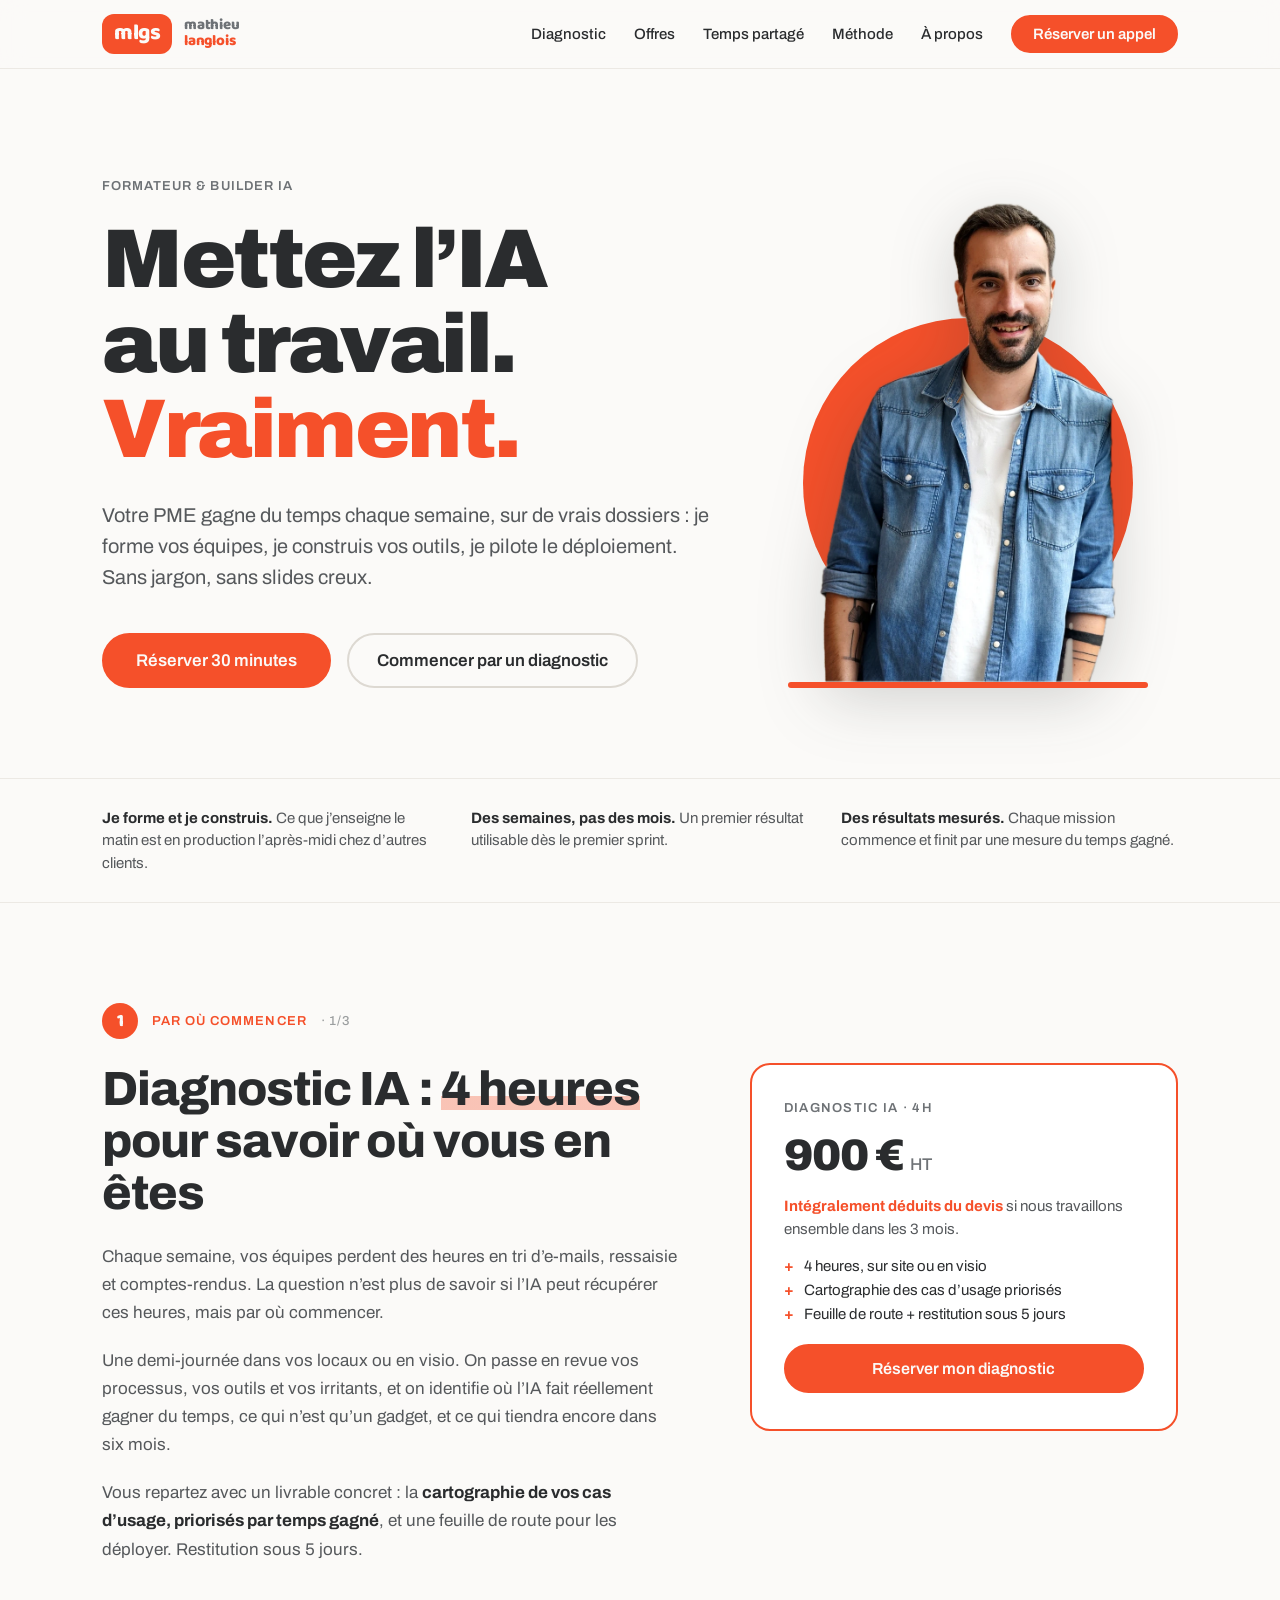
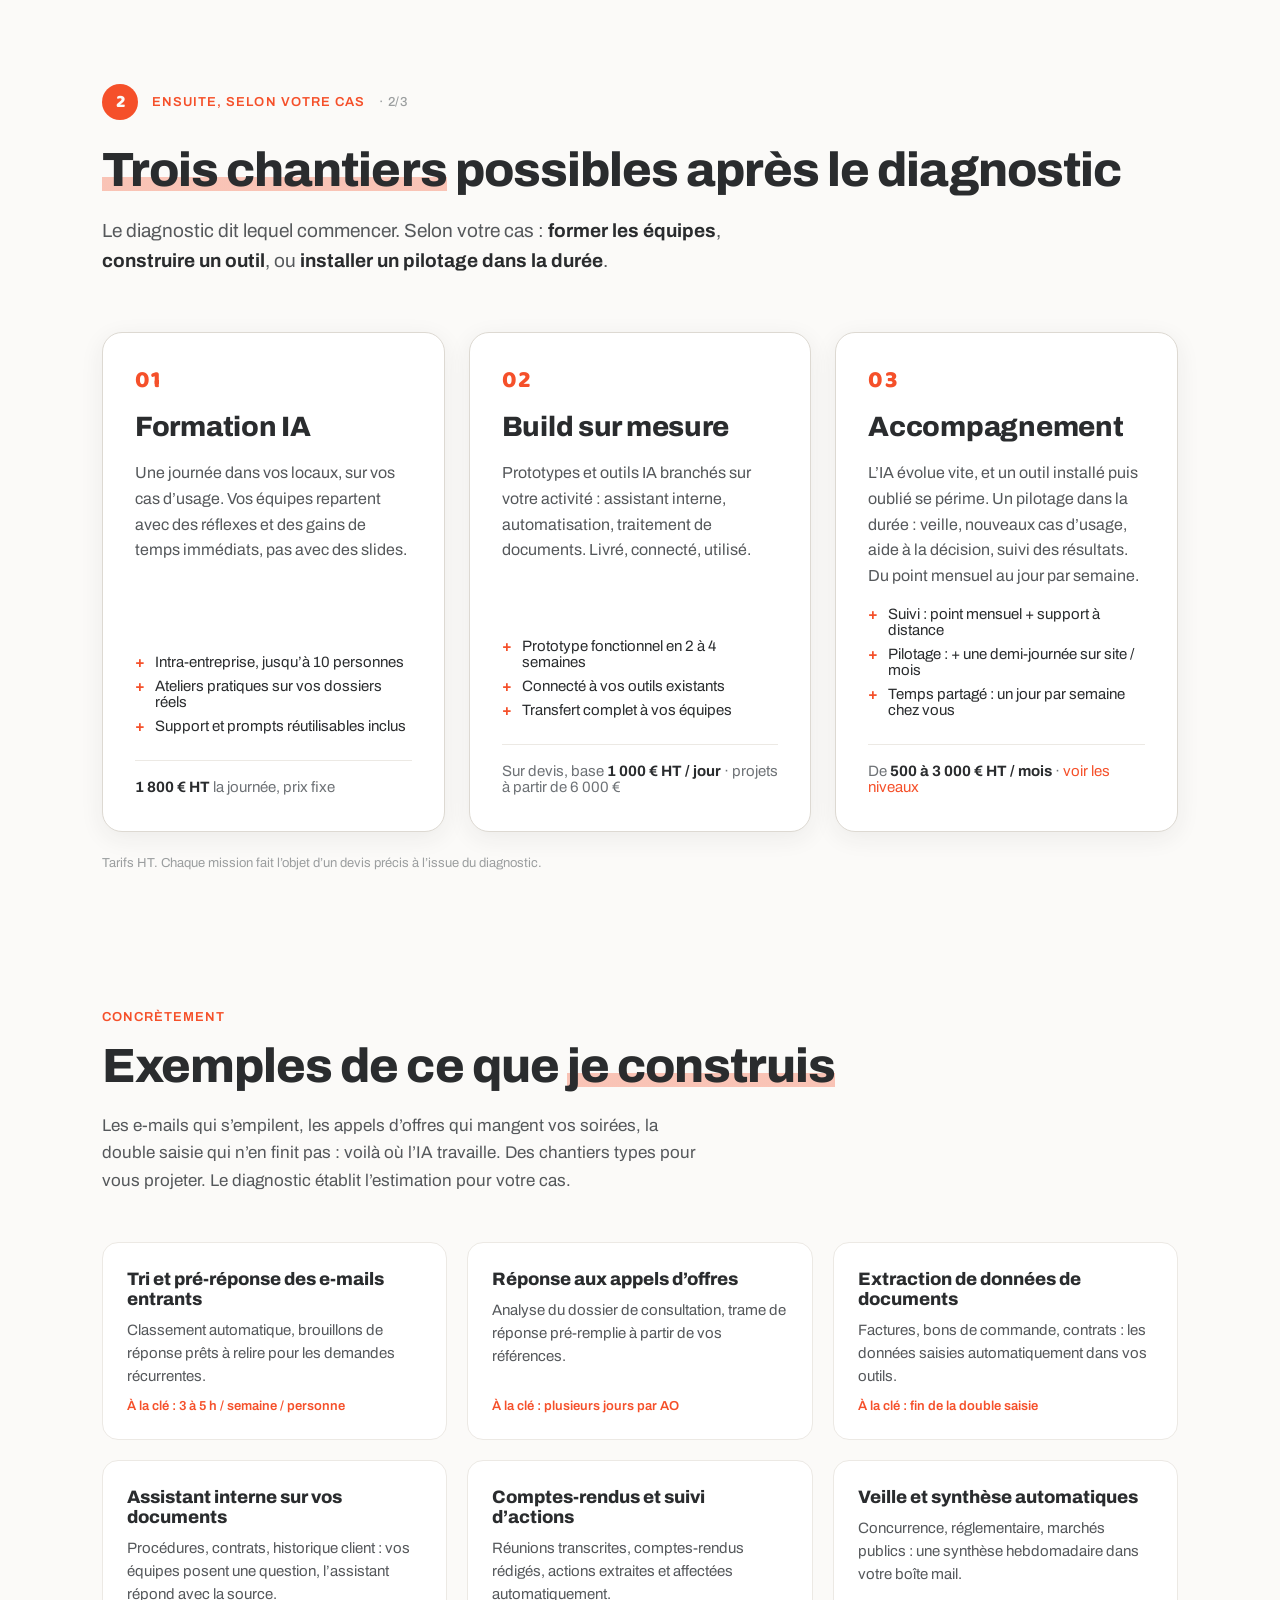
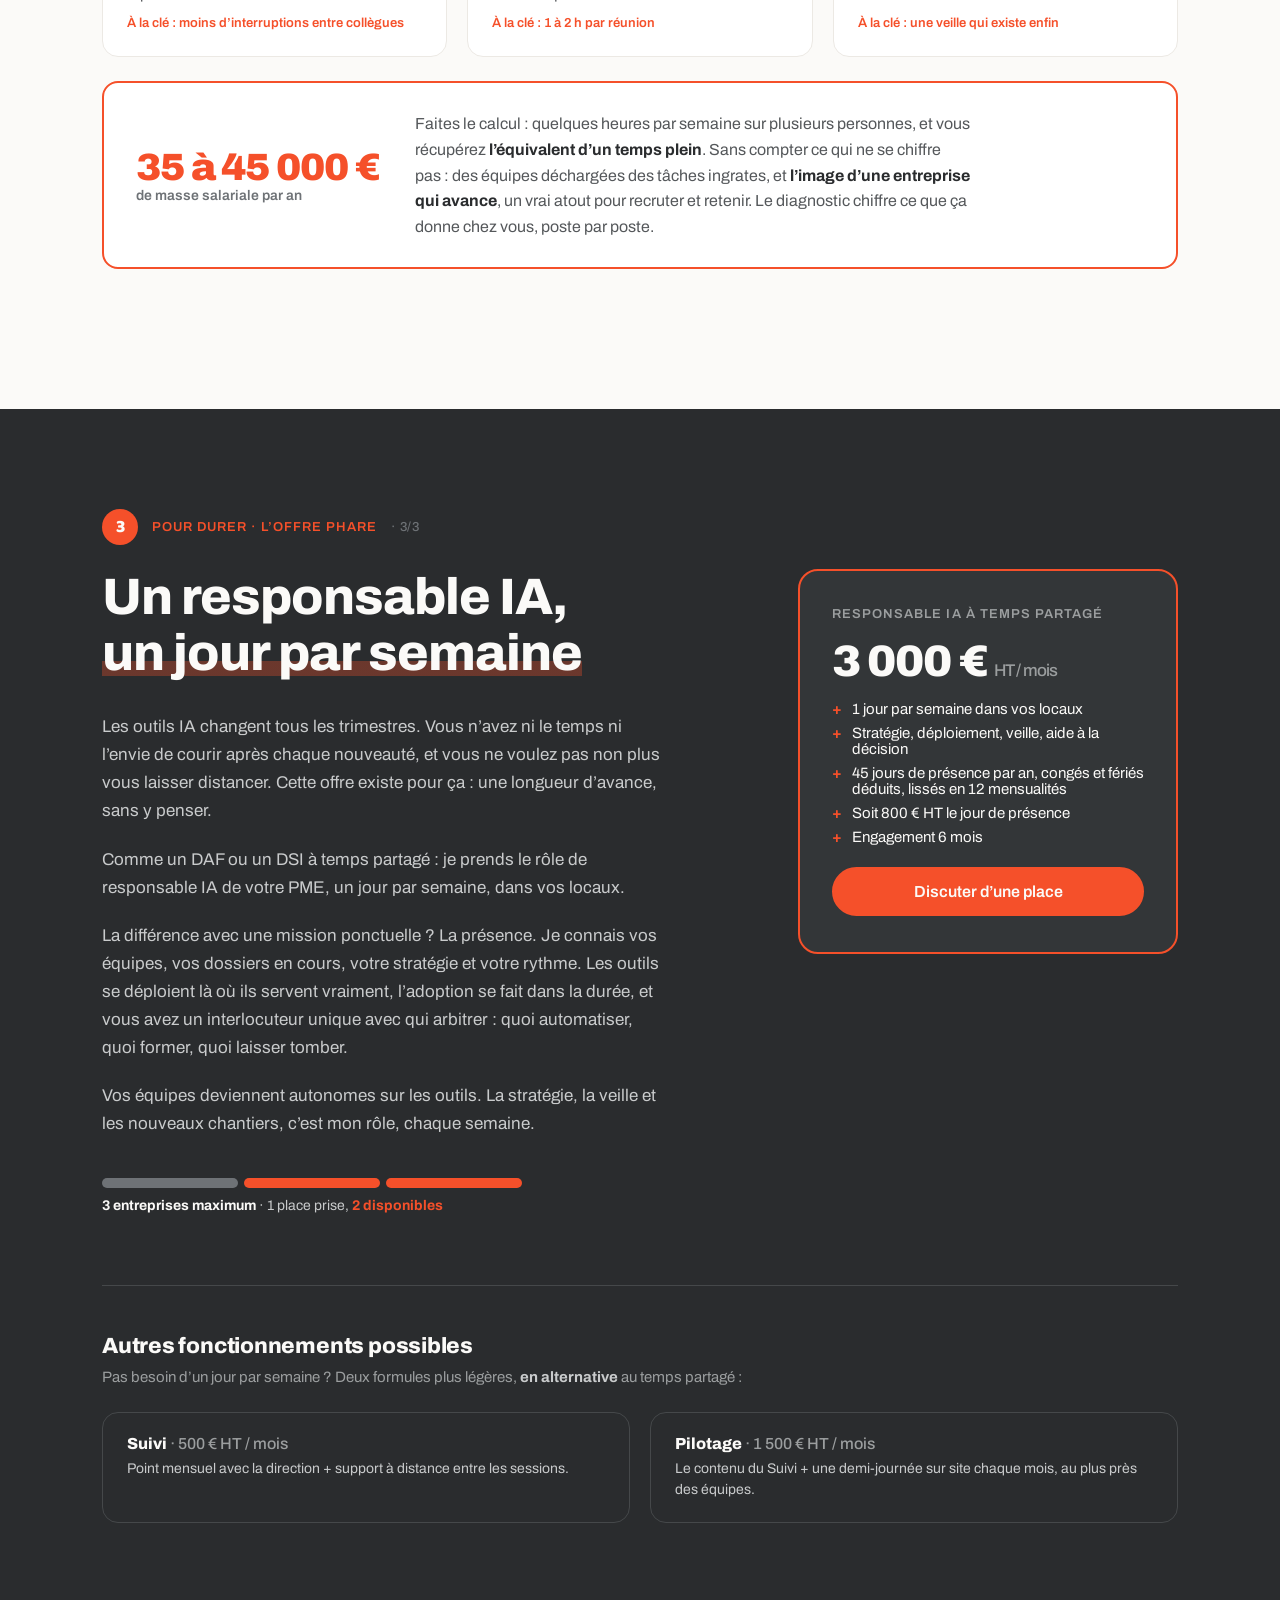
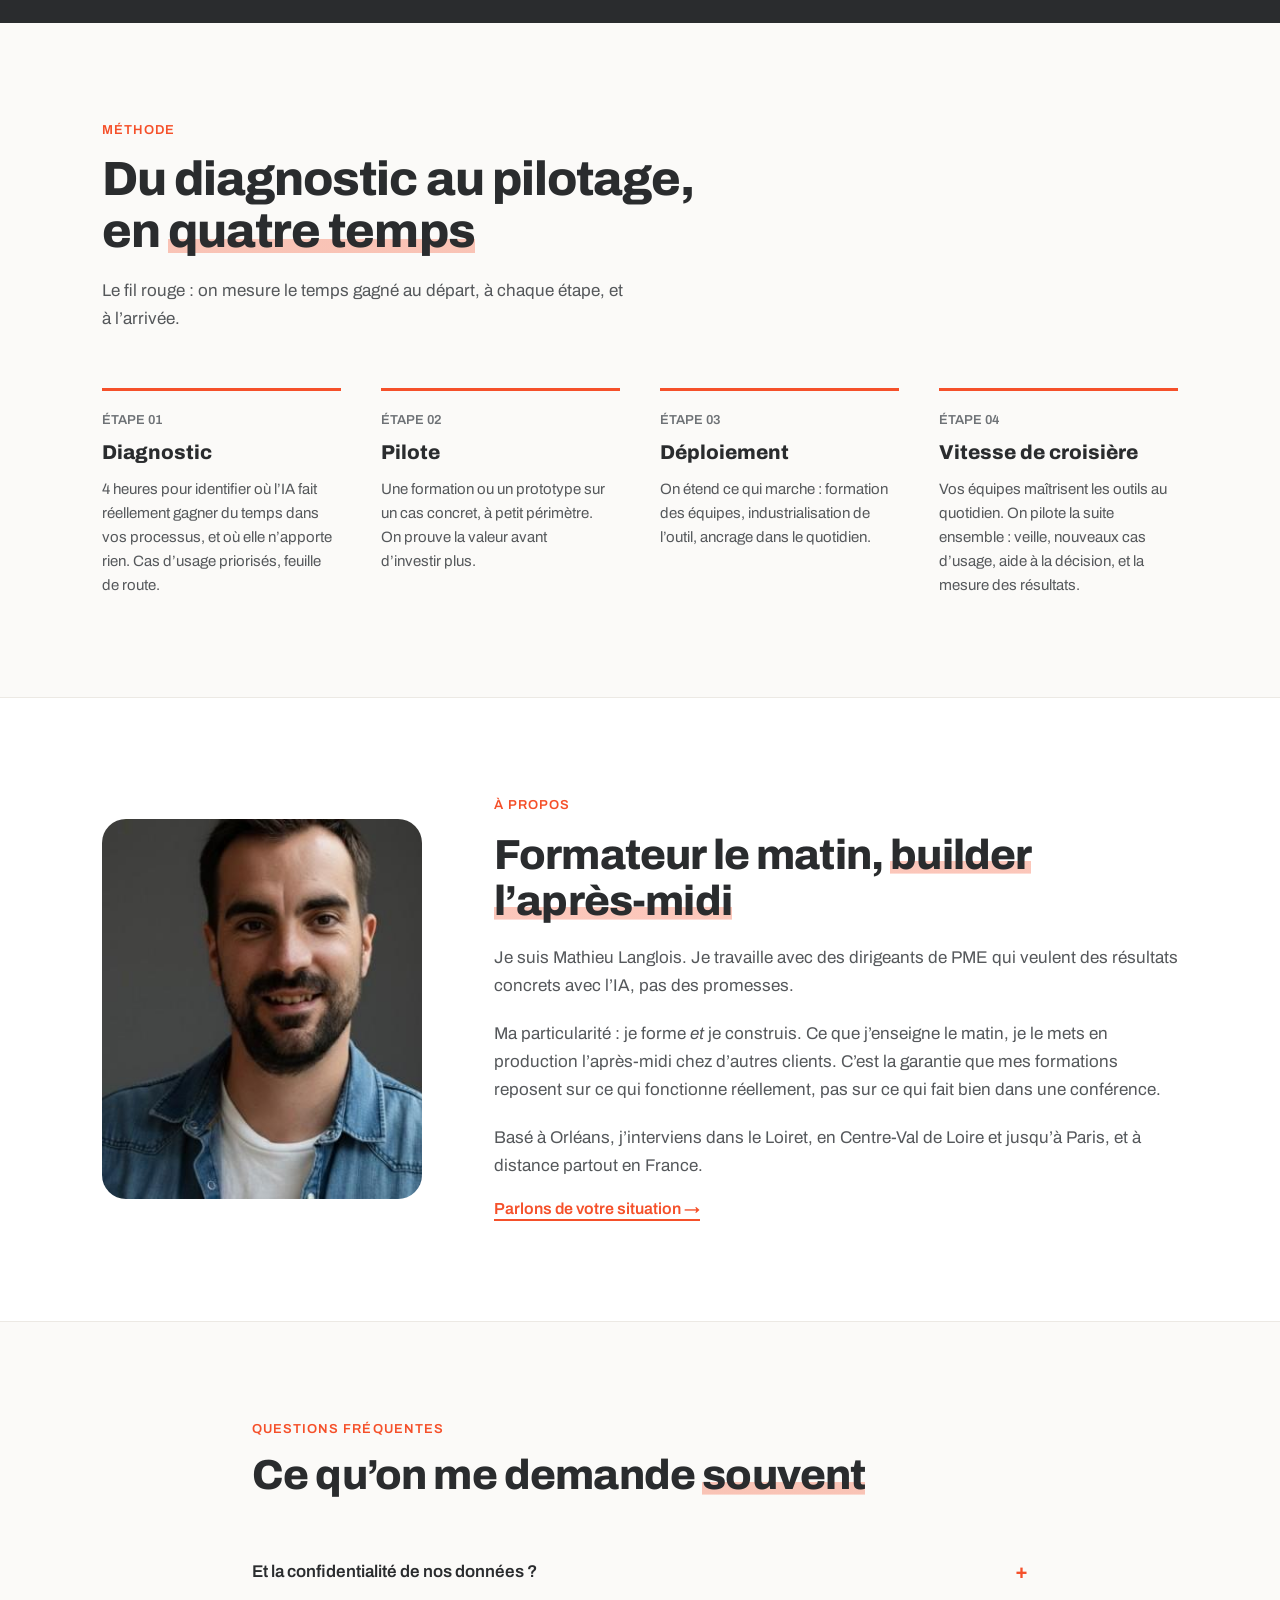
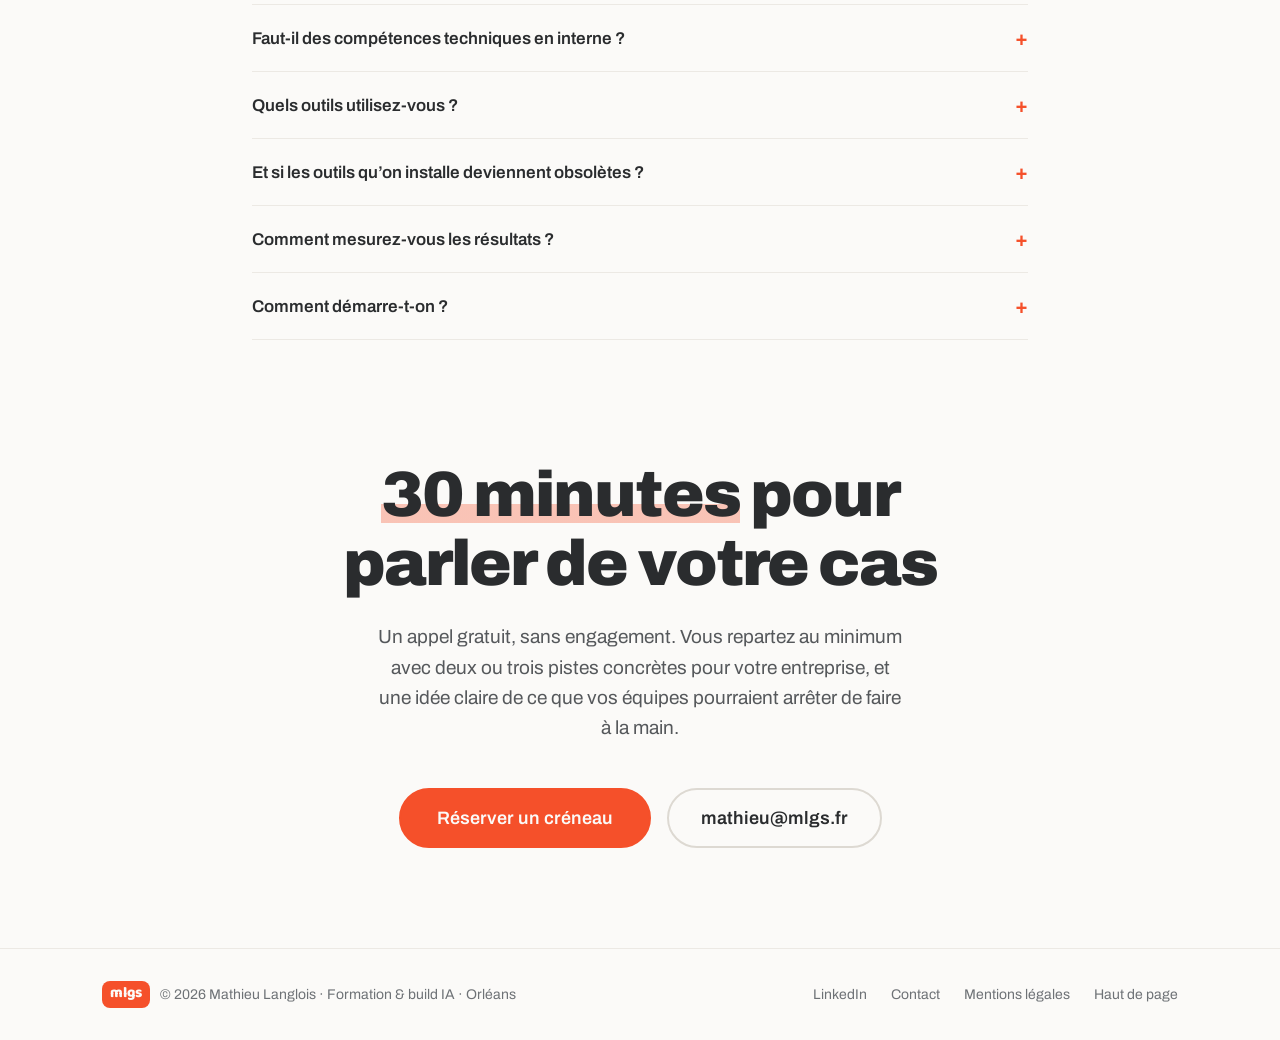
==== commit de397a69: "Ajoute le bénéfice marque employeur dans l'encadré du calcul Co-Authored-By: Claude Fable 5 <noreply" ====
--- a/index.html
+++ b/index.html
@@ -213,7 +213,7 @@
   </div>
   <div class="exemples-note">
     <p class="note-fig">35 à 45&nbsp;000&nbsp;€<span>de masse salariale par an</span></p>
-    <p class="note-txt">Faites le calcul&nbsp;: quelques heures par semaine sur plusieurs personnes, et vous récupérez <strong>l&rsquo;équivalent d&rsquo;un temps plein</strong>. Le diagnostic chiffre ce que ça donne chez vous, poste par poste.</p>
+    <p class="note-txt">Faites le calcul&nbsp;: quelques heures par semaine sur plusieurs personnes, et vous récupérez <strong>l&rsquo;équivalent d&rsquo;un temps plein</strong>. Sans compter ce qui ne se chiffre pas&nbsp;: des équipes déchargées des tâches ingrates, et <strong>l&rsquo;image d&rsquo;une entreprise qui avance</strong>, un vrai atout pour recruter et retenir. Le diagnostic chiffre ce que ça donne chez vous, poste par poste.</p>
   </div>
 </section>
 
--- a/styles.css
+++ b/styles.css
@@ -343,7 +343,6 @@
 /* ---------- Exemples ---------- */
 
 #exemples { max-width: 1140px; margin: 0 auto; padding: 100px 32px 40px; }
-#exemples .h2 { max-width: 22ch; }
 #exemples .section-intro { margin-bottom: 48px; }
 .exemples-note {
   margin: 24px 0 0;
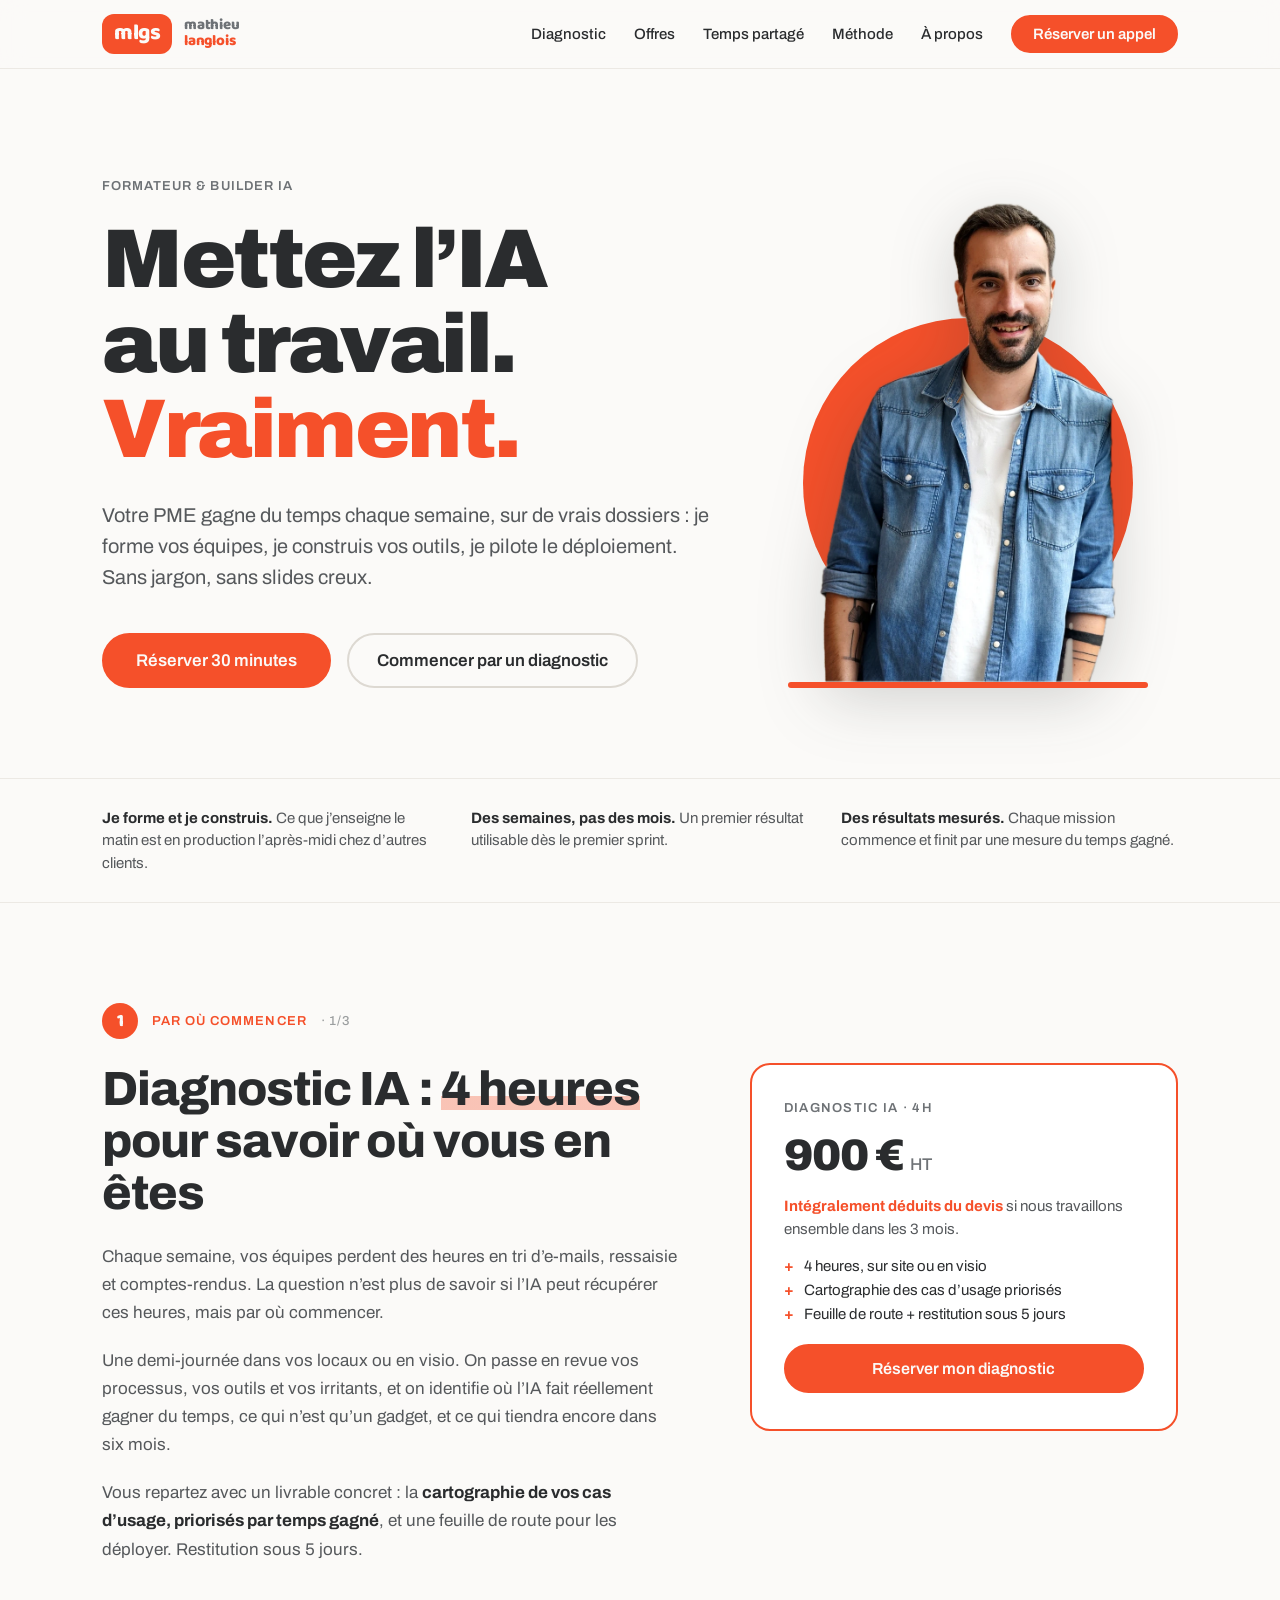
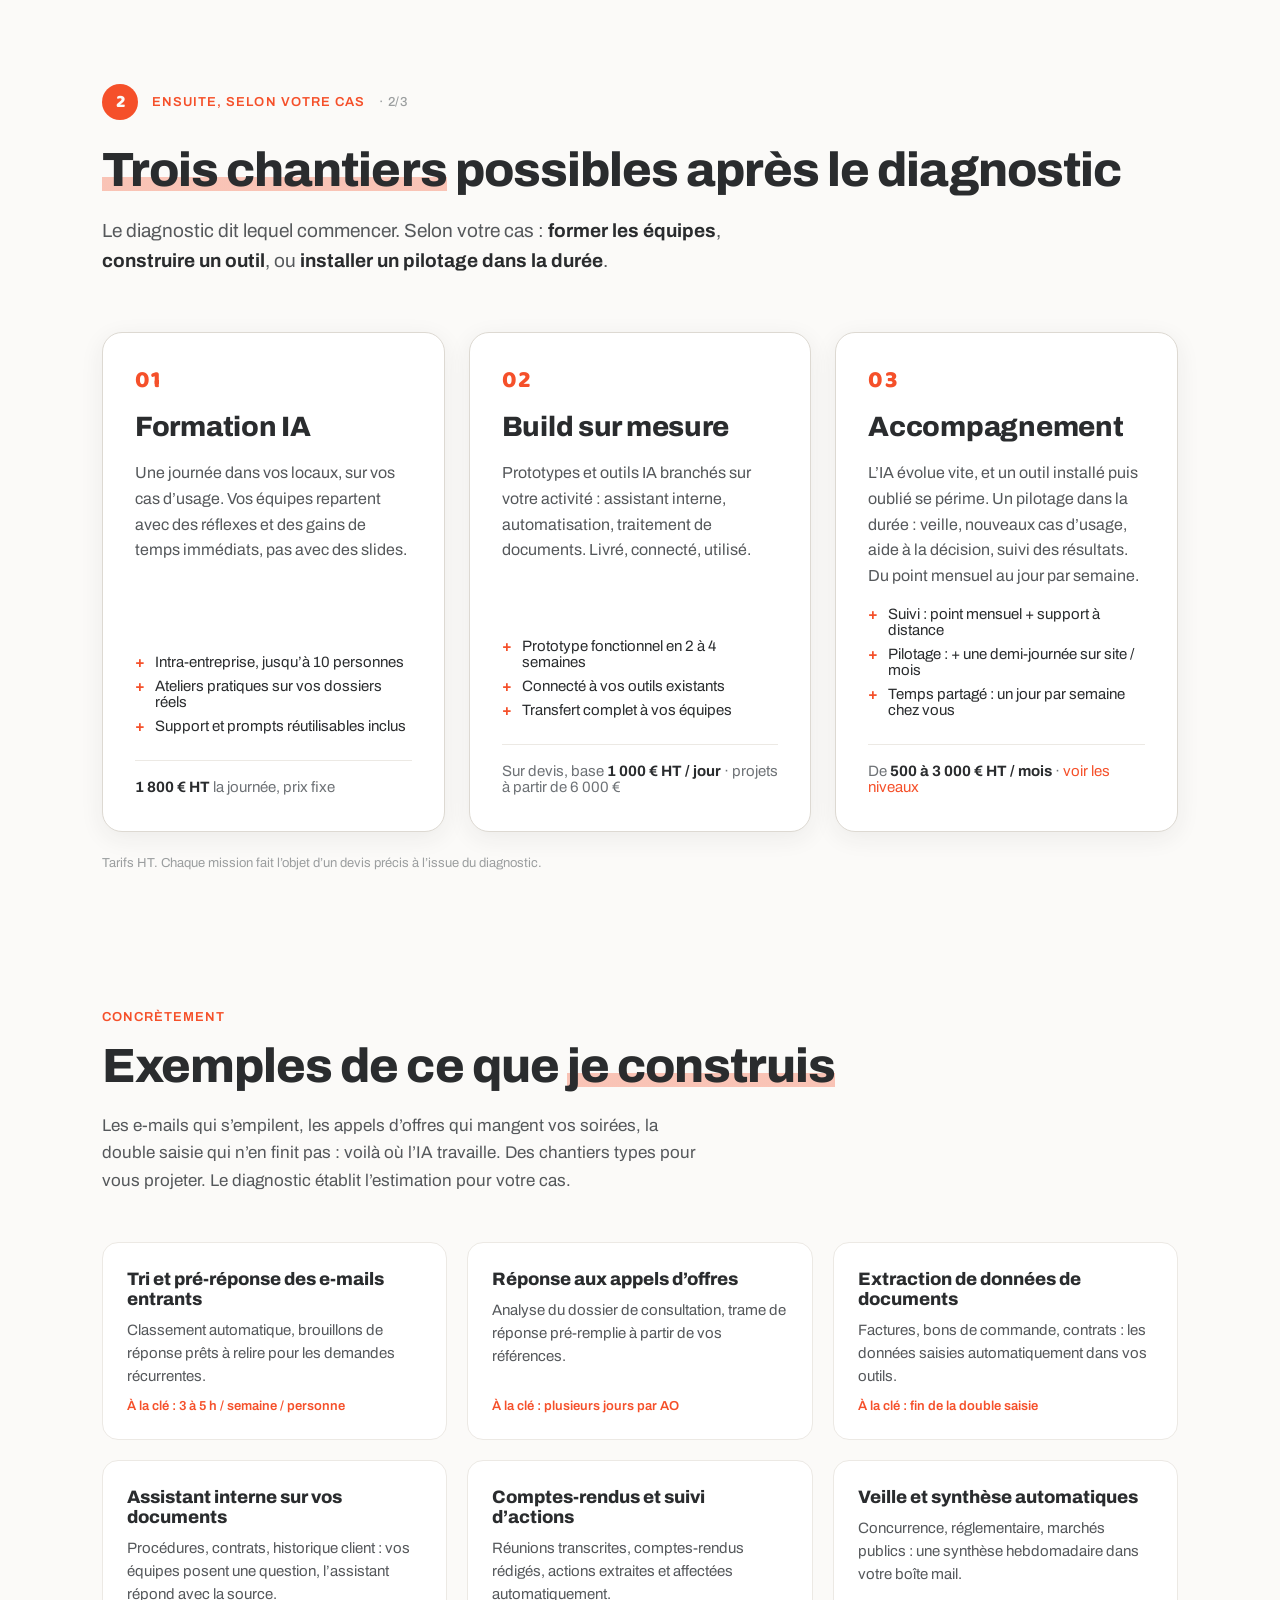
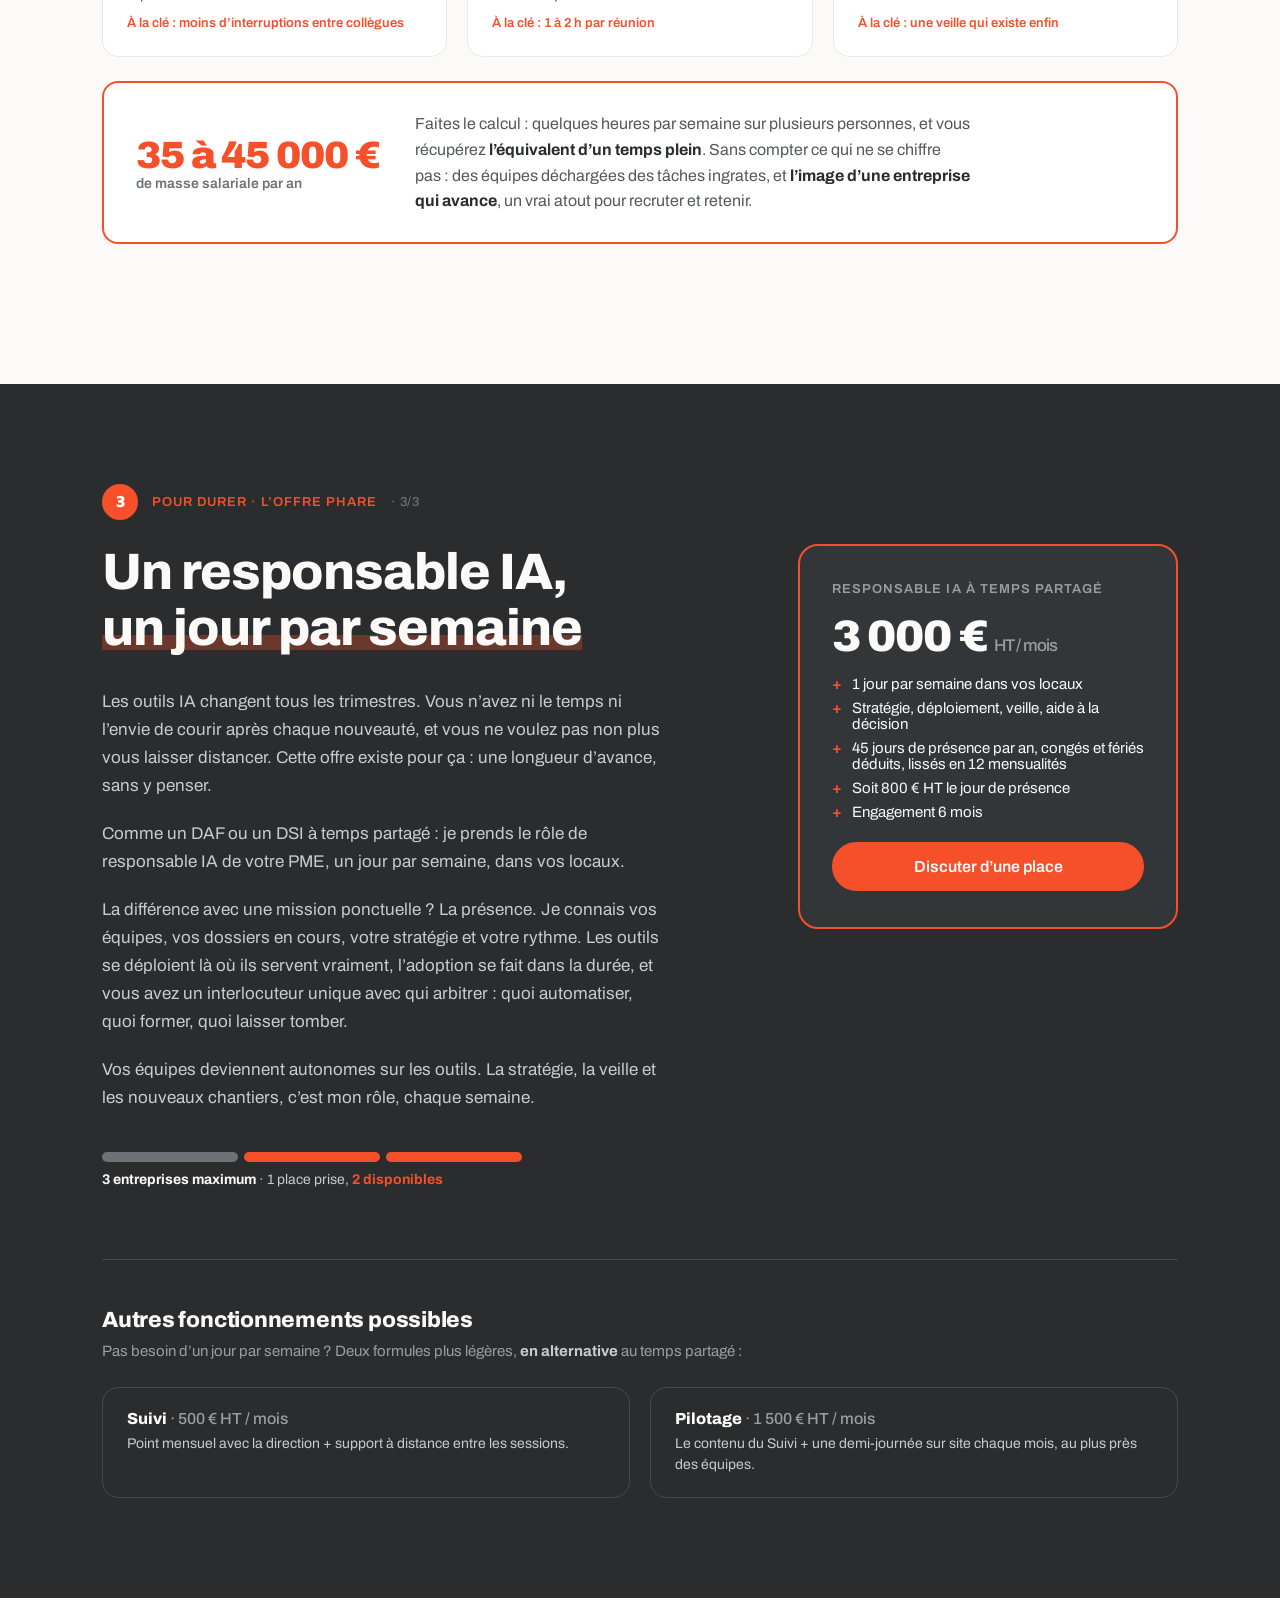
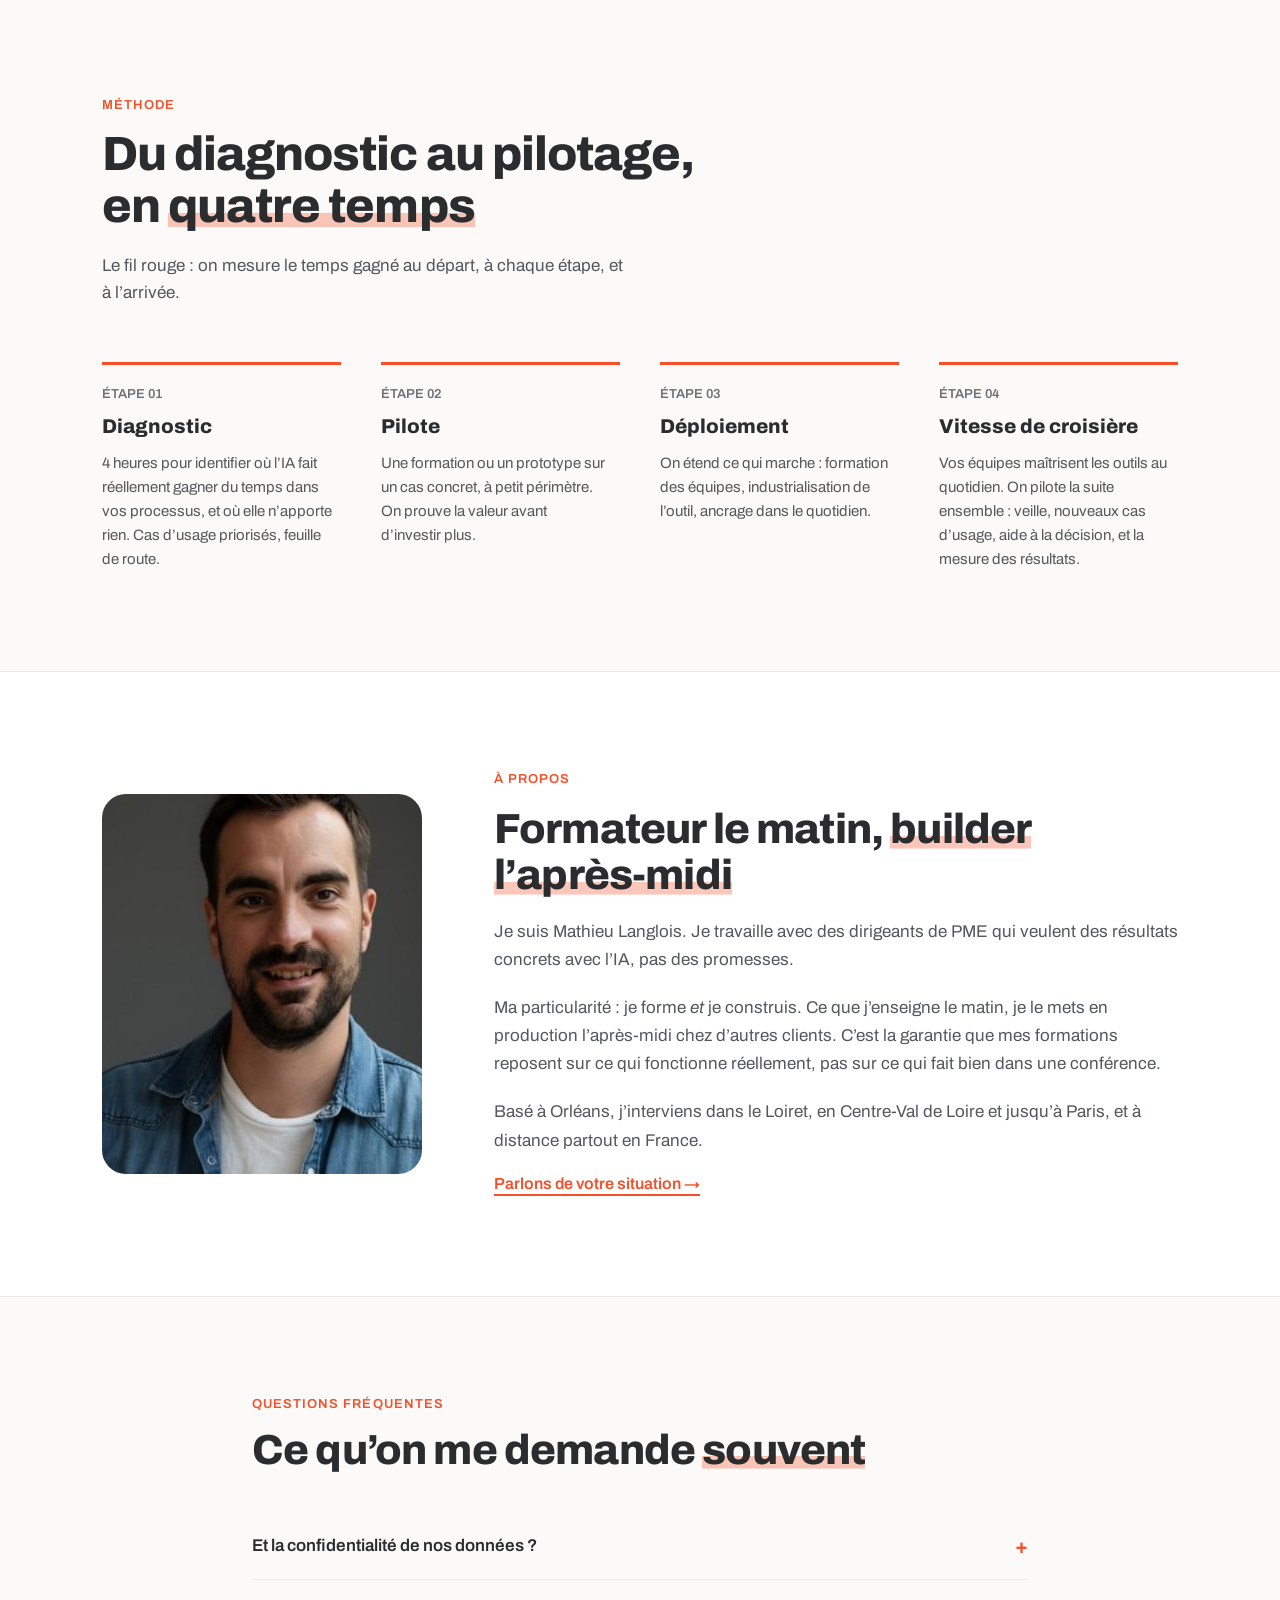
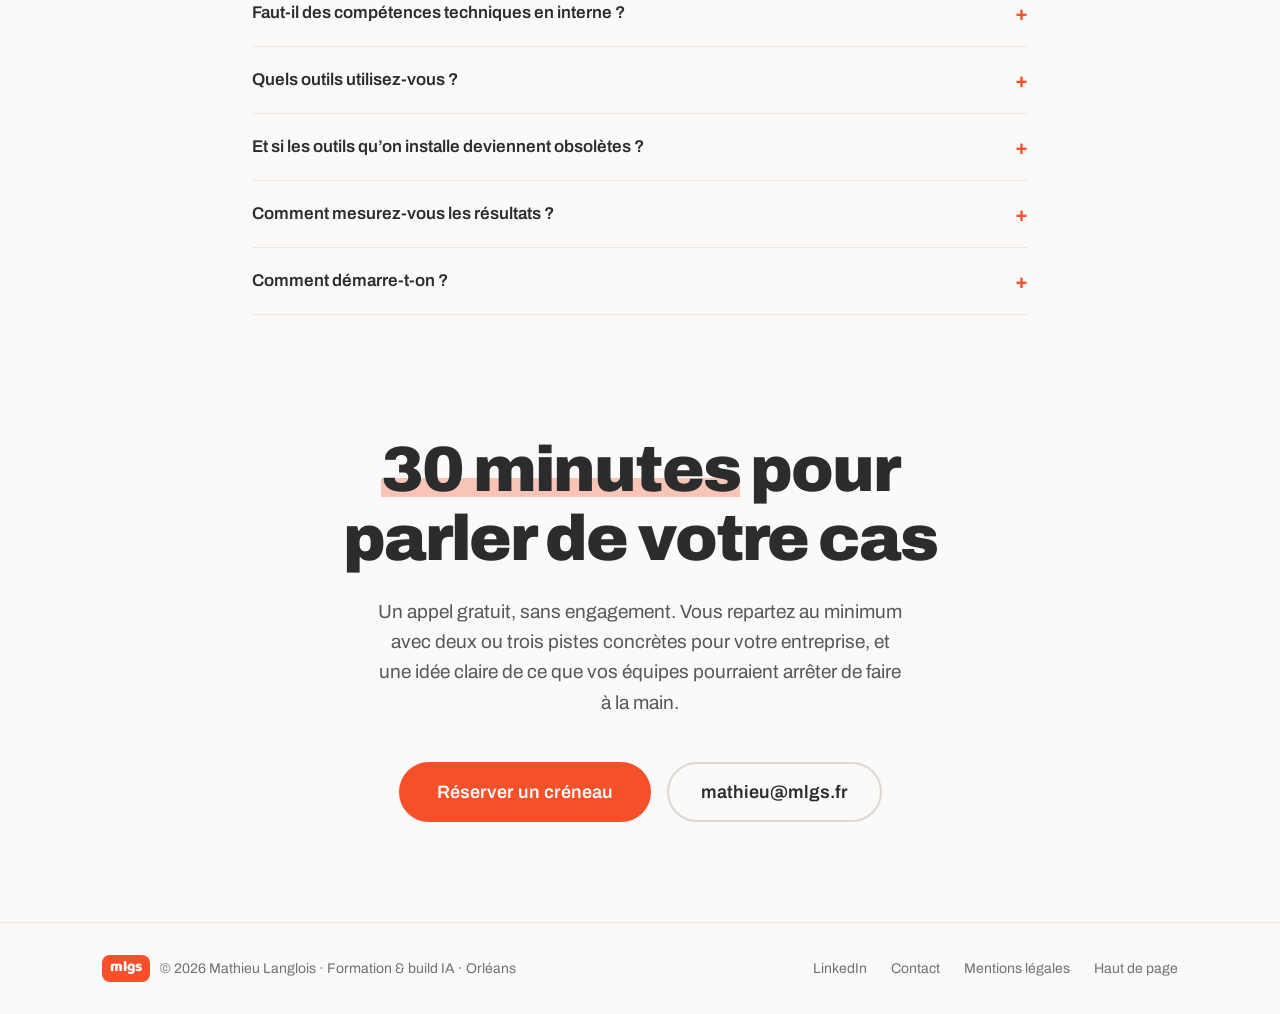
==== commit 164b88f9: "Retire le rappel du diagnostic dans l'encadré, déjà présent dans l'intro de la section Co-Authored-B" ====
--- a/index.html
+++ b/index.html
@@ -213,7 +213,7 @@
   </div>
   <div class="exemples-note">
     <p class="note-fig">35 à 45&nbsp;000&nbsp;€<span>de masse salariale par an</span></p>
-    <p class="note-txt">Faites le calcul&nbsp;: quelques heures par semaine sur plusieurs personnes, et vous récupérez <strong>l&rsquo;équivalent d&rsquo;un temps plein</strong>. Sans compter ce qui ne se chiffre pas&nbsp;: des équipes déchargées des tâches ingrates, et <strong>l&rsquo;image d&rsquo;une entreprise qui avance</strong>, un vrai atout pour recruter et retenir. Le diagnostic chiffre ce que ça donne chez vous, poste par poste.</p>
+    <p class="note-txt">Faites le calcul&nbsp;: quelques heures par semaine sur plusieurs personnes, et vous récupérez <strong>l&rsquo;équivalent d&rsquo;un temps plein</strong>. Sans compter ce qui ne se chiffre pas&nbsp;: des équipes déchargées des tâches ingrates, et <strong>l&rsquo;image d&rsquo;une entreprise qui avance</strong>, un vrai atout pour recruter et retenir.</p>
   </div>
 </section>
 
